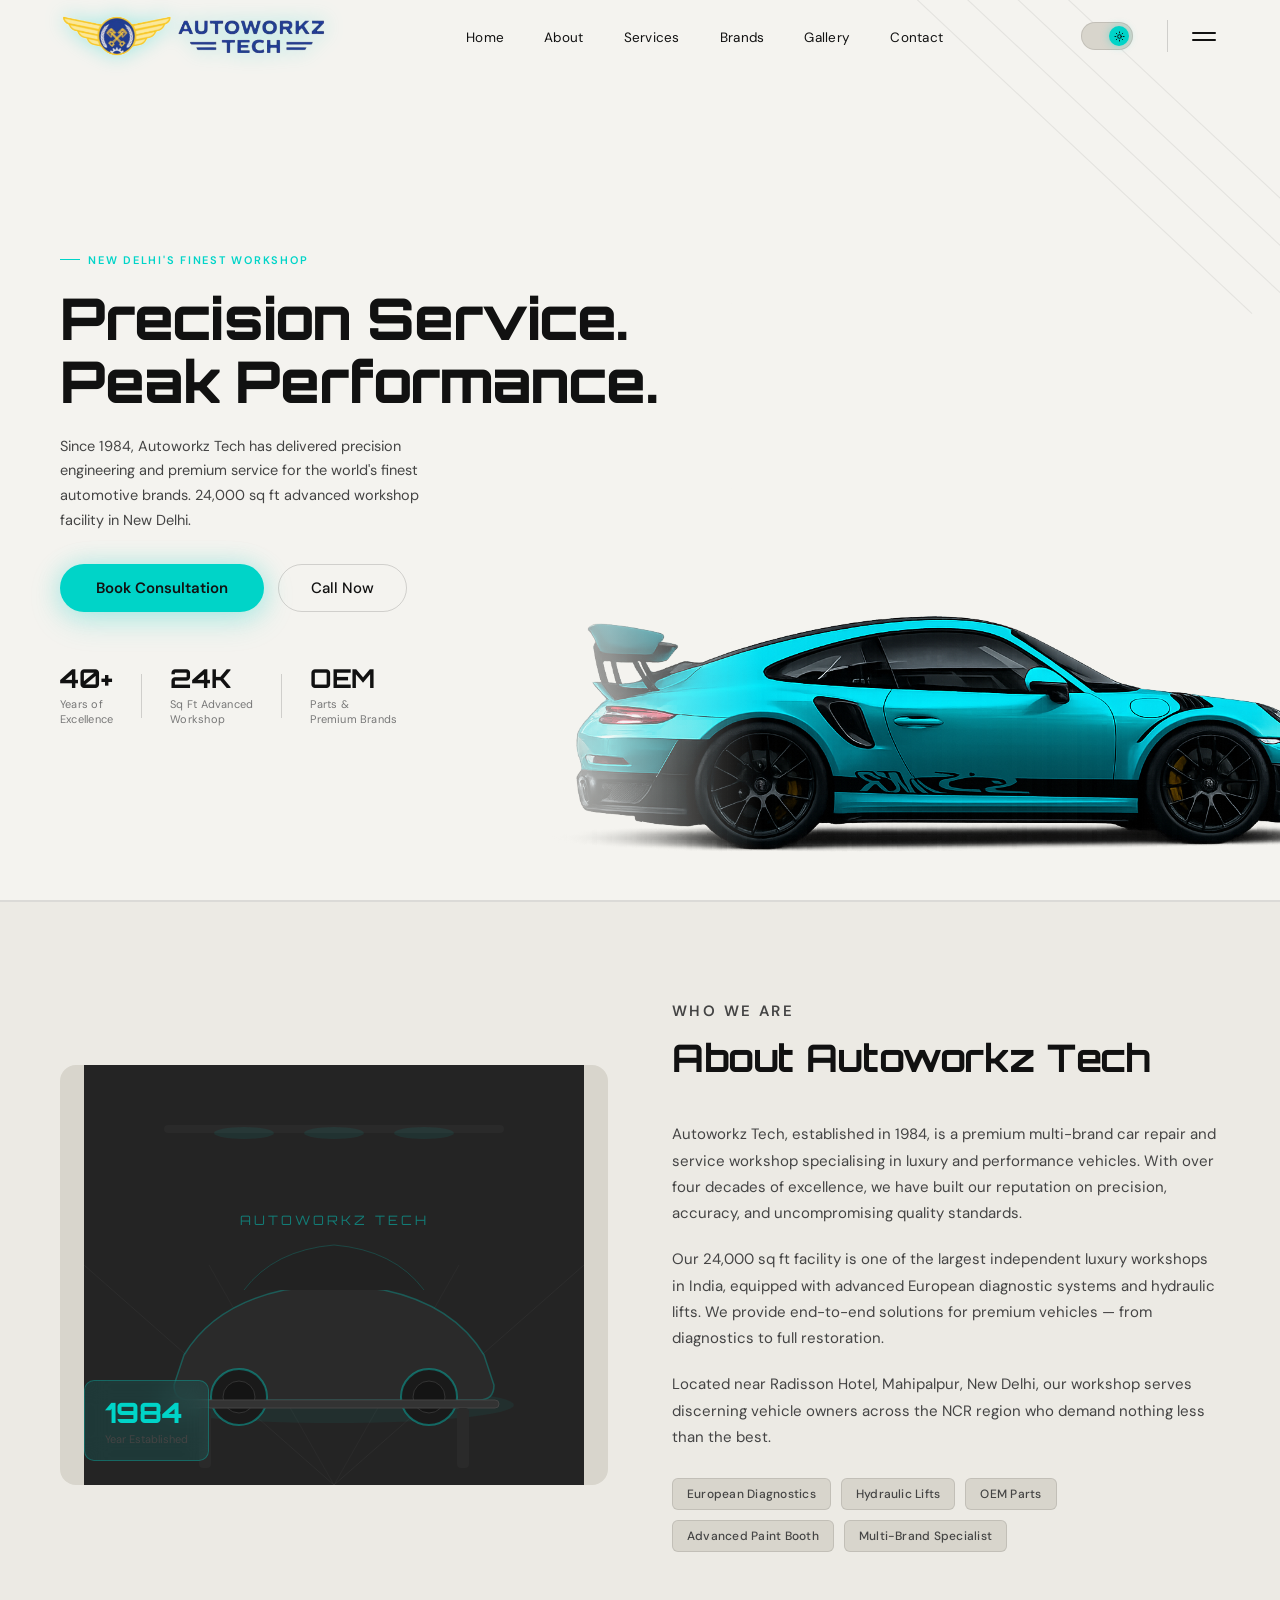
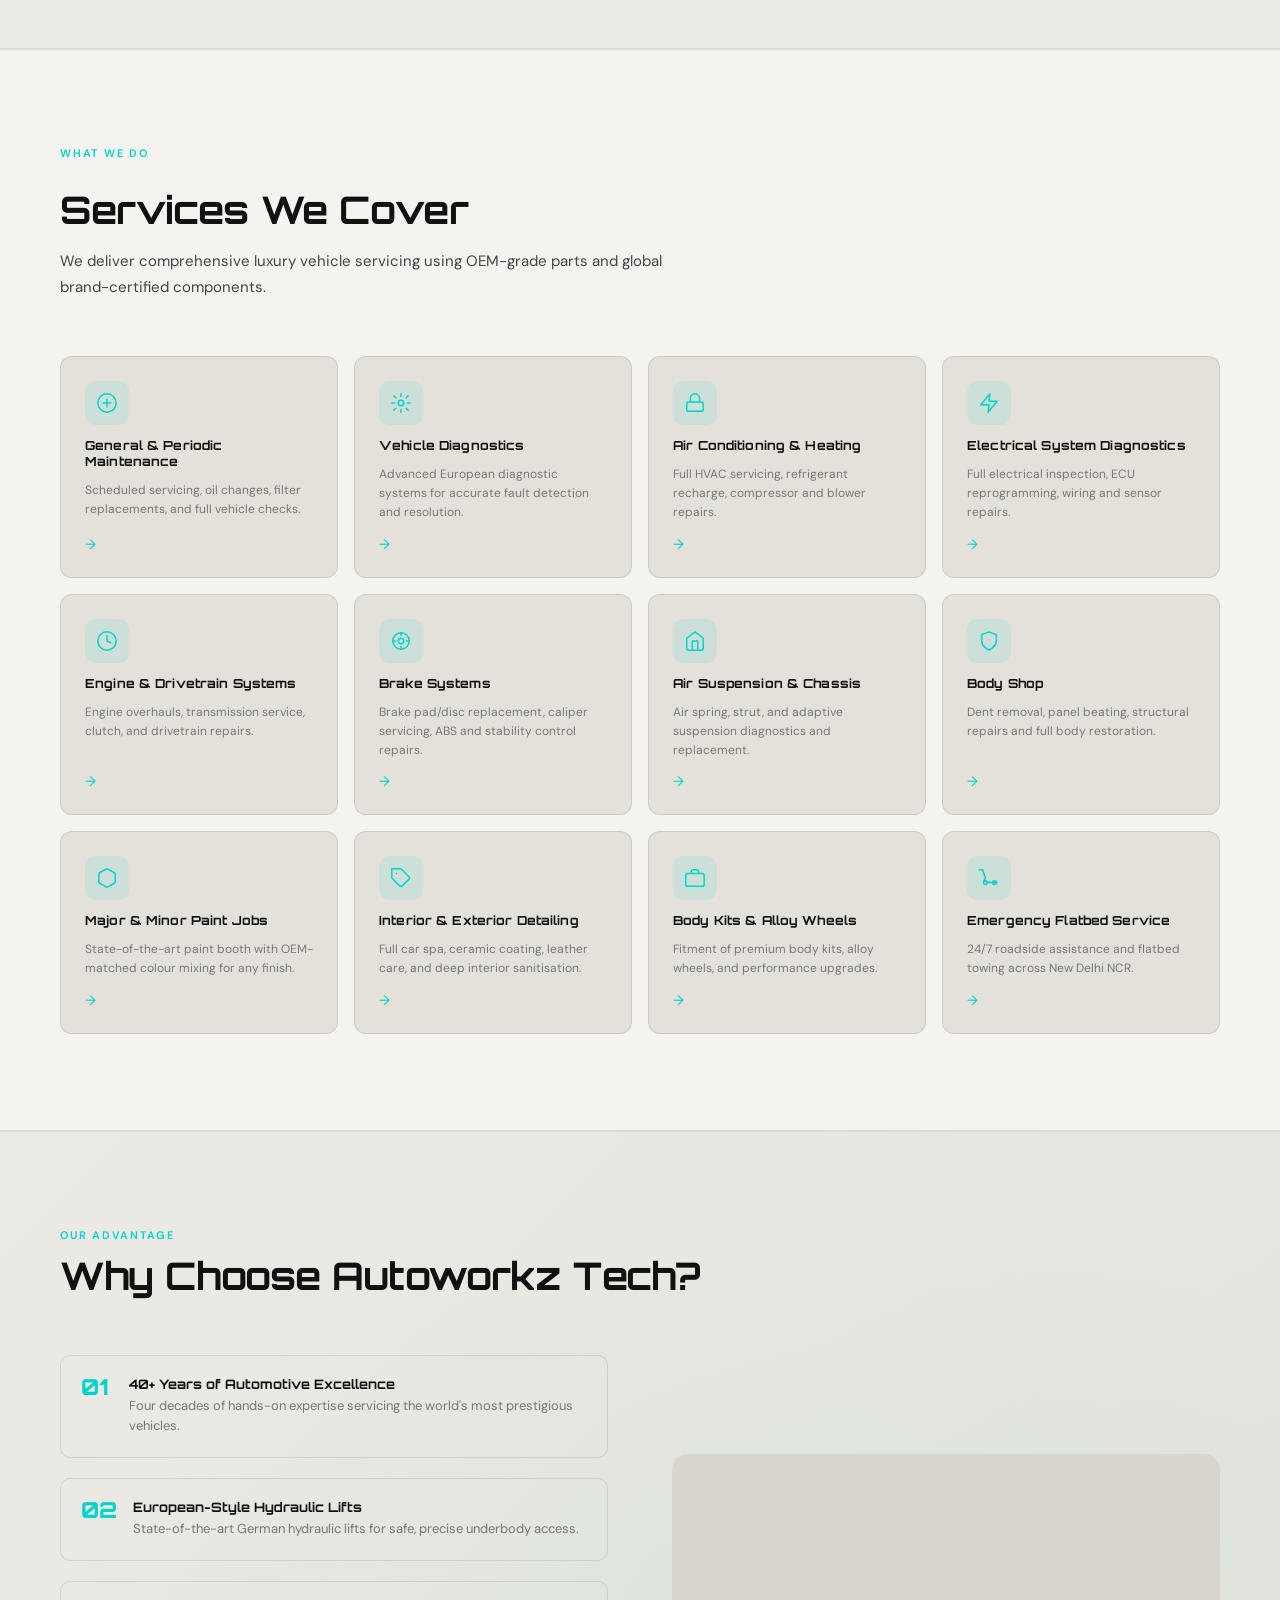
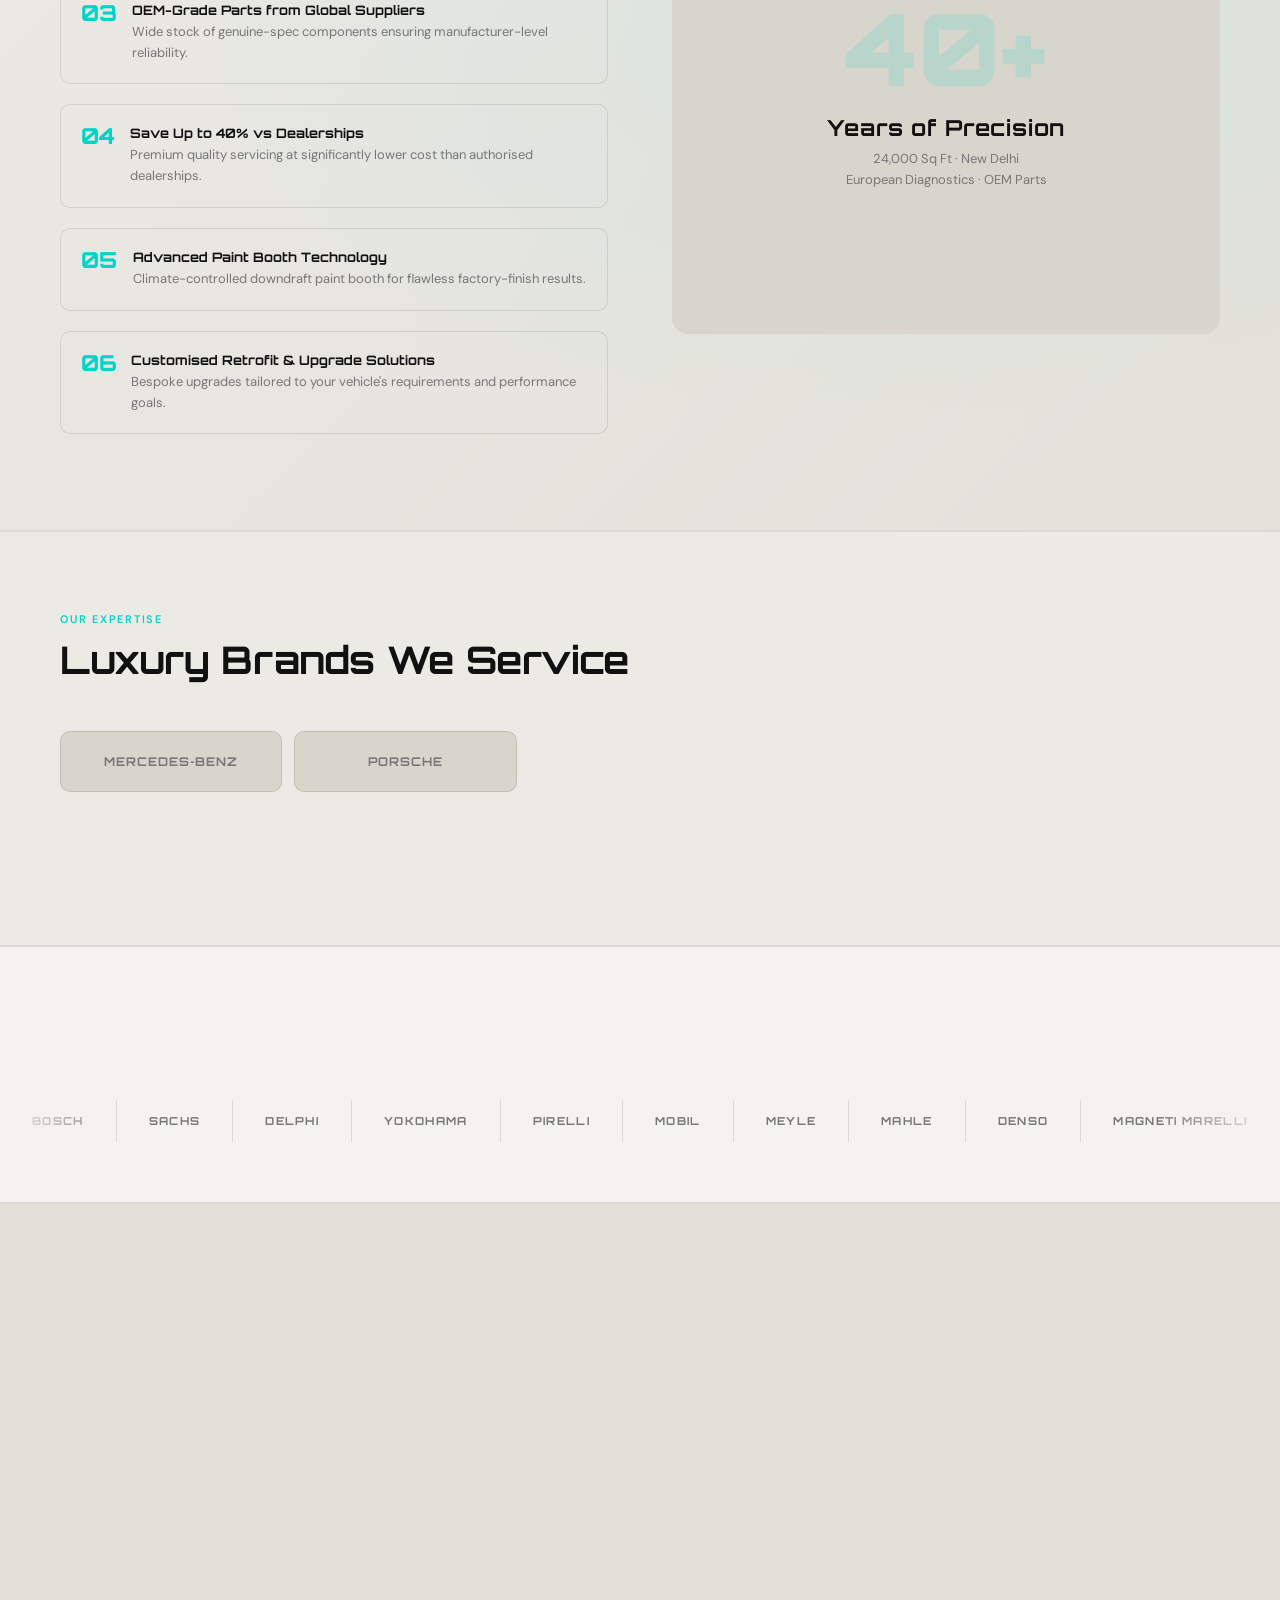
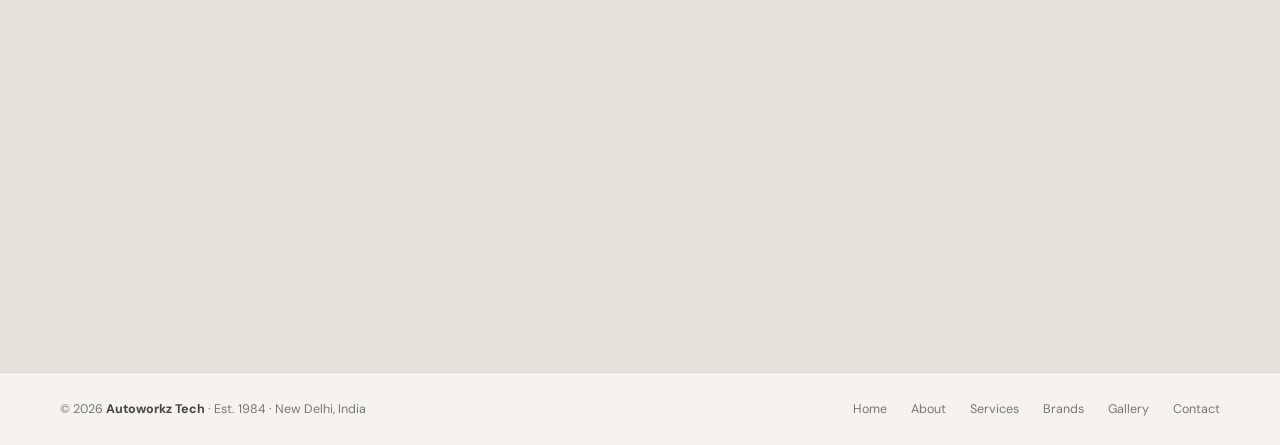
==== index.html @ c35561e0 "first commit" ====
﻿<!DOCTYPE html>
<html lang="en">

<head>
    <meta charset="UTF-8" />
    <meta name="viewport" content="width=device-width,initial-scale=1.0" />
    <title>Autoworkz Tech — Premium Luxury Car Service, New Delhi</title>
    <meta name="description"
        content="Autoworkz Tech — 40+ years of precision luxury car servicing in New Delhi. 24,000 sq ft workshop. Porsche, Mercedes, BMW, Bentley &amp; more." />
    <link rel="preconnect" href="https://fonts.googleapis.com" />
    <link rel="preconnect" href="https://fonts.gstatic.com" crossorigin />
    <link
        href="https://fonts.googleapis.com/css2?family=Orbitron:wght@400;600;700;800;900&family=DM+Sans:ital,wght@0,300;0,400;0,500;0,600;1,400&display=swap"
        rel="stylesheet" />
    <link rel="stylesheet" href="css/index.css" />
    <script>
        /* Prevent flash of wrong theme */
        (function () {
            var saved = localStorage.getItem('awt-theme');
            var sys = window.matchMedia('(prefers-color-scheme: dark)').matches ? 'dark' : 'light';
            document.documentElement.dataset.theme = saved || sys;
        })();
    </script>
</head>

<body>

    <!-- ══════════ NAVBAR ══════════ -->
    <nav class="navbar" id="navbar">
        <div class="container">
            <a href="#" class="logo">
                <img src="awt-h-logo.png" alt="Autoworkz Tech Logo"
                    style="height:44px;width:auto;display:block;filter:drop-shadow(0 0 10px rgba(0,212,200,.35));" />
            </a>
            <ul class="nav-links">
                <li><a href="#home">Home</a></li>
                <li><a href="#about">About</a></li>
                <li><a href="#services">Services</a></li>
                <li><a href="#brands">Brands</a></li>
                <li><a href="gallery.html">Gallery</a></li>
                <li><a href="#contact">Contact</a></li>
            </ul>
            <div class="nav-right">
                <button class="theme-toggle" id="themeToggle" aria-label="Toggle colour theme">
                    <span class="tt-track">
                        <span class="tt-thumb">
                            <svg class="tt-icon tt-sun" viewBox="0 0 24 24">
                                <circle cx="12" cy="12" r="4" />
                                <line x1="12" y1="2" x2="12" y2="4" />
                                <line x1="12" y1="20" x2="12" y2="22" />
                                <line x1="4.93" y1="4.93" x2="6.34" y2="6.34" />
                                <line x1="17.66" y1="17.66" x2="19.07" y2="19.07" />
                                <line x1="2" y1="12" x2="4" y2="12" />
                                <line x1="20" y1="12" x2="22" y2="12" />
                                <line x1="4.93" y1="19.07" x2="6.34" y2="17.66" />
                                <line x1="17.66" y1="6.34" x2="19.07" y2="4.93" />
                            </svg>
                            <svg class="tt-icon tt-moon" viewBox="0 0 24 24">
                                <path d="M21 12.79A9 9 0 1 1 11.21 3 7 7 0 0 0 21 12.79z" stroke-linejoin="round" />
                            </svg>
                        </span>
                    </span>
                </button>
                <div class="nav-div"></div>
                <button class="hamburger" id="hbg" aria-label="Menu"><span></span><span></span></button>
            </div>
        </div>
    </nav>

    <!-- ══════════ MOBILE NAV ══════════ -->
    <div class="nav-mobile" id="navMobile">
        <div class="nav-mobile-inner">
            <a href="#home" class="nav-m-link">Home</a>
            <a href="#about" class="nav-m-link">About</a>
            <a href="#services" class="nav-m-link">Services</a>
            <a href="#brands" class="nav-m-link">Brands</a>
            <a href="gallery.html" class="nav-m-link">Gallery</a>
            <a href="#contact" class="nav-m-link">Contact</a>
        </div>
    </div>

    <!-- ══════════ HERO ══════════ -->
    <section class="hero" id="home">
        <div class="hero-lines">
            <svg viewBox="0 0 800 600" preserveAspectRatio="xMaxYMin meet" fill="none">
                <line x1="500" y1="-20" x2="820" y2="280" stroke="rgba(255,255,255,0.11)" stroke-width="1" />
                <line x1="545" y1="-20" x2="865" y2="280" stroke="rgba(255,255,255,0.07)" stroke-width="1" />
                <line x1="590" y1="-20" x2="910" y2="280" stroke="rgba(255,255,255,0.05)" stroke-width="1" />
                <line x1="455" y1="-20" x2="775" y2="280" stroke="rgba(255,255,255,0.06)" stroke-width="1" />
            </svg>
        </div>
        <div class="hero-img-wrap" id="heroImg">
            <div class="hero-fade"></div>
            <img src="porsche-img.png" alt="Luxury performance vehicle at Autoworkz Tech workshop" />
        </div>
        <div class="hero-inner">
            <div class="hero-content">
                <p class="hero-eyebrow" id="hEye">New Delhi's Finest Workshop</p>
                <h1 class="hero-headline" id="hHead">Precision Service.<br />Peak Performance.</h1>
                <p class="hero-sub" id="hSub">Since 1984, Autoworkz Tech has delivered precision engineering and
                    premium
                    service for the world's finest automotive brands. 24,000 sq ft advanced workshop facility in New
                    Delhi.</p>
                <div class="hero-btns" id="hBtns">
                    <a href="#contact" class="btn-primary">Book Consultation</a>
                    <a href="tel:+919810040005" class="btn-ghost">Call Now</a>
                </div>
                <div class="hero-stats" id="hStats">
                    <div class="stat-item">
                        <div class="stat-num">40+</div>
                        <div class="stat-lbl">Years of<br />Excellence</div>
                    </div>
                    <div class="stat-div"></div>
                    <div class="stat-item">
                        <div class="stat-num">24K</div>
                        <div class="stat-lbl">Sq Ft Advanced<br />Workshop</div>
                    </div>
                    <div class="stat-div"></div>
                    <div class="stat-item">
                        <div class="stat-num">OEM</div>
                        <div class="stat-lbl">Parts &amp;<br />Premium Brands</div>
                    </div>
                </div>
            </div>
        </div>
    </section>

    <hr class="section-sep" />

    <!-- ══════════ ABOUT ══════════ -->
    <section class="about" id="about">
        <div class="container">
            <div class="about-grid">
                <div class="about-img-block reveal">
                    <!-- Workshop visual placeholder -->
                    <svg width="100%" height="100%" viewBox="0 0 500 420" fill="none"
                        style="position:absolute;inset:0;">
                        <rect width="500" height="420" fill="#242424" />
                        <!-- Floor lines perspective -->
                        <line x1="250" y1="420" x2="0" y2="200" stroke="rgba(255,255,255,0.04)" stroke-width="1" />
                        <line x1="250" y1="420" x2="500" y2="200" stroke="rgba(255,255,255,0.04)" stroke-width="1" />
                        <line x1="250" y1="420" x2="125" y2="200" stroke="rgba(255,255,255,0.03)" stroke-width="1" />
                        <line x1="250" y1="420" x2="375" y2="200" stroke="rgba(255,255,255,0.03)" stroke-width="1" />
                        <!-- Car silhouette -->
                        <ellipse cx="250" cy="340" rx="180" ry="18" fill="rgba(0,212,200,0.06)" />
                        <path
                            d="M100 290 Q130 240 200 225 Q250 218 300 225 Q370 240 400 290 L410 320 Q410 335 395 335 L105 335 Q90 335 90 320 Z"
                            fill="#2a2a2a" stroke="rgba(0,212,200,0.3)" stroke-width="1.5" />
                        <path d="M160 225 Q190 185 250 180 Q310 185 340 225" fill="#222" stroke="rgba(0,212,200,0.2)"
                            stroke-width="1" />
                        <!-- Wheel circles -->
                        <circle cx="155" cy="332" r="28" fill="#1a1a1a" stroke="rgba(0,212,200,0.4)" stroke-width="2" />
                        <circle cx="155" cy="332" r="16" fill="#141414" stroke="#333" stroke-width="1" />
                        <circle cx="345" cy="332" r="28" fill="#1a1a1a" stroke="rgba(0,212,200,0.4)" stroke-width="2" />
                        <circle cx="345" cy="332" r="16" fill="#141414" stroke="#333" stroke-width="1" />
                        <!-- Lift arms -->
                        <rect x="85" y="335" width="330" height="8" rx="4" fill="#333" stroke="#444" stroke-width="1" />
                        <rect x="115" y="343" width="12" height="60" rx="4" fill="#2a2a2a" />
                        <rect x="373" y="343" width="12" height="60" rx="4" fill="#2a2a2a" />
                        <!-- Workshop lights -->
                        <rect x="80" y="60" width="340" height="8" rx="4" fill="#2a2a2a" />
                        <ellipse cx="160" cy="68" rx="30" ry="6" fill="rgba(0,212,200,0.08)" />
                        <ellipse cx="250" cy="68" rx="30" ry="6" fill="rgba(0,212,200,0.08)" />
                        <ellipse cx="340" cy="68" rx="30" ry="6" fill="rgba(0,212,200,0.08)" />
                        <text x="250" y="160" text-anchor="middle" font-family="'Orbitron',sans-serif" font-size="13"
                            fill="rgba(0,212,200,0.5)" letter-spacing="3">AUTOWORKZ TECH</text>
                    </svg>
                    <div class="about-badge">
                        <div class="about-badge-num">1984</div>
                        <div class="about-badge-lbl">Year Established</div>
                    </div>
                </div>
                <div class="about-text reveal">
                    <div>
                        <p class="section-eyebrow">Who We Are</p>
                        <h2 class="section-title" style="margin-bottom:20px;">About Autoworkz Tech</h2>
                    </div>
                    <p>Autoworkz Tech, established in 1984, is a premium multi-brand car repair and service
                        workshop
                        specialising in luxury and performance vehicles. With over four decades of excellence,
                        we have
                        built our reputation on precision, accuracy, and uncompromising quality standards.</p>
                    <p>Our 24,000 sq ft facility is one of the largest independent luxury workshops in India,
                        equipped
                        with advanced European diagnostic systems and hydraulic lifts. We provide end-to-end
                        solutions
                        for premium vehicles — from diagnostics to full restoration.</p>
                    <p>Located near Radisson Hotel, Mahipalpur, New Delhi, our workshop serves discerning
                        vehicle owners
                        across the NCR region who demand nothing less than the best.</p>
                    <div class="about-pills">
                        <span class="pill">European Diagnostics</span>
                        <span class="pill">Hydraulic Lifts</span>
                        <span class="pill">OEM Parts</span>
                        <span class="pill">Advanced Paint Booth</span>
                        <span class="pill">Multi-Brand Specialist</span>
                    </div>
                </div>
            </div>
        </div>
    </section>

    <hr class="section-sep" />

    <!-- ══════════ SERVICES ══════════ -->
    <section class="services" id="services">
        <div class="container">
            <div class="services-intro reveal">
                <p class="section-eyebrow">What We Do</p>
                <h2 class="section-title">Services We Cover</h2>
                <p class="section-sub">We deliver comprehensive luxury vehicle servicing using OEM-grade parts
                    and
                    global brand-certified components.</p>
            </div>
            <div class="services-grid" id="svcGrid">

                <div class="svc-card">
                    <div class="svc-icon"><svg viewBox="0 0 24 24">
                            <path d="M12 2C6.48 2 2 6.48 2 12s4.48 10 10 10 10-4.48 10-10S17.52 2 12 2z" />
                            <path d="M8 12h8M12 8v8" />
                        </svg></div>
                    <div class="svc-title">General &amp; Periodic Maintenance</div>
                    <div class="svc-desc">Scheduled servicing, oil changes, filter replacements, and full
                        vehicle
                        checks.</div>
                    <div class="svc-arrow">→</div>
                </div>

                <div class="svc-card">
                    <div class="svc-icon"><svg viewBox="0 0 24 24">
                            <circle cx="12" cy="12" r="3" />
                            <path
                                d="M12 2v3M12 19v3M2 12h3M19 12h3M4.22 4.22l2.12 2.12M17.66 17.66l2.12 2.12M4.22 19.78l2.12-2.12M17.66 6.34l2.12-2.12" />
                        </svg></div>
                    <div class="svc-title">Vehicle Diagnostics</div>
                    <div class="svc-desc">Advanced European diagnostic systems for accurate fault detection and
                        resolution.</div>
                    <div class="svc-arrow">→</div>
                </div>

                <div class="svc-card">
                    <div class="svc-icon"><svg viewBox="0 0 24 24">
                            <rect x="3" y="11" width="18" height="10" rx="2" />
                            <path d="M7 11V7a5 5 0 0 1 10 0v4" />
                        </svg></div>
                    <div class="svc-title">Air Conditioning &amp; Heating</div>
                    <div class="svc-desc">Full HVAC servicing, refrigerant recharge, compressor and blower
                        repairs.
                    </div>
                    <div class="svc-arrow">→</div>
                </div>

                <div class="svc-card">
                    <div class="svc-icon"><svg viewBox="0 0 24 24">
                            <path d="M13 2L3 14h9l-1 8 10-12h-9z" />
                        </svg></div>
                    <div class="svc-title">Electrical System Diagnostics</div>
                    <div class="svc-desc">Full electrical inspection, ECU reprogramming, wiring and sensor
                        repairs.
                    </div>
                    <div class="svc-arrow">→</div>
                </div>

                <div class="svc-card">
                    <div class="svc-icon"><svg viewBox="0 0 24 24">
                            <path d="M12 2a10 10 0 1 0 0 20A10 10 0 0 0 12 2z" />
                            <path d="M12 6v6l4 2" />
                        </svg></div>
                    <div class="svc-title">Engine &amp; Drivetrain Systems</div>
                    <div class="svc-desc">Engine overhauls, transmission service, clutch, and drivetrain
                        repairs.</div>
                    <div class="svc-arrow">→</div>
                </div>

                <div class="svc-card">
                    <div class="svc-icon"><svg viewBox="0 0 24 24">
                            <circle cx="12" cy="12" r="9" />
                            <path d="M12 3v3M12 18v3M3 12h3M18 12h3" />
                            <circle cx="12" cy="12" r="3" />
                        </svg></div>
                    <div class="svc-title">Brake Systems</div>
                    <div class="svc-desc">Brake pad/disc replacement, caliper servicing, ABS and stability
                        control
                        repairs.</div>
                    <div class="svc-arrow">→</div>
                </div>

                <div class="svc-card">
                    <div class="svc-icon"><svg viewBox="0 0 24 24">
                            <path d="M3 9l9-7 9 7v11a2 2 0 0 1-2 2H5a2 2 0 0 1-2-2z" />
                            <polyline points="9,22 9,12 15,12 15,22" />
                        </svg></div>
                    <div class="svc-title">Air Suspension &amp; Chassis</div>
                    <div class="svc-desc">Air spring, strut, and adaptive suspension diagnostics and
                        replacement.</div>
                    <div class="svc-arrow">→</div>
                </div>

                <div class="svc-card">
                    <div class="svc-icon"><svg viewBox="0 0 24 24">
                            <path d="M12 22s8-4 8-10V5l-8-3-8 3v7c0 6 8 10 8 10z" />
                        </svg></div>
                    <div class="svc-title">Body Shop</div>
                    <div class="svc-desc">Dent removal, panel beating, structural repairs and full body
                        restoration.
                    </div>
                    <div class="svc-arrow">→</div>
                </div>

                <div class="svc-card">
                    <div class="svc-icon"><svg viewBox="0 0 24 24">
                            <path
                                d="M21 16V8a2 2 0 0 0-1-1.73l-7-4a2 2 0 0 0-2 0l-7 4A2 2 0 0 0 3 8v8a2 2 0 0 0 1 1.73l7 4a2 2 0 0 0 2 0l7-4A2 2 0 0 0 21 16z" />
                        </svg></div>
                    <div class="svc-title">Major &amp; Minor Paint Jobs</div>
                    <div class="svc-desc">State-of-the-art paint booth with OEM-matched colour mixing for any
                        finish.
                    </div>
                    <div class="svc-arrow">→</div>
                </div>

                <div class="svc-card">
                    <div class="svc-icon"><svg viewBox="0 0 24 24">
                            <path d="M20.59 13.41l-7.17 7.17a2 2 0 0 1-2.83 0L2 12V2h10l8.59 8.59a2 2 0 0 1 0 2.82z" />
                            <line x1="7" y1="7" x2="7.01" y2="7" />
                        </svg></div>
                    <div class="svc-title">Interior &amp; Exterior Detailing</div>
                    <div class="svc-desc">Full car spa, ceramic coating, leather care, and deep interior
                        sanitisation.
                    </div>
                    <div class="svc-arrow">→</div>
                </div>

                <div class="svc-card">
                    <div class="svc-icon"><svg viewBox="0 0 24 24">
                            <rect x="2" y="7" width="20" height="14" rx="2" />
                            <path d="M16 7V5a2 2 0 0 0-2-2h-4a2 2 0 0 0-2 2v2" />
                        </svg></div>
                    <div class="svc-title">Body Kits &amp; Alloy Wheels</div>
                    <div class="svc-desc">Fitment of premium body kits, alloy wheels, and performance upgrades.
                    </div>
                    <div class="svc-arrow">→</div>
                </div>

                <div class="svc-card">
                    <div class="svc-icon"><svg viewBox="0 0 24 24">
                            <path d="M1 3h4l3 9-1.5 2.5A11 11 0 0 0 12 17h9" />
                            <path d="M16 17a2 2 0 1 0 4 0 2 2 0 0 0-4 0M6 17a2 2 0 1 0 4 0 2 2 0 0 0-4 0" />
                        </svg></div>
                    <div class="svc-title">Emergency Flatbed Service</div>
                    <div class="svc-desc">24/7 roadside assistance and flatbed towing across New Delhi NCR.
                    </div>
                    <div class="svc-arrow">→</div>
                </div>

            </div>
        </div>
    </section>

    <hr class="section-sep" />

    <!-- ══════════ WHY US ══════════ -->
    <section class="why" id="why">
        <div class="why-bg"></div>
        <div class="container why-inner">
            <div class="reveal">
                <p class="section-eyebrow">Our Advantage</p>
                <h2 class="section-title">Why Choose Autoworkz Tech?</h2>
            </div>
            <div class="why-grid">
                <div class="why-list">
                    <div class="why-item reveal">
                        <div class="why-num">01</div>
                        <div class="why-item-text">
                            <h4>40+ Years of Automotive Excellence</h4>
                            <p>Four decades of hands-on expertise servicing the world's most prestigious
                                vehicles.</p>
                        </div>
                    </div>
                    <div class="why-item reveal">
                        <div class="why-num">02</div>
                        <div class="why-item-text">
                            <h4>European-Style Hydraulic Lifts</h4>
                            <p>State-of-the-art German hydraulic lifts for safe, precise underbody access.</p>
                        </div>
                    </div>
                    <div class="why-item reveal">
                        <div class="why-num">03</div>
                        <div class="why-item-text">
                            <h4>OEM-Grade Parts from Global Suppliers</h4>
                            <p>Wide stock of genuine-spec components ensuring manufacturer-level reliability.
                            </p>
                        </div>
                    </div>
                    <div class="why-item reveal">
                        <div class="why-num">04</div>
                        <div class="why-item-text">
                            <h4>Save Up to 40% vs Dealerships</h4>
                            <p>Premium quality servicing at significantly lower cost than authorised
                                dealerships.</p>
                        </div>
                    </div>
                    <div class="why-item reveal">
                        <div class="why-num">05</div>
                        <div class="why-item-text">
                            <h4>Advanced Paint Booth Technology</h4>
                            <p>Climate-controlled downdraft paint booth for flawless factory-finish results.</p>
                        </div>
                    </div>
                    <div class="why-item reveal">
                        <div class="why-num">06</div>
                        <div class="why-item-text">
                            <h4>Customised Retrofit &amp; Upgrade Solutions</h4>
                            <p>Bespoke upgrades tailored to your vehicle's requirements and performance goals.
                            </p>
                        </div>
                    </div>
                </div>
                <div class="why-visual reveal">
                    <div class="why-visual-inner">
                        <div class="big-num">40+</div>
                        <div class="big-lbl">Years of Precision</div>
                        <div class="big-sub">24,000 Sq Ft · New Delhi<br />European Diagnostics · OEM Parts
                        </div>
                    </div>
                </div>
            </div>
        </div>
    </section>

    <hr class="section-sep" />

    <!-- ══════════ BRANDS WE SERVICE ══════════ -->
    <section class="brands" id="brands">
        <div class="container">
            <div class="reveal" style="margin-bottom:0;">
                <p class="section-eyebrow">Our Expertise</p>
                <h2 class="section-title">Luxury Brands We Service</h2>
            </div>
            <div class="brands-grid">
                <div class="brand-tile reveal">Mercedes&#8209;Benz</div>
                <div class="brand-tile reveal">Porsche</div>
                <div class="brand-tile reveal">BMW</div>
                <div class="brand-tile reveal">Audi</div>
                <div class="brand-tile reveal">Jaguar</div>
                <div class="brand-tile reveal">Land Rover</div>
                <div class="brand-tile reveal">Range Rover</div>
                <div class="brand-tile reveal">Bentley</div>
                <div class="brand-tile reveal">Rolls&#8209;Royce</div>
                <div class="brand-tile reveal">Ferrari</div>
            </div>
        </div>
    </section>

    <hr class="section-sep" />

    <!-- ══════════ OEM PARTNERS ══════════ -->
    <section class="partners">
        <div class="partners-label reveal">
            <p class="section-eyebrow" style="text-align:center;">Trusted Suppliers</p>
            <h2 class="section-title" style="text-align:center;font-size:clamp(20px,2.5vw,30px);">OEM &amp;
                Partner
                Brands</h2>
        </div>
        <div class="partners-track-wrap">
            <div class="partners-track" id="pTrack">
                <!-- duplicated for seamless loop -->
                <div class="partner-chip">Bosch</div>
                <div class="partner-chip">Sachs</div>
                <div class="partner-chip">Delphi</div>
                <div class="partner-chip">Yokohama</div>
                <div class="partner-chip">Pirelli</div>
                <div class="partner-chip">Mobil</div>
                <div class="partner-chip">Meyle</div>
                <div class="partner-chip">Mahle</div>
                <div class="partner-chip">Denso</div>
                <div class="partner-chip">Magneti Marelli</div>
                <div class="partner-chip">Brembo</div>
                <div class="partner-chip">TRW</div>
                <div class="partner-chip">Liqui Moly</div>
                <div class="partner-chip">Wurth</div>
                <div class="partner-chip">Hengst</div>
                <div class="partner-chip">Snap-On</div>
                <div class="partner-chip">Bosch</div>
                <div class="partner-chip">Sachs</div>
                <div class="partner-chip">Delphi</div>
                <div class="partner-chip">Yokohama</div>
                <div class="partner-chip">Pirelli</div>
                <div class="partner-chip">Mobil</div>
                <div class="partner-chip">Meyle</div>
                <div class="partner-chip">Mahle</div>
                <div class="partner-chip">Denso</div>
                <div class="partner-chip">Magneti Marelli</div>
                <div class="partner-chip">Brembo</div>
                <div class="partner-chip">TRW</div>
                <div class="partner-chip">Liqui Moly</div>
                <div class="partner-chip">Wurth</div>
                <div class="partner-chip">Hengst</div>
                <div class="partner-chip">Snap-On</div>
            </div>
        </div>
    </section>

    <hr class="section-sep" />

    <!-- ══════════ CONTACT ══════════ -->
    <section class="contact" id="contact">
        <div class="container">
            <div class="reveal">
                <p class="section-eyebrow">Get In Touch</p>
                <h2 class="section-title">Book Your Service</h2>
            </div>
            <div class="contact-grid">
                <form class="contact-form reveal" onsubmit="handleForm(event)">
                    <div class="form-row">
                        <div class="form-field">
                            <label for="fc-name">Full Name</label>
                            <input type="text" id="fc-name" placeholder="Your name" required />
                        </div>
                        <div class="form-field">
                            <label for="fc-email">Email Address</label>
                            <input type="email" id="fc-email" placeholder="you@example.com" required />
                        </div>
                    </div>
                    <div class="form-field">
                        <label for="fc-phone">Phone Number</label>
                        <input type="tel" id="fc-phone" placeholder="+91 XXXXX XXXXX" />
                    </div>
                    <div class="form-field">
                        <label for="fc-vehicle">Vehicle (Make &amp; Model)</label>
                        <input type="text" id="fc-vehicle" placeholder="e.g. Porsche 911, Mercedes GLE" />
                    </div>
                    <div class="form-field">
                        <label for="fc-msg">Message / Service Required</label>
                        <textarea id="fc-msg" placeholder="Describe what you need..."></textarea>
                    </div>
                    <button type="submit" class="btn-primary" style="align-self:flex-start;">Send Enquiry
                        →</button>
                </form>
                <div class="contact-info reveal">
                    <div class="contact-info-block">
                        <h3>Autoworkz Tech</h3>
                        <div class="ci-tag">Premium Multi-Brand Workshop · Est. 1984</div>
                        <div class="ci-row">
                            <div class="ci-icon"><svg viewBox="0 0 24 24">
                                    <path d="M21 10c0 7-9 13-9 13S3 17 3 10a9 9 0 0 1 18 0z" />
                                    <circle cx="12" cy="10" r="3" />
                                </svg></div>
                            <div class="ci-detail"><strong>Address</strong>Plot No. 619, Block A, Rangpuri
                                (Mahipalpur),<br />Near Radisson Hotel, New Delhi – 110037, India</div>
                        </div>
                        <div class="ci-row">
                            <div class="ci-icon"><svg viewBox="0 0 24 24">
                                    <path
                                        d="M22 16.92v3a2 2 0 0 1-2.18 2 19.79 19.79 0 0 1-8.63-3.07A19.5 19.5 0 0 1 4.69 12 19.79 19.79 0 0 1 1.61 3.38 2 2 0 0 1 3.58 1h3a2 2 0 0 1 2 1.72c.127.96.361 1.903.7 2.81a2 2 0 0 1-.45 2.11L7.91 8.56a16 16 0 0 0 6 6l1.27-1.27a2 2 0 0 1 2.11-.45c.907.339 1.85.573 2.81.7A2 2 0 0 1 22 16.92z" />
                                </svg></div>
                            <div class="ci-detail"><strong>Phone</strong><a href="tel:+919810040005">+91 98100
                                    40005</a><br /><a href="tel:+919990040005">+91 99900 40005</a></div>
                        </div>
                        <div class="ci-row">
                            <div class="ci-icon"><svg viewBox="0 0 24 24">
                                    <path
                                        d="M4 4h16c1.1 0 2 .9 2 2v12c0 1.1-.9 2-2 2H4c-1.1 0-2-.9-2-2V6c0-1.1.9-2 2-2z" />
                                    <polyline points="22,6 12,13 2,6" />
                                </svg></div>
                            <div class="ci-detail"><strong>Email</strong><a
                                    href="mailto:service@autoworkztech.com">service@autoworkztech.com</a></div>
                        </div>
                        <div class="ci-row">
                            <div class="ci-icon"><svg viewBox="0 0 24 24">
                                    <rect x="2" y="3" width="20" height="14" rx="2" />
                                    <path d="M8 21h8M12 17v4" />
                                </svg></div>
                            <div class="ci-detail"><strong>Workshop</strong>24,000 Sq Ft · European
                                Diagnostics<br />Hydraulic Lifts · Advanced Paint Booth</div>
                        </div>
                    </div>
                </div>
            </div>
        </div>
    </section>

    <!-- ══════════ FOOTER ══════════ -->
    <footer class="footer">
        <div class="container">
            <div class="footer-left">© 2026 <strong>Autoworkz Tech</strong> · Est. 1984 · New Delhi, India</div>
            <div class="footer-right">
                <a href="#home">Home</a>
                <a href="#about">About</a>
                <a href="#services">Services</a>
                <a href="#brands">Brands</a>
                <a href="gallery.html">Gallery</a>
                <a href="#contact">Contact</a>
            </div>
        </div>
    </footer>
    <script src="js/index.js"></script>
</body>

</html>
---- css/index.css ----
﻿:root {
    --bg: #1a1a1a;
    --bg2: #202020;
    --bg3: #252525;
    --bg4: #2e2e2e;
    --txt: #fff;
    --txt2: #ccc;
    --muted: #888;
    --on-light: #111;
    --accent: #00d4c8;
    --accent-glow: rgba(0, 212, 200, .4);
    --accent-dark: #00a89e;
    --border: rgba(255, 255, 255, .1);
    --div: rgba(255, 255, 255, .18);
    --r-card: 12px;
    --r-btn: 50px;
    --shadow-accent: 0 0 24px rgba(0, 212, 200, .35);
    --fast: 150ms ease;
    --mid: 250ms ease;
    --max: 1280px;
}

/* ══ LIGHT MODE OVERRIDES ══ */
[data-theme="light"] {
    --bg: #f4f3ef;
    --bg2: #eceae4;
    --bg3: #e3e1da;
    --bg4: #d8d5cc;
    --txt: #111111;
    --txt2: #444444;
    --muted: #777777;
    --border: rgba(0, 0, 0, .10);
    --div: rgba(0, 0, 0, .15);
    --shadow-accent: 0 0 24px rgba(0, 212, 200, .20);
}

[data-theme="light"] .navbar.scrolled {
    background: rgba(244, 243, 239, .95);
}

[data-theme="light"] .section-sep {
    border-color: rgba(0, 0, 0, .10);
}

/* Hero */
[data-theme="light"] .hero {
    background: #f4f3ef;
}

[data-theme="light"] .hero-fade {
    background: linear-gradient(to right, #f4f3ef 0%, rgba(244, 243, 239, .60) 55%, transparent 100%);
}

[data-theme="light"] .hero-lines svg line {
    stroke: rgba(0, 0, 0, .07);
}

/* Why Us */
[data-theme="light"] .why-bg {
    background: linear-gradient(135deg, #eceae4 0%, #e3e1da 100%);
}

/* ══ THEME TOGGLE PILL ══ */
.theme-toggle {
    background: none;
    border: none;
    cursor: pointer;
    padding: 0;
    display: flex;
    align-items: center;
    margin-right: 14px;
    flex-shrink: 0;
}

.tt-track {
    width: 52px;
    height: 28px;
    background: var(--bg4);
    border-radius: 50px;
    border: 1px solid var(--border);
    position: relative;
    transition: background var(--mid), border-color var(--mid);
}

.tt-thumb {
    position: absolute;
    top: 3px;
    left: 3px;
    width: 20px;
    height: 20px;
    border-radius: 50%;
    background: var(--accent);
    box-shadow: 0 0 8px var(--accent-glow);
    transition: transform var(--mid);
    display: flex;
    align-items: center;
    justify-content: center;
}

[data-theme="light"] .tt-thumb {
    transform: translateX(24px);
}

.tt-icon {
    width: 11px;
    height: 11px;
    stroke: #0a0a0a;
    fill: none;
    stroke-width: 2;
    stroke-linecap: round;
    position: absolute;
    transition: opacity var(--mid);
}

.tt-sun {
    opacity: 0;
}

.tt-moon {
    opacity: 1;
}

[data-theme="light"] .tt-sun {
    opacity: 1;
}

[data-theme="light"] .tt-moon {
    opacity: 0;
}

*,
*::before,
*::after {
    box-sizing: border-box;
    margin: 0;
    padding: 0;
}

html {
    scroll-behavior: smooth;
}

body {
    font-family: 'DM Sans', sans-serif;
    background: var(--bg);
    color: var(--txt);
    overflow-x: hidden;
}

img {
    display: block;
    max-width: 100%;
}

a {
    text-decoration: none;
    color: inherit;
}

ul {
    list-style: none;
}

/* ── Container ── */
.container {
    max-width: var(--max);
    margin: 0 auto;
    padding: 0 60px;
}

/* ══════════════ NAVBAR ══════════════ */
.navbar {
    position: fixed;
    top: 0;
    left: 0;
    right: 0;
    z-index: 100;
    height: 72px;
    display: flex;
    align-items: center;
    transition: background var(--mid), backdrop-filter var(--mid);
}

.navbar.scrolled {
    background: rgba(26, 26, 26, .93);
    backdrop-filter: blur(16px);
    border-bottom: 1px solid var(--border);
}

.navbar .container {
    display: flex;
    align-items: center;
    width: 100%;
}

.logo {
    display: flex;
    align-items: center;
    gap: 10px;
    flex-shrink: 0;
}

.logo-icon {
    width: 40px;
    height: 40px;
}

.logo-icon svg {
    width: 100%;
    height: 100%;
    filter: drop-shadow(0 0 10px rgba(0, 212, 200, .55));
}

.logo-text {
    display: flex;
    flex-direction: column;
    line-height: 1;
}

.logo-name {
    font-family: 'Orbitron', sans-serif;
    font-size: 16px;
    font-weight: 800;
    letter-spacing: .06em;
    color: var(--txt);
}

.logo-tag {
    font-size: 9px;
    font-weight: 500;
    letter-spacing: .18em;
    text-transform: uppercase;
    color: var(--accent);
}

.nav-links {
    display: flex;
    align-items: center;
    gap: 40px;
    margin: 0 auto;
}

.nav-links a {
    font-size: 13.5px;
    letter-spacing: .02em;
    color: var(--txt);
    transition: color var(--fast);
    position: relative;
}

.nav-links a::after {
    content: '';
    position: absolute;
    bottom: -4px;
    left: 0;
    width: 0;
    height: 1px;
    background: var(--accent);
    transition: width var(--fast);
}

.nav-links a:hover {
    color: var(--accent);
}

.nav-links a:hover::after {
    width: 100%;
}

.nav-right {
    display: flex;
    align-items: center;
    gap: 20px;
    flex-shrink: 0;
}

.nav-div {
    width: 1px;
    height: 32px;
    background: var(--div);
}

.hamburger {
    display: flex;
    flex-direction: column;
    gap: 5px;
    cursor: pointer;
    padding: 4px;
    background: none;
    border: none;
}

.hamburger span {
    display: block;
    width: 24px;
    height: 2px;
    background: var(--txt);
    border-radius: 2px;
    transition: var(--fast);
}

.hamburger:hover span {
    background: var(--accent);
}

/* ══════════════ BUTTONS ══════════════ */
.btn-primary {
    display: inline-block;
    background: var(--accent);
    color: #111;
    font-size: 15px;
    font-weight: 600;
    padding: 14px 36px;
    border-radius: var(--r-btn);
    border: none;
    cursor: pointer;
    box-shadow: var(--shadow-accent), 0 8px 32px rgba(0, 212, 200, .22);
    transition: box-shadow var(--fast), background var(--fast), transform var(--fast);
}

.btn-primary:hover {
    background: #10ece0;
    box-shadow: 0 0 40px rgba(0, 212, 200, .6), 0 8px 40px rgba(0, 212, 200, .3);
    transform: translateY(-2px);
}

.btn-ghost {
    display: inline-block;
    background: transparent;
    color: var(--txt);
    font-size: 15px;
    font-weight: 500;
    padding: 13px 32px;
    border-radius: var(--r-btn);
    border: 1px solid var(--div);
    cursor: pointer;
    transition: border-color var(--fast), color var(--fast), transform var(--fast);
}

.btn-ghost:hover {
    border-color: var(--accent);
    color: var(--accent);
    transform: translateY(-2px);
}

/* ══════════════ HERO ══════════════ */
.hero {
    position: relative;
    min-height: 100vh;
    background: #1a1a1a;
    overflow: hidden;
}

.hero-lines {
    position: absolute;
    top: 0;
    right: 0;
    width: 70%;
    height: 100%;
    pointer-events: none;
    z-index: 1;
}

.hero-lines svg {
    width: 100%;
    height: 100%;
}

.hero-img-wrap {
    position: absolute;
    top: 0;
    right: -8%;
    bottom: 0;
    width: 75%;
    z-index: 2;
    pointer-events: none;
    opacity: 0;
    transform: translateX(80px);
}

.hero-img-wrap.visible {
    opacity: 1;
    transform: translateX(0);
    transition: opacity .8s ease .2s, transform .9s cubic-bezier(.23, 1, .32, 1) .2s;
}

.hero-img-wrap img {
    width: 100%;
    height: 100%;
    object-fit: contain;
    object-position: right bottom;
}

.hero-fade {
    position: absolute;
    top: 0;
    left: 0;
    width: 340px;
    height: 100%;
    background: linear-gradient(to right, #1a1a1a 0%, rgba(26, 26, 26, .55) 55%, transparent 100%);
    z-index: 3;
}

.hero-inner {
    display: flex;
    align-items: center;
    min-height: 100vh;
    padding: 72px 0 0 60px;
    max-width: var(--max);
    margin: 0 auto;
    position: relative;
    z-index: 5;
}

.hero-content {
    width: 68%;
    flex-shrink: 0;
}

.hero-eyebrow {
    display: inline-flex;
    align-items: center;
    gap: 8px;
    font-size: 11px;
    font-weight: 600;
    letter-spacing: .16em;
    text-transform: uppercase;
    color: var(--accent);
    margin-bottom: 20px;
    opacity: 0;
    transform: translateY(16px);
}

.hero-eyebrow.visible {
    opacity: 1;
    transform: translateY(0);
    transition: opacity .6s ease .05s, transform .6s ease .05s;
}

.hero-eyebrow::before {
    content: '';
    width: 20px;
    height: 1px;
    background: var(--accent);
}

.hero-headline {
    font-family: 'Orbitron', sans-serif;
    font-size: clamp(36px, 4.5vw, 60px);
    font-weight: 800;
    line-height: 1.1;
    letter-spacing: -.02em;
    color: var(--txt);
    margin-bottom: 20px;
    opacity: 0;
    transform: translateY(28px);
}

.hero-headline.visible {
    opacity: 1;
    transform: translateY(0);
    transition: opacity .7s ease .1s, transform .7s cubic-bezier(.23, 1, .32, 1) .1s;
}

.hero-sub {
    font-size: 14.5px;
    line-height: 1.7;
    color: var(--txt2);
    max-width: 400px;
    margin-bottom: 32px;
    opacity: 0;
    transform: translateY(18px);
}

.hero-sub.visible {
    opacity: 1;
    transform: translateY(0);
    transition: opacity .6s ease .2s, transform .6s ease .2s;
}

.hero-btns {
    display: flex;
    gap: 14px;
    flex-wrap: wrap;
    margin-bottom: 52px;
    opacity: 0;
    transform: translateY(18px);
}

.hero-btns.visible {
    opacity: 1;
    transform: translateY(0);
    transition: opacity .6s ease .3s, transform .6s ease .3s;
}

.hero-stats {
    display: flex;
    align-items: center;
    flex-wrap: wrap;
    gap: 0;
    opacity: 0;
    transform: translateY(18px);
}

.hero-stats.visible {
    opacity: 1;
    transform: translateY(0);
    transition: opacity .6s ease .4s, transform .6s ease .4s;
}

.stat-item {
    padding-right: 28px;
}

.stat-item:not(:first-child) {
    padding-left: 28px;
    padding-right: 28px;
}

.stat-item:last-child {
    padding-right: 0;
}

.stat-num {
    font-family: 'Orbitron', sans-serif;
    font-size: clamp(18px, 2.2vw, 26px);
    font-weight: 700;
    color: var(--txt);
    line-height: 1.1;
}

.stat-lbl {
    font-size: 11px;
    letter-spacing: .02em;
    color: var(--muted);
    margin-top: 4px;
    line-height: 1.4;
}

.stat-div {
    width: 1px;
    height: 44px;
    background: var(--div);
    flex-shrink: 0;
}

/* ══════════════ SECTION COMMONS ══════════════ */
.section-sep {
    border: none;
    border-top: 2px solid var(--div);
}

.section-eyebrow {
    font-size: 11px;
    font-weight: 600;
    letter-spacing: .16em;
    text-transform: uppercase;
    color: var(--accent);
    margin-bottom: 10px;
}

.section-title {
    font-family: 'Orbitron', sans-serif;
    font-size: clamp(24px, 3vw, 38px);
    font-weight: 700;
    letter-spacing: -.01em;
    color: var(--txt);
}

.section-sub {
    font-size: 15px;
    line-height: 1.7;
    color: var(--txt2);
    max-width: 640px;
}

/* ══════════════ ABOUT ══════════════ */
.about {
    background: var(--bg2);
    padding: 96px 0;
}

.about-grid {
    display: grid;
    grid-template-columns: 1fr 1fr;
    gap: 64px;
    align-items: center;
}

.about-img-block {
    position: relative;
    border-radius: 16px;
    overflow: hidden;
    min-height: 420px;
    background: var(--bg4);
    display: flex;
    align-items: center;
    justify-content: center;
}

.about-img-block img {
    width: 100%;
    height: 100%;
    object-fit: cover;
    border-radius: 16px;
}

.about-badge {
    position: absolute;
    bottom: 24px;
    left: 24px;
    background: rgba(0, 212, 200, .12);
    border: 1px solid rgba(0, 212, 200, .3);
    backdrop-filter: blur(12px);
    border-radius: 10px;
    padding: 14px 20px;
}

.about-badge-num {
    font-family: 'Orbitron', sans-serif;
    font-size: 28px;
    font-weight: 800;
    color: var(--accent);
}

.about-badge-lbl {
    font-size: 11px;
    color: var(--txt2);
    margin-top: 2px;
}

.about-text {
    display: flex;
    flex-direction: column;
    gap: 20px;
}

.about-text p {
    font-size: 15px;
    line-height: 1.75;
    color: var(--txt2);
}

.about-pills {
    display: flex;
    flex-wrap: wrap;
    gap: 10px;
    margin-top: 8px;
}

.pill {
    background: var(--bg4);
    border: 1px solid var(--border);
    border-radius: 6px;
    padding: 7px 14px;
    font-size: 12px;
    font-weight: 500;
    color: var(--txt2);
    letter-spacing: .02em;
}

/* ══════════════ SERVICES ══════════════ */
.services {
    background: var(--bg);
    padding: 96px 0;
}

.services-intro {
    display: flex;
    flex-direction: column;
    gap: 16px;
    margin-bottom: 56px;
}

.services-grid {
    display: grid;
    grid-template-columns: repeat(4, 1fr);
    gap: 16px;
}

.svc-card {
    background: var(--bg3);
    border: 1px solid var(--border);
    border-radius: var(--r-card);
    padding: 24px;
    display: flex;
    flex-direction: column;
    gap: 12px;
    cursor: pointer;
    transition: transform var(--mid), border-color var(--mid), box-shadow var(--mid);
    opacity: 0;
    transform: translateY(24px);
}

.svc-card.visible {
    opacity: 1;
    transform: translateY(0);
}

.svc-card:hover {
    transform: translateY(-6px);
    border-color: rgba(0, 212, 200, .35);
    box-shadow: 0 12px 40px rgba(0, 0, 0, .4);
}

.svc-icon {
    width: 44px;
    height: 44px;
    background: rgba(0, 212, 200, .1);
    border-radius: 10px;
    display: flex;
    align-items: center;
    justify-content: center;
    transition: background var(--fast);
}

.svc-card:hover .svc-icon {
    background: rgba(0, 212, 200, .2);
}

.svc-icon svg {
    width: 22px;
    height: 22px;
    stroke: var(--accent);
    fill: none;
    stroke-width: 1.6;
    stroke-linecap: round;
    stroke-linejoin: round;
}

.svc-title {
    font-family: 'Orbitron', sans-serif;
    font-size: 12.5px;
    font-weight: 700;
    letter-spacing: .01em;
    color: var(--txt);
}

.svc-desc {
    font-size: 12px;
    line-height: 1.6;
    color: var(--muted);
}

.svc-arrow {
    margin-top: auto;
    font-size: 14px;
    color: var(--accent);
    transition: transform var(--fast);
}

.svc-card:hover .svc-arrow {
    transform: translateX(5px);
}

/* ══════════════ WHY US ══════════════ */
.why {
    position: relative;
    padding: 96px 0;
    overflow: hidden;
}

.why-bg {
    position: absolute;
    inset: 0;
    background: linear-gradient(135deg, #181818 0%, #1e1e1e 100%);
    z-index: 0;
}

.why-bg::before {
    content: '';
    position: absolute;
    inset: 0;
    background: radial-gradient(ellipse at 70% 50%, rgba(0, 212, 200, .06) 0%, transparent 60%);
}

.why-inner {
    position: relative;
    z-index: 1;
}

.why-grid {
    display: grid;
    grid-template-columns: 1fr 1fr;
    gap: 64px;
    align-items: center;
    margin-top: 56px;
}

.why-list {
    display: flex;
    flex-direction: column;
    gap: 20px;
}

.why-item {
    display: flex;
    align-items: flex-start;
    gap: 16px;
    padding: 20px;
    background: rgba(255, 255, 255, .03);
    border: 1px solid var(--border);
    border-radius: 10px;
    transition: border-color var(--fast), background var(--fast);
}

.why-item:hover {
    border-color: rgba(0, 212, 200, .3);
    background: rgba(0, 212, 200, .04);
}

.why-num {
    font-family: 'Orbitron', sans-serif;
    font-size: 22px;
    font-weight: 800;
    color: var(--accent);
    min-width: 32px;
    line-height: 1;
}

.why-item-text h4 {
    font-family: 'Orbitron', sans-serif;
    font-size: 13px;
    font-weight: 700;
    color: var(--txt);
    margin-bottom: 4px;
}

.why-item-text p {
    font-size: 13px;
    line-height: 1.6;
    color: var(--muted);
}

.why-visual {
    border-radius: 16px;
    background: var(--bg4);
    min-height: 480px;
    display: flex;
    align-items: center;
    justify-content: center;
    position: relative;
    overflow: hidden;
}

.why-visual-inner {
    text-align: center;
    padding: 40px;
}

.why-visual .big-num {
    font-family: 'Orbitron', sans-serif;
    font-size: clamp(60px, 8vw, 100px);
    font-weight: 900;
    color: var(--accent);
    opacity: .15;
    line-height: 1;
}

.why-visual .big-lbl {
    font-family: 'Orbitron', sans-serif;
    font-size: clamp(14px, 2vw, 22px);
    font-weight: 700;
    color: var(--txt);
    margin-top: 16px;
    letter-spacing: .04em;
}

.why-visual .big-sub {
    font-size: 13px;
    color: var(--muted);
    margin-top: 8px;
    line-height: 1.6;
}

/* ══════════════ BRANDS ══════════════ */
.brands {
    background: var(--bg2);
    padding: 80px 0;
}

.brands-grid {
    display: grid;
    grid-template-columns: repeat(5, 1fr);
    gap: 12px;
    margin-top: 48px;
}

.brand-tile {
    background: var(--bg4);
    border: 1px solid var(--border);
    border-radius: 10px;
    padding: 22px 16px;
    text-align: center;
    font-family: 'Orbitron', sans-serif;
    font-size: 12px;
    font-weight: 700;
    letter-spacing: .08em;
    color: var(--muted);
    text-transform: uppercase;
    transition: border-color var(--mid), color var(--mid), background var(--mid);
}

.brand-tile:hover {
    border-color: rgba(0, 212, 200, .4);
    color: var(--txt);
    background: rgba(0, 212, 200, .05);
}

/* ══════════════ PARTNERS ══════════════ */
.partners {
    background: var(--bg);
    padding: 60px 0;
    overflow: hidden;
}

.partners-label {
    text-align: center;
    margin-bottom: 32px;
}

.partners-track-wrap {
    overflow: hidden;
    position: relative;
}

.partners-track-wrap::before,
.partners-track-wrap::after {
    content: '';
    position: absolute;
    top: 0;
    bottom: 0;
    width: 120px;
    z-index: 2;
}

.partners-track-wrap::before {
    left: 0;
    background: linear-gradient(to right, var(--bg), transparent);
}

.partners-track-wrap::after {
    right: 0;
    background: linear-gradient(to left, var(--bg), transparent);
}

.partners-track {
    display: flex;
    gap: 0;
    width: max-content;
    animation: scroll-brands 28s linear infinite;
}

@keyframes scroll-brands {
    from {
        transform: translateX(0);
    }

    to {
        transform: translateX(-50%);
    }
}

.partners-track:hover {
    animation-play-state: paused;
}

.partner-chip {
    display: flex;
    align-items: center;
    justify-content: center;
    padding: 14px 32px;
    border-right: 1px solid var(--border);
    white-space: nowrap;
    font-family: 'Orbitron', sans-serif;
    font-size: 11px;
    font-weight: 700;
    letter-spacing: .12em;
    color: var(--muted);
    text-transform: uppercase;
    transition: color var(--fast);
}

.partner-chip:hover {
    color: var(--accent);
}

/* ══════════════ CONTACT ══════════════ */
.contact {
    background: var(--bg3);
    padding: 96px 0;
}

.contact-grid {
    display: grid;
    grid-template-columns: 1.1fr 1fr;
    gap: 64px;
    align-items: start;
    margin-top: 56px;
}

.contact-form {
    display: flex;
    flex-direction: column;
    gap: 16px;
}

.form-row {
    display: grid;
    grid-template-columns: 1fr 1fr;
    gap: 16px;
}

.form-field {
    display: flex;
    flex-direction: column;
    gap: 6px;
}

.form-field label {
    font-size: 12px;
    font-weight: 500;
    letter-spacing: .04em;
    text-transform: uppercase;
    color: var(--muted);
}

.form-field input,
.form-field textarea {
    background: var(--bg4);
    border: 1px solid var(--border);
    border-radius: 8px;
    padding: 12px 16px;
    font-family: 'DM Sans', sans-serif;
    font-size: 14px;
    color: var(--txt);
    outline: none;
    transition: border-color var(--fast), box-shadow var(--fast);
}

.form-field input:focus,
.form-field textarea:focus {
    border-color: var(--accent);
    box-shadow: 0 0 0 3px rgba(0, 212, 200, .12);
}

.form-field textarea {
    resize: vertical;
    min-height: 120px;
}

.contact-info {
    display: flex;
    flex-direction: column;
    gap: 28px;
}

.contact-info-block h3 {
    font-family: 'Orbitron', sans-serif;
    font-size: 20px;
    font-weight: 700;
    color: var(--txt);
    margin-bottom: 6px;
}

.contact-info-block .ci-tag {
    font-size: 11px;
    letter-spacing: .12em;
    text-transform: uppercase;
    color: var(--accent);
    margin-bottom: 16px;
}

.ci-row {
    display: flex;
    align-items: flex-start;
    gap: 12px;
    padding: 14px 0;
    border-bottom: 1px solid var(--border);
}

.ci-row:last-child {
    border-bottom: none;
}

.ci-icon {
    width: 36px;
    height: 36px;
    background: rgba(0, 212, 200, .1);
    border-radius: 8px;
    display: flex;
    align-items: center;
    justify-content: center;
    flex-shrink: 0;
}

.ci-icon svg {
    width: 16px;
    height: 16px;
    stroke: var(--accent);
    fill: none;
    stroke-width: 1.8;
    stroke-linecap: round;
    stroke-linejoin: round;
}

.ci-detail {
    font-size: 13.5px;
    line-height: 1.6;
    color: var(--txt2);
}

.ci-detail strong {
    display: block;
    font-size: 11px;
    letter-spacing: .06em;
    text-transform: uppercase;
    color: var(--muted);
    margin-bottom: 2px;
}

.ci-detail a {
    color: var(--txt2);
    transition: color var(--fast);
}

.ci-detail a:hover {
    color: var(--accent);
}

/* ══════════════ FOOTER ══════════════ */
.footer {
    background: var(--bg);
    border-top: 1px solid var(--border);
    padding: 28px 0;
}

.footer .container {
    display: flex;
    align-items: center;
    justify-content: space-between;
    gap: 20px;
    flex-wrap: wrap;
}

.footer-left {
    font-size: 12.5px;
    color: var(--muted);
}

.footer-left strong {
    color: var(--txt2);
}

.footer-right {
    display: flex;
    gap: 24px;
}

.footer-right a {
    font-size: 12.5px;
    color: var(--muted);
    transition: color var(--fast);
}

.footer-right a:hover {
    color: var(--accent);
}

/* ══════════════ REVEAL ANIMATION ══════════════ */
.reveal {
    opacity: 0;
    transform: translateY(28px);
    transition: opacity .6s ease, transform .6s ease;
}

.reveal.visible {
    opacity: 1;
    transform: translateY(0);
}

/* ══════════════ RESPONSIVE ══════════════ */
@media(min-width:1400px) {
    .hero-inner {
        padding-left: 80px;
    }

    .hero-content {
        width: 62%;
    }
}

@media(max-width:1100px) {
    .container {
        padding: 0 36px;
    }

    .hero-inner {
        padding-left: 36px;
    }

    .hero-content {
        width: 72%;
    }

    .about-grid,
    .why-grid,
    .contact-grid {
        gap: 40px;
    }

    .services-grid {
        grid-template-columns: repeat(3, 1fr);
    }

    .brands-grid {
        grid-template-columns: repeat(4, 1fr);
    }
}

@media(max-width:960px) {
    .container {
        padding: 0 28px;
    }

    .about-grid,
    .why-grid {
        grid-template-columns: 1fr;
    }

    .about-img-block {
        min-height: 300px;
    }

    .why-visual {
        min-height: 280px;
    }

    .contact-grid {
        grid-template-columns: 1fr;
    }

    .services-grid {
        grid-template-columns: repeat(2, 1fr);
    }

    .brands-grid {
        grid-template-columns: repeat(3, 1fr);
    }

    .nav-links {
        gap: 24px;
    }

    .hero-content {
        width: 78%;
    }

    .hero-headline {
        font-size: clamp(30px, 5vw, 50px);
    }
}

@media(max-width:768px) {
    .container {
        padding: 0 20px;
    }

    .nav-links {
        display: none;
    }

    .nav-right {
        margin-left: auto;
    }

    .hero {
        min-height: auto;
        padding-bottom: 48px;
    }

    .hero-inner {
        flex-direction: column;
        align-items: flex-start;
        padding: 100px 20px 0;
        min-height: auto;
    }

    .hero-content {
        width: 100%;
    }

    .hero-img-wrap {
        position: relative;
        top: auto;
        right: auto;
        bottom: auto;
        width: 100%;
        height: 240px;
        margin-top: 28px;
        transform: none !important;
        opacity: 1 !important;
    }

    .hero-img-wrap img {
        object-position: center bottom;
    }

    .hero-fade,
    .hero-lines {
        display: none;
    }

    .hero-headline {
        font-size: clamp(28px, 8vw, 48px);
    }

    .hero-sub {
        max-width: 100%;
        font-size: 14px;
    }

    .hero-btns {
        gap: 10px;
    }

    .btn-primary,
    .btn-ghost {
        padding: 12px 24px;
        font-size: 14px;
    }

    .stat-item,
    .stat-item:not(:first-child) {
        padding: 0 16px;
    }

    .stat-item:first-child {
        padding-left: 0;
    }

    .stat-item:last-child {
        padding-right: 0;
    }

    .stat-num {
        font-size: 18px;
    }

    .about {
        padding: 64px 0;
    }

    .services {
        padding: 64px 0;
    }

    .services-grid {
        grid-template-columns: repeat(2, 1fr);
    }

    .why {
        padding: 64px 0;
    }

    .brands {
        padding: 56px 0;
    }

    .brands-grid {
        grid-template-columns: repeat(2, 1fr);
    }

    .contact {
        padding: 64px 0;
    }

    .form-row {
        grid-template-columns: 1fr;
    }

    .footer .container {
        flex-direction: column;
        text-align: center;
    }

    .footer-right {
        justify-content: center;
        flex-wrap: wrap;
        gap: 16px;
    }
}

@media(max-width:480px) {
    .container {
        padding: 0 16px;
    }

    .services-grid {
        grid-template-columns: 1fr 1fr;
        gap: 10px;
    }

    .svc-card {
        padding: 16px;
    }

    .brands-grid {
        grid-template-columns: repeat(2, 1fr);
    }

    .hero-stats {
        flex-wrap: wrap;
        gap: 16px;
    }

    .stat-div {
        display: none;
    }

    .stat-item,
    .stat-item:not(:first-child) {
        padding: 0;
    }
}

@media(max-width:360px) {
    .services-grid {
        grid-template-columns: 1fr;
    }

    .brands-grid {
        grid-template-columns: 1fr 1fr;
    }

    .hero-headline {
        font-size: 26px;
    }
}

/* ══════════════ MOBILE NAV PANEL ══════════════ */
.nav-mobile {
    display: none;
    position: fixed;
    top: 72px;
    left: 0;
    right: 0;
    background: var(--bg2);
    border-bottom: 1px solid var(--border);
    z-index: 99;
    overflow: hidden;
    max-height: 0;
    opacity: 0;
    transition: max-height 0.38s cubic-bezier(0.4, 0, 0.2, 1), opacity 0.25s ease;
    backdrop-filter: blur(20px);
    -webkit-backdrop-filter: blur(20px);
}

.nav-mobile.open {
    max-height: 520px;
    opacity: 1;
}

.nav-mobile-inner {
    padding: 20px 24px 32px;
    display: flex;
    flex-direction: column;
}

.nav-m-link {
    font-size: 20px;
    font-weight: 600;
    color: var(--txt);
    padding: 14px 0;
    border-bottom: 1px solid var(--border);
    transition: color var(--fast), padding-left 0.2s ease;
    display: block;
    letter-spacing: -0.01em;
}

.nav-m-link:last-child {
    border-bottom: none;
}

.nav-m-link:hover {
    color: var(--accent);
    padding-left: 10px;
}

.hamburger.open span:first-child {
    transform: rotate(45deg) translate(5px, 5px);
}

.hamburger.open span:last-child {
    transform: rotate(-45deg) translate(5px, -5px);
}

@media(max-width:768px) {
    .nav-mobile {
        display: block;
    }
}

[data-theme=light] .nav-mobile {
    background: rgba(244, 243, 239, 0.97);
}
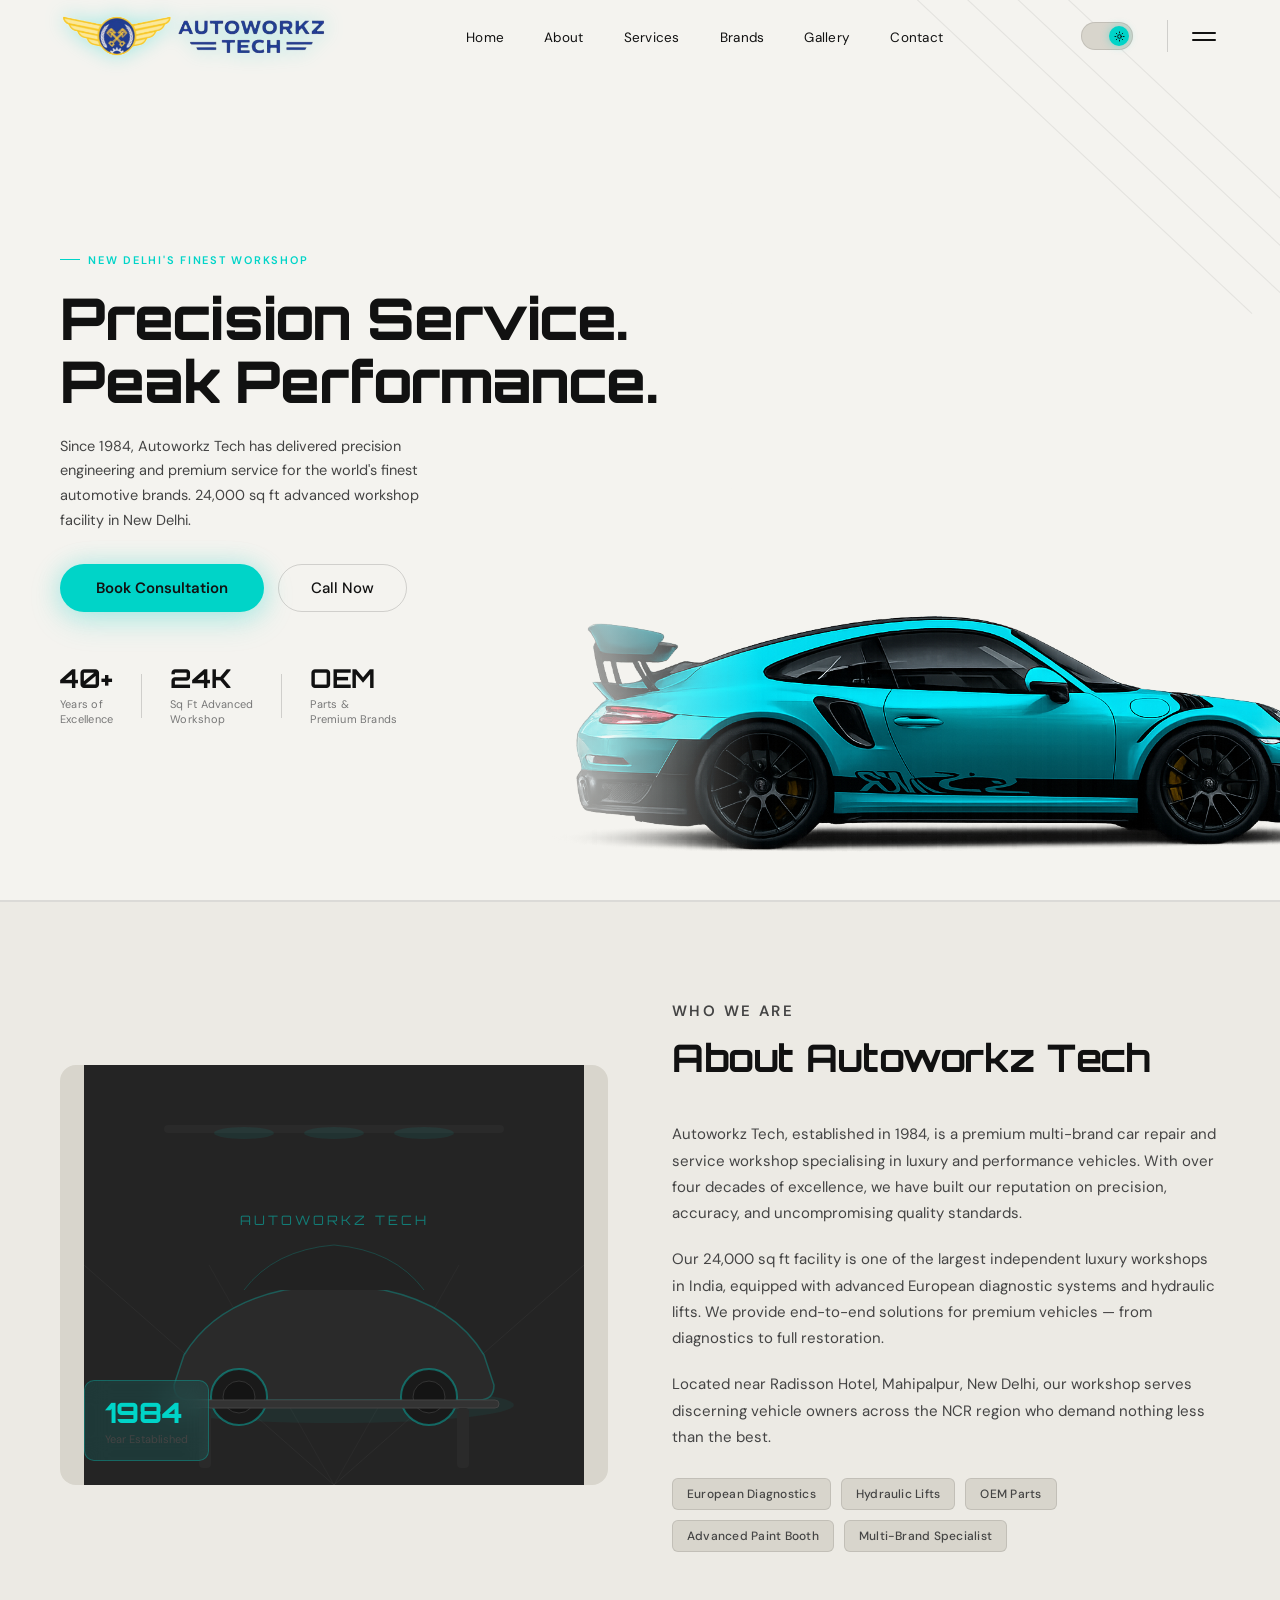
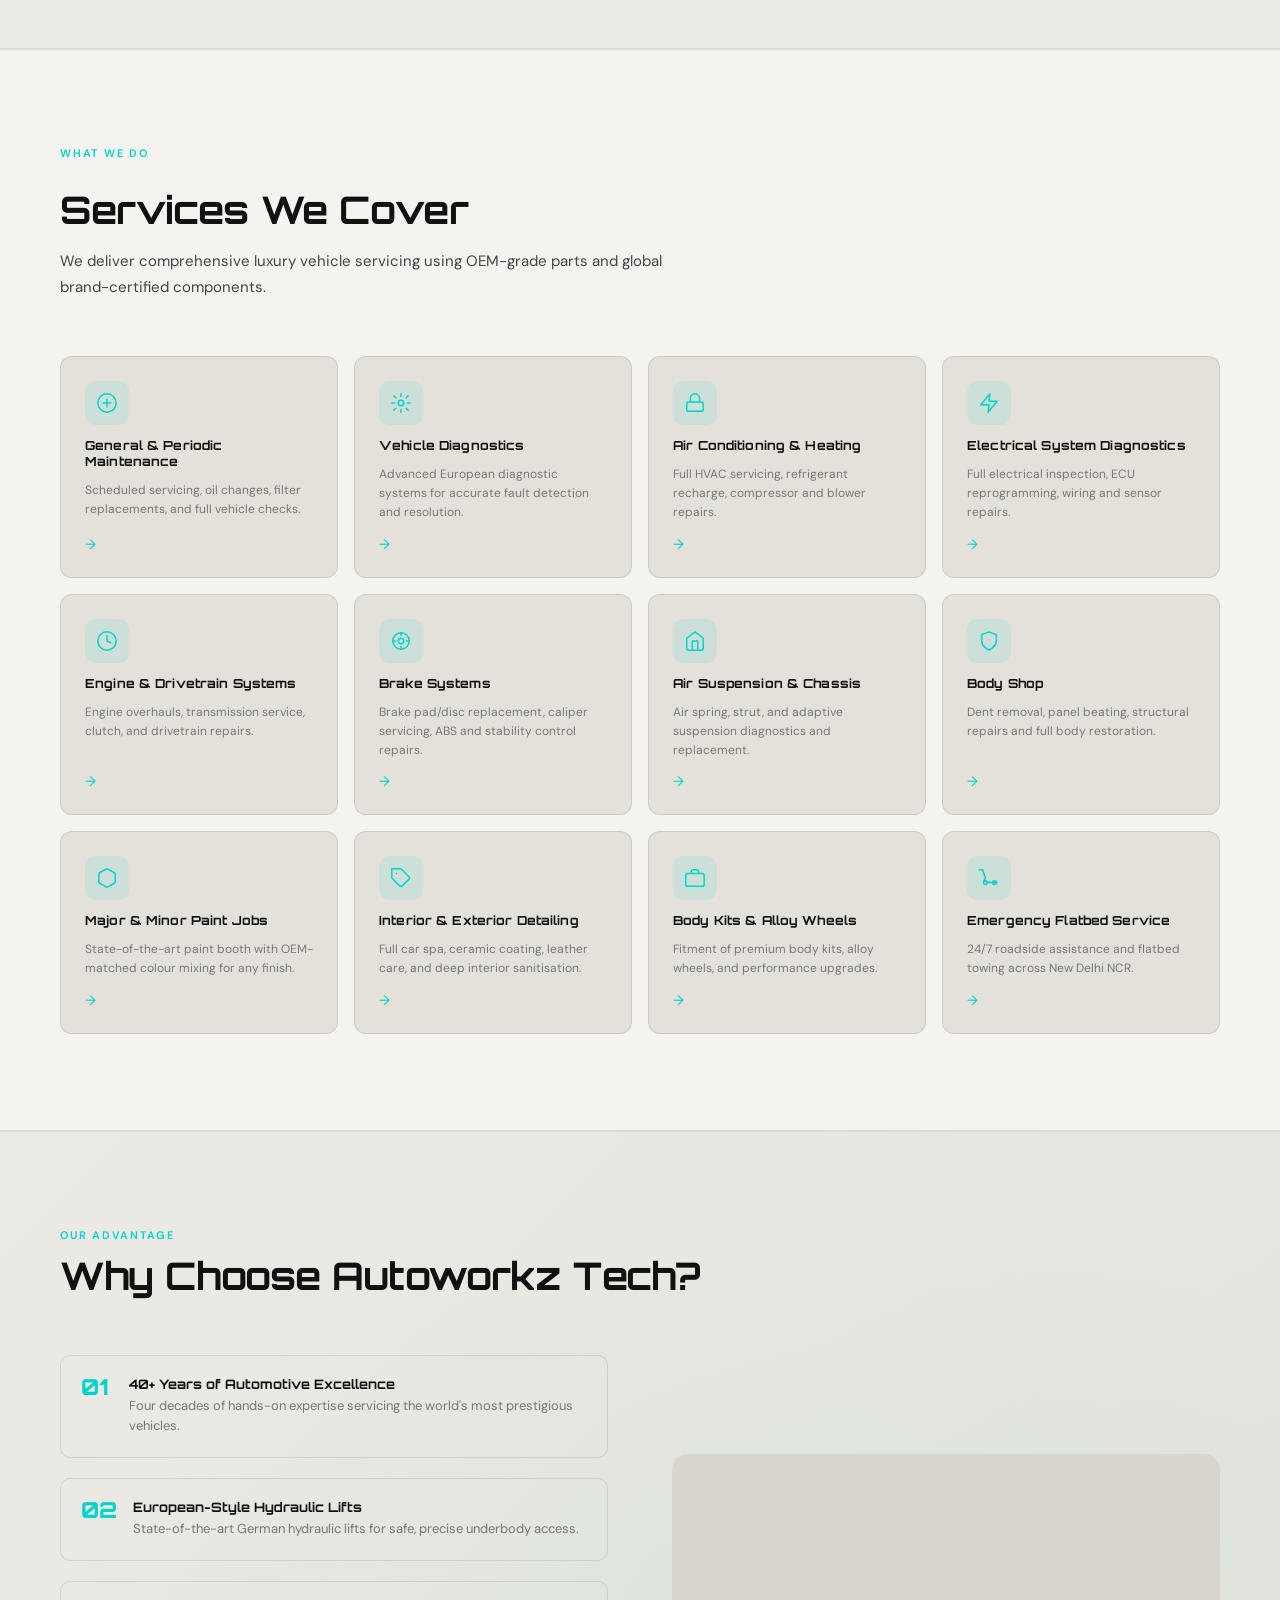
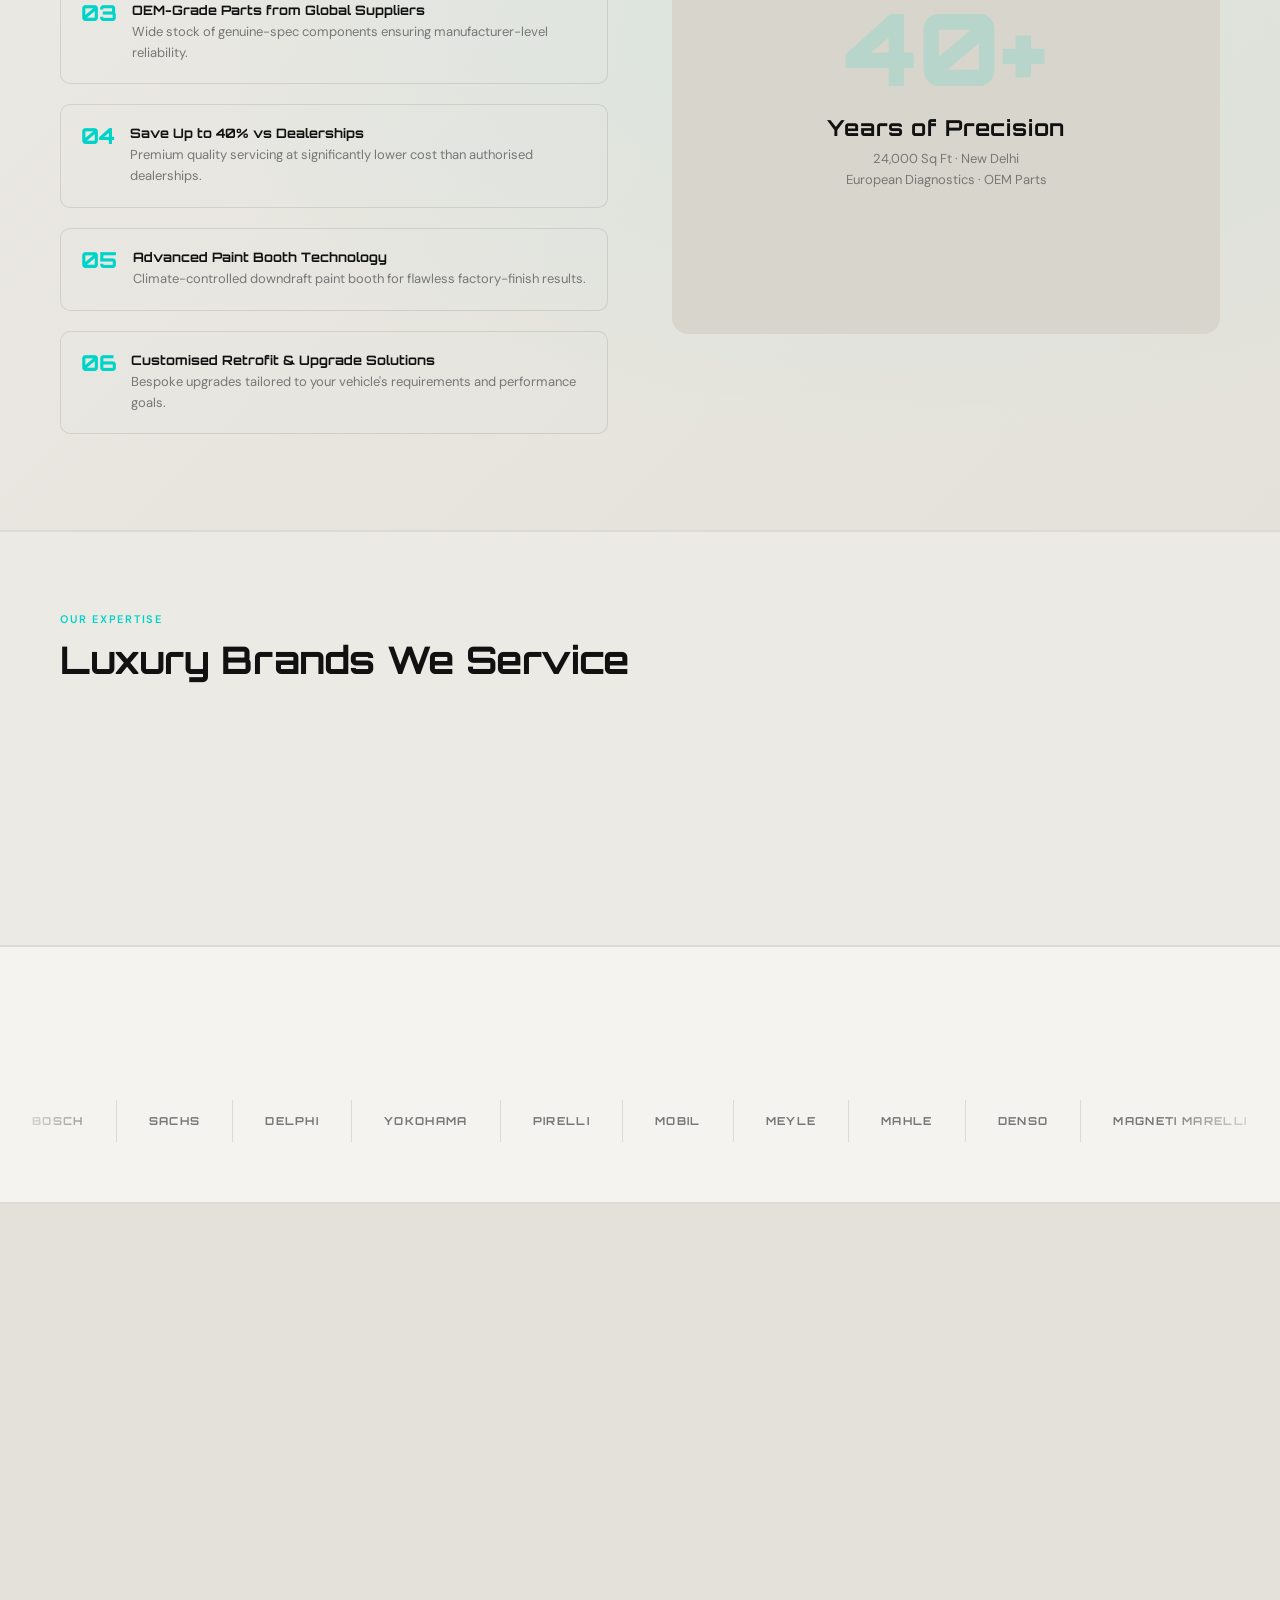
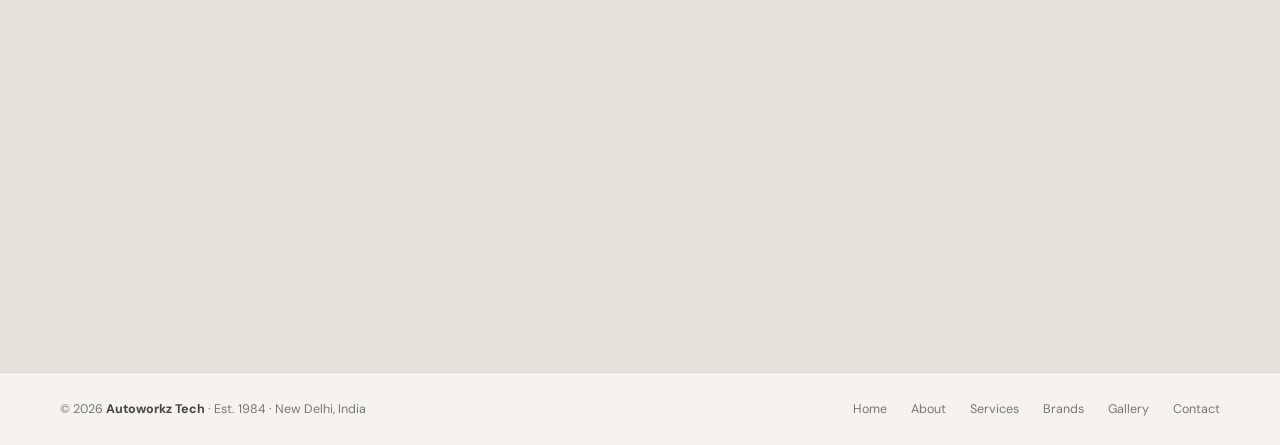
==== commit 4e0de4bf: "first commit" ====
--- a/index.html
+++ b/index.html
@@ -1,600 +1,600 @@
-﻿<!DOCTYPE html>
-<html lang="en">
-
-<head>
-    <meta charset="UTF-8" />
-    <meta name="viewport" content="width=device-width,initial-scale=1.0" />
-    <title>Autoworkz Tech — Premium Luxury Car Service, New Delhi</title>
-    <meta name="description"
-        content="Autoworkz Tech — 40+ years of precision luxury car servicing in New Delhi. 24,000 sq ft workshop. Porsche, Mercedes, BMW, Bentley &amp; more." />
-    <link rel="preconnect" href="https://fonts.googleapis.com" />
-    <link rel="preconnect" href="https://fonts.gstatic.com" crossorigin />
-    <link
-        href="https://fonts.googleapis.com/css2?family=Orbitron:wght@400;600;700;800;900&family=DM+Sans:ital,wght@0,300;0,400;0,500;0,600;1,400&display=swap"
-        rel="stylesheet" />
-    <link rel="stylesheet" href="css/index.css" />
-    <script>
-        /* Prevent flash of wrong theme */
-        (function () {
-            var saved = localStorage.getItem('awt-theme');
-            var sys = window.matchMedia('(prefers-color-scheme: dark)').matches ? 'dark' : 'light';
-            document.documentElement.dataset.theme = saved || sys;
-        })();
-    </script>
-</head>
-
-<body>
-
-    <!-- ══════════ NAVBAR ══════════ -->
-    <nav class="navbar" id="navbar">
-        <div class="container">
-            <a href="#" class="logo">
-                <img src="awt-h-logo.png" alt="Autoworkz Tech Logo"
-                    style="height:44px;width:auto;display:block;filter:drop-shadow(0 0 10px rgba(0,212,200,.35));" />
-            </a>
-            <ul class="nav-links">
-                <li><a href="#home">Home</a></li>
-                <li><a href="#about">About</a></li>
-                <li><a href="#services">Services</a></li>
-                <li><a href="#brands">Brands</a></li>
-                <li><a href="gallery.html">Gallery</a></li>
-                <li><a href="#contact">Contact</a></li>
-            </ul>
-            <div class="nav-right">
-                <button class="theme-toggle" id="themeToggle" aria-label="Toggle colour theme">
-                    <span class="tt-track">
-                        <span class="tt-thumb">
-                            <svg class="tt-icon tt-sun" viewBox="0 0 24 24">
-                                <circle cx="12" cy="12" r="4" />
-                                <line x1="12" y1="2" x2="12" y2="4" />
-                                <line x1="12" y1="20" x2="12" y2="22" />
-                                <line x1="4.93" y1="4.93" x2="6.34" y2="6.34" />
-                                <line x1="17.66" y1="17.66" x2="19.07" y2="19.07" />
-                                <line x1="2" y1="12" x2="4" y2="12" />
-                                <line x1="20" y1="12" x2="22" y2="12" />
-                                <line x1="4.93" y1="19.07" x2="6.34" y2="17.66" />
-                                <line x1="17.66" y1="6.34" x2="19.07" y2="4.93" />
-                            </svg>
-                            <svg class="tt-icon tt-moon" viewBox="0 0 24 24">
-                                <path d="M21 12.79A9 9 0 1 1 11.21 3 7 7 0 0 0 21 12.79z" stroke-linejoin="round" />
-                            </svg>
-                        </span>
-                    </span>
-                </button>
-                <div class="nav-div"></div>
-                <button class="hamburger" id="hbg" aria-label="Menu"><span></span><span></span></button>
-            </div>
-        </div>
-    </nav>
-
-    <!-- ══════════ MOBILE NAV ══════════ -->
-    <div class="nav-mobile" id="navMobile">
-        <div class="nav-mobile-inner">
-            <a href="#home" class="nav-m-link">Home</a>
-            <a href="#about" class="nav-m-link">About</a>
-            <a href="#services" class="nav-m-link">Services</a>
-            <a href="#brands" class="nav-m-link">Brands</a>
-            <a href="gallery.html" class="nav-m-link">Gallery</a>
-            <a href="#contact" class="nav-m-link">Contact</a>
-        </div>
-    </div>
-
-    <!-- ══════════ HERO ══════════ -->
-    <section class="hero" id="home">
-        <div class="hero-lines">
-            <svg viewBox="0 0 800 600" preserveAspectRatio="xMaxYMin meet" fill="none">
-                <line x1="500" y1="-20" x2="820" y2="280" stroke="rgba(255,255,255,0.11)" stroke-width="1" />
-                <line x1="545" y1="-20" x2="865" y2="280" stroke="rgba(255,255,255,0.07)" stroke-width="1" />
-                <line x1="590" y1="-20" x2="910" y2="280" stroke="rgba(255,255,255,0.05)" stroke-width="1" />
-                <line x1="455" y1="-20" x2="775" y2="280" stroke="rgba(255,255,255,0.06)" stroke-width="1" />
-            </svg>
-        </div>
-        <div class="hero-img-wrap" id="heroImg">
-            <div class="hero-fade"></div>
-            <img src="porsche-img.png" alt="Luxury performance vehicle at Autoworkz Tech workshop" />
-        </div>
-        <div class="hero-inner">
-            <div class="hero-content">
-                <p class="hero-eyebrow" id="hEye">New Delhi's Finest Workshop</p>
-                <h1 class="hero-headline" id="hHead">Precision Service.<br />Peak Performance.</h1>
-                <p class="hero-sub" id="hSub">Since 1984, Autoworkz Tech has delivered precision engineering and
-                    premium
-                    service for the world's finest automotive brands. 24,000 sq ft advanced workshop facility in New
-                    Delhi.</p>
-                <div class="hero-btns" id="hBtns">
-                    <a href="#contact" class="btn-primary">Book Consultation</a>
-                    <a href="tel:+919810040005" class="btn-ghost">Call Now</a>
-                </div>
-                <div class="hero-stats" id="hStats">
-                    <div class="stat-item">
-                        <div class="stat-num">40+</div>
-                        <div class="stat-lbl">Years of<br />Excellence</div>
-                    </div>
-                    <div class="stat-div"></div>
-                    <div class="stat-item">
-                        <div class="stat-num">24K</div>
-                        <div class="stat-lbl">Sq Ft Advanced<br />Workshop</div>
-                    </div>
-                    <div class="stat-div"></div>
-                    <div class="stat-item">
-                        <div class="stat-num">OEM</div>
-                        <div class="stat-lbl">Parts &amp;<br />Premium Brands</div>
-                    </div>
-                </div>
-            </div>
-        </div>
-    </section>
-
-    <hr class="section-sep" />
-
-    <!-- ══════════ ABOUT ══════════ -->
-    <section class="about" id="about">
-        <div class="container">
-            <div class="about-grid">
-                <div class="about-img-block reveal">
-                    <!-- Workshop visual placeholder -->
-                    <svg width="100%" height="100%" viewBox="0 0 500 420" fill="none"
-                        style="position:absolute;inset:0;">
-                        <rect width="500" height="420" fill="#242424" />
-                        <!-- Floor lines perspective -->
-                        <line x1="250" y1="420" x2="0" y2="200" stroke="rgba(255,255,255,0.04)" stroke-width="1" />
-                        <line x1="250" y1="420" x2="500" y2="200" stroke="rgba(255,255,255,0.04)" stroke-width="1" />
-                        <line x1="250" y1="420" x2="125" y2="200" stroke="rgba(255,255,255,0.03)" stroke-width="1" />
-                        <line x1="250" y1="420" x2="375" y2="200" stroke="rgba(255,255,255,0.03)" stroke-width="1" />
-                        <!-- Car silhouette -->
-                        <ellipse cx="250" cy="340" rx="180" ry="18" fill="rgba(0,212,200,0.06)" />
-                        <path
-                            d="M100 290 Q130 240 200 225 Q250 218 300 225 Q370 240 400 290 L410 320 Q410 335 395 335 L105 335 Q90 335 90 320 Z"
-                            fill="#2a2a2a" stroke="rgba(0,212,200,0.3)" stroke-width="1.5" />
-                        <path d="M160 225 Q190 185 250 180 Q310 185 340 225" fill="#222" stroke="rgba(0,212,200,0.2)"
-                            stroke-width="1" />
-                        <!-- Wheel circles -->
-                        <circle cx="155" cy="332" r="28" fill="#1a1a1a" stroke="rgba(0,212,200,0.4)" stroke-width="2" />
-                        <circle cx="155" cy="332" r="16" fill="#141414" stroke="#333" stroke-width="1" />
-                        <circle cx="345" cy="332" r="28" fill="#1a1a1a" stroke="rgba(0,212,200,0.4)" stroke-width="2" />
-                        <circle cx="345" cy="332" r="16" fill="#141414" stroke="#333" stroke-width="1" />
-                        <!-- Lift arms -->
-                        <rect x="85" y="335" width="330" height="8" rx="4" fill="#333" stroke="#444" stroke-width="1" />
-                        <rect x="115" y="343" width="12" height="60" rx="4" fill="#2a2a2a" />
-                        <rect x="373" y="343" width="12" height="60" rx="4" fill="#2a2a2a" />
-                        <!-- Workshop lights -->
-                        <rect x="80" y="60" width="340" height="8" rx="4" fill="#2a2a2a" />
-                        <ellipse cx="160" cy="68" rx="30" ry="6" fill="rgba(0,212,200,0.08)" />
-                        <ellipse cx="250" cy="68" rx="30" ry="6" fill="rgba(0,212,200,0.08)" />
-                        <ellipse cx="340" cy="68" rx="30" ry="6" fill="rgba(0,212,200,0.08)" />
-                        <text x="250" y="160" text-anchor="middle" font-family="'Orbitron',sans-serif" font-size="13"
-                            fill="rgba(0,212,200,0.5)" letter-spacing="3">AUTOWORKZ TECH</text>
-                    </svg>
-                    <div class="about-badge">
-                        <div class="about-badge-num">1984</div>
-                        <div class="about-badge-lbl">Year Established</div>
-                    </div>
-                </div>
-                <div class="about-text reveal">
-                    <div>
-                        <p class="section-eyebrow">Who We Are</p>
-                        <h2 class="section-title" style="margin-bottom:20px;">About Autoworkz Tech</h2>
-                    </div>
-                    <p>Autoworkz Tech, established in 1984, is a premium multi-brand car repair and service
-                        workshop
-                        specialising in luxury and performance vehicles. With over four decades of excellence,
-                        we have
-                        built our reputation on precision, accuracy, and uncompromising quality standards.</p>
-                    <p>Our 24,000 sq ft facility is one of the largest independent luxury workshops in India,
-                        equipped
-                        with advanced European diagnostic systems and hydraulic lifts. We provide end-to-end
-                        solutions
-                        for premium vehicles — from diagnostics to full restoration.</p>
-                    <p>Located near Radisson Hotel, Mahipalpur, New Delhi, our workshop serves discerning
-                        vehicle owners
-                        across the NCR region who demand nothing less than the best.</p>
-                    <div class="about-pills">
-                        <span class="pill">European Diagnostics</span>
-                        <span class="pill">Hydraulic Lifts</span>
-                        <span class="pill">OEM Parts</span>
-                        <span class="pill">Advanced Paint Booth</span>
-                        <span class="pill">Multi-Brand Specialist</span>
-                    </div>
-                </div>
-            </div>
-        </div>
-    </section>
-
-    <hr class="section-sep" />
-
-    <!-- ══════════ SERVICES ══════════ -->
-    <section class="services" id="services">
-        <div class="container">
-            <div class="services-intro reveal">
-                <p class="section-eyebrow">What We Do</p>
-                <h2 class="section-title">Services We Cover</h2>
-                <p class="section-sub">We deliver comprehensive luxury vehicle servicing using OEM-grade parts
-                    and
-                    global brand-certified components.</p>
-            </div>
-            <div class="services-grid" id="svcGrid">
-
-                <div class="svc-card">
-                    <div class="svc-icon"><svg viewBox="0 0 24 24">
-                            <path d="M12 2C6.48 2 2 6.48 2 12s4.48 10 10 10 10-4.48 10-10S17.52 2 12 2z" />
-                            <path d="M8 12h8M12 8v8" />
-                        </svg></div>
-                    <div class="svc-title">General &amp; Periodic Maintenance</div>
-                    <div class="svc-desc">Scheduled servicing, oil changes, filter replacements, and full
-                        vehicle
-                        checks.</div>
-                    <div class="svc-arrow">→</div>
-                </div>
-
-                <div class="svc-card">
-                    <div class="svc-icon"><svg viewBox="0 0 24 24">
-                            <circle cx="12" cy="12" r="3" />
-                            <path
-                                d="M12 2v3M12 19v3M2 12h3M19 12h3M4.22 4.22l2.12 2.12M17.66 17.66l2.12 2.12M4.22 19.78l2.12-2.12M17.66 6.34l2.12-2.12" />
-                        </svg></div>
-                    <div class="svc-title">Vehicle Diagnostics</div>
-                    <div class="svc-desc">Advanced European diagnostic systems for accurate fault detection and
-                        resolution.</div>
-                    <div class="svc-arrow">→</div>
-                </div>
-
-                <div class="svc-card">
-                    <div class="svc-icon"><svg viewBox="0 0 24 24">
-                            <rect x="3" y="11" width="18" height="10" rx="2" />
-                            <path d="M7 11V7a5 5 0 0 1 10 0v4" />
-                        </svg></div>
-                    <div class="svc-title">Air Conditioning &amp; Heating</div>
-                    <div class="svc-desc">Full HVAC servicing, refrigerant recharge, compressor and blower
-                        repairs.
-                    </div>
-                    <div class="svc-arrow">→</div>
-                </div>
-
-                <div class="svc-card">
-                    <div class="svc-icon"><svg viewBox="0 0 24 24">
-                            <path d="M13 2L3 14h9l-1 8 10-12h-9z" />
-                        </svg></div>
-                    <div class="svc-title">Electrical System Diagnostics</div>
-                    <div class="svc-desc">Full electrical inspection, ECU reprogramming, wiring and sensor
-                        repairs.
-                    </div>
-                    <div class="svc-arrow">→</div>
-                </div>
-
-                <div class="svc-card">
-                    <div class="svc-icon"><svg viewBox="0 0 24 24">
-                            <path d="M12 2a10 10 0 1 0 0 20A10 10 0 0 0 12 2z" />
-                            <path d="M12 6v6l4 2" />
-                        </svg></div>
-                    <div class="svc-title">Engine &amp; Drivetrain Systems</div>
-                    <div class="svc-desc">Engine overhauls, transmission service, clutch, and drivetrain
-                        repairs.</div>
-                    <div class="svc-arrow">→</div>
-                </div>
-
-                <div class="svc-card">
-                    <div class="svc-icon"><svg viewBox="0 0 24 24">
-                            <circle cx="12" cy="12" r="9" />
-                            <path d="M12 3v3M12 18v3M3 12h3M18 12h3" />
-                            <circle cx="12" cy="12" r="3" />
-                        </svg></div>
-                    <div class="svc-title">Brake Systems</div>
-                    <div class="svc-desc">Brake pad/disc replacement, caliper servicing, ABS and stability
-                        control
-                        repairs.</div>
-                    <div class="svc-arrow">→</div>
-                </div>
-
-                <div class="svc-card">
-                    <div class="svc-icon"><svg viewBox="0 0 24 24">
-                            <path d="M3 9l9-7 9 7v11a2 2 0 0 1-2 2H5a2 2 0 0 1-2-2z" />
-                            <polyline points="9,22 9,12 15,12 15,22" />
-                        </svg></div>
-                    <div class="svc-title">Air Suspension &amp; Chassis</div>
-                    <div class="svc-desc">Air spring, strut, and adaptive suspension diagnostics and
-                        replacement.</div>
-                    <div class="svc-arrow">→</div>
-                </div>
-
-                <div class="svc-card">
-                    <div class="svc-icon"><svg viewBox="0 0 24 24">
-                            <path d="M12 22s8-4 8-10V5l-8-3-8 3v7c0 6 8 10 8 10z" />
-                        </svg></div>
-                    <div class="svc-title">Body Shop</div>
-                    <div class="svc-desc">Dent removal, panel beating, structural repairs and full body
-                        restoration.
-                    </div>
-                    <div class="svc-arrow">→</div>
-                </div>
-
-                <div class="svc-card">
-                    <div class="svc-icon"><svg viewBox="0 0 24 24">
-                            <path
-                                d="M21 16V8a2 2 0 0 0-1-1.73l-7-4a2 2 0 0 0-2 0l-7 4A2 2 0 0 0 3 8v8a2 2 0 0 0 1 1.73l7 4a2 2 0 0 0 2 0l7-4A2 2 0 0 0 21 16z" />
-                        </svg></div>
-                    <div class="svc-title">Major &amp; Minor Paint Jobs</div>
-                    <div class="svc-desc">State-of-the-art paint booth with OEM-matched colour mixing for any
-                        finish.
-                    </div>
-                    <div class="svc-arrow">→</div>
-                </div>
-
-                <div class="svc-card">
-                    <div class="svc-icon"><svg viewBox="0 0 24 24">
-                            <path d="M20.59 13.41l-7.17 7.17a2 2 0 0 1-2.83 0L2 12V2h10l8.59 8.59a2 2 0 0 1 0 2.82z" />
-                            <line x1="7" y1="7" x2="7.01" y2="7" />
-                        </svg></div>
-                    <div class="svc-title">Interior &amp; Exterior Detailing</div>
-                    <div class="svc-desc">Full car spa, ceramic coating, leather care, and deep interior
-                        sanitisation.
-                    </div>
-                    <div class="svc-arrow">→</div>
-                </div>
-
-                <div class="svc-card">
-                    <div class="svc-icon"><svg viewBox="0 0 24 24">
-                            <rect x="2" y="7" width="20" height="14" rx="2" />
-                            <path d="M16 7V5a2 2 0 0 0-2-2h-4a2 2 0 0 0-2 2v2" />
-                        </svg></div>
-                    <div class="svc-title">Body Kits &amp; Alloy Wheels</div>
-                    <div class="svc-desc">Fitment of premium body kits, alloy wheels, and performance upgrades.
-                    </div>
-                    <div class="svc-arrow">→</div>
-                </div>
-
-                <div class="svc-card">
-                    <div class="svc-icon"><svg viewBox="0 0 24 24">
-                            <path d="M1 3h4l3 9-1.5 2.5A11 11 0 0 0 12 17h9" />
-                            <path d="M16 17a2 2 0 1 0 4 0 2 2 0 0 0-4 0M6 17a2 2 0 1 0 4 0 2 2 0 0 0-4 0" />
-                        </svg></div>
-                    <div class="svc-title">Emergency Flatbed Service</div>
-                    <div class="svc-desc">24/7 roadside assistance and flatbed towing across New Delhi NCR.
-                    </div>
-                    <div class="svc-arrow">→</div>
-                </div>
-
-            </div>
-        </div>
-    </section>
-
-    <hr class="section-sep" />
-
-    <!-- ══════════ WHY US ══════════ -->
-    <section class="why" id="why">
-        <div class="why-bg"></div>
-        <div class="container why-inner">
-            <div class="reveal">
-                <p class="section-eyebrow">Our Advantage</p>
-                <h2 class="section-title">Why Choose Autoworkz Tech?</h2>
-            </div>
-            <div class="why-grid">
-                <div class="why-list">
-                    <div class="why-item reveal">
-                        <div class="why-num">01</div>
-                        <div class="why-item-text">
-                            <h4>40+ Years of Automotive Excellence</h4>
-                            <p>Four decades of hands-on expertise servicing the world's most prestigious
-                                vehicles.</p>
-                        </div>
-                    </div>
-                    <div class="why-item reveal">
-                        <div class="why-num">02</div>
-                        <div class="why-item-text">
-                            <h4>European-Style Hydraulic Lifts</h4>
-                            <p>State-of-the-art German hydraulic lifts for safe, precise underbody access.</p>
-                        </div>
-                    </div>
-                    <div class="why-item reveal">
-                        <div class="why-num">03</div>
-                        <div class="why-item-text">
-                            <h4>OEM-Grade Parts from Global Suppliers</h4>
-                            <p>Wide stock of genuine-spec components ensuring manufacturer-level reliability.
-                            </p>
-                        </div>
-                    </div>
-                    <div class="why-item reveal">
-                        <div class="why-num">04</div>
-                        <div class="why-item-text">
-                            <h4>Save Up to 40% vs Dealerships</h4>
-                            <p>Premium quality servicing at significantly lower cost than authorised
-                                dealerships.</p>
-                        </div>
-                    </div>
-                    <div class="why-item reveal">
-                        <div class="why-num">05</div>
-                        <div class="why-item-text">
-                            <h4>Advanced Paint Booth Technology</h4>
-                            <p>Climate-controlled downdraft paint booth for flawless factory-finish results.</p>
-                        </div>
-                    </div>
-                    <div class="why-item reveal">
-                        <div class="why-num">06</div>
-                        <div class="why-item-text">
-                            <h4>Customised Retrofit &amp; Upgrade Solutions</h4>
-                            <p>Bespoke upgrades tailored to your vehicle's requirements and performance goals.
-                            </p>
-                        </div>
-                    </div>
-                </div>
-                <div class="why-visual reveal">
-                    <div class="why-visual-inner">
-                        <div class="big-num">40+</div>
-                        <div class="big-lbl">Years of Precision</div>
-                        <div class="big-sub">24,000 Sq Ft · New Delhi<br />European Diagnostics · OEM Parts
-                        </div>
-                    </div>
-                </div>
-            </div>
-        </div>
-    </section>
-
-    <hr class="section-sep" />
-
-    <!-- ══════════ BRANDS WE SERVICE ══════════ -->
-    <section class="brands" id="brands">
-        <div class="container">
-            <div class="reveal" style="margin-bottom:0;">
-                <p class="section-eyebrow">Our Expertise</p>
-                <h2 class="section-title">Luxury Brands We Service</h2>
-            </div>
-            <div class="brands-grid">
-                <div class="brand-tile reveal">Mercedes&#8209;Benz</div>
-                <div class="brand-tile reveal">Porsche</div>
-                <div class="brand-tile reveal">BMW</div>
-                <div class="brand-tile reveal">Audi</div>
-                <div class="brand-tile reveal">Jaguar</div>
-                <div class="brand-tile reveal">Land Rover</div>
-                <div class="brand-tile reveal">Range Rover</div>
-                <div class="brand-tile reveal">Bentley</div>
-                <div class="brand-tile reveal">Rolls&#8209;Royce</div>
-                <div class="brand-tile reveal">Ferrari</div>
-            </div>
-        </div>
-    </section>
-
-    <hr class="section-sep" />
-
-    <!-- ══════════ OEM PARTNERS ══════════ -->
-    <section class="partners">
-        <div class="partners-label reveal">
-            <p class="section-eyebrow" style="text-align:center;">Trusted Suppliers</p>
-            <h2 class="section-title" style="text-align:center;font-size:clamp(20px,2.5vw,30px);">OEM &amp;
-                Partner
-                Brands</h2>
-        </div>
-        <div class="partners-track-wrap">
-            <div class="partners-track" id="pTrack">
-                <!-- duplicated for seamless loop -->
-                <div class="partner-chip">Bosch</div>
-                <div class="partner-chip">Sachs</div>
-                <div class="partner-chip">Delphi</div>
-                <div class="partner-chip">Yokohama</div>
-                <div class="partner-chip">Pirelli</div>
-                <div class="partner-chip">Mobil</div>
-                <div class="partner-chip">Meyle</div>
-                <div class="partner-chip">Mahle</div>
-                <div class="partner-chip">Denso</div>
-                <div class="partner-chip">Magneti Marelli</div>
-                <div class="partner-chip">Brembo</div>
-                <div class="partner-chip">TRW</div>
-                <div class="partner-chip">Liqui Moly</div>
-                <div class="partner-chip">Wurth</div>
-                <div class="partner-chip">Hengst</div>
-                <div class="partner-chip">Snap-On</div>
-                <div class="partner-chip">Bosch</div>
-                <div class="partner-chip">Sachs</div>
-                <div class="partner-chip">Delphi</div>
-                <div class="partner-chip">Yokohama</div>
-                <div class="partner-chip">Pirelli</div>
-                <div class="partner-chip">Mobil</div>
-                <div class="partner-chip">Meyle</div>
-                <div class="partner-chip">Mahle</div>
-                <div class="partner-chip">Denso</div>
-                <div class="partner-chip">Magneti Marelli</div>
-                <div class="partner-chip">Brembo</div>
-                <div class="partner-chip">TRW</div>
-                <div class="partner-chip">Liqui Moly</div>
-                <div class="partner-chip">Wurth</div>
-                <div class="partner-chip">Hengst</div>
-                <div class="partner-chip">Snap-On</div>
-            </div>
-        </div>
-    </section>
-
-    <hr class="section-sep" />
-
-    <!-- ══════════ CONTACT ══════════ -->
-    <section class="contact" id="contact">
-        <div class="container">
-            <div class="reveal">
-                <p class="section-eyebrow">Get In Touch</p>
-                <h2 class="section-title">Book Your Service</h2>
-            </div>
-            <div class="contact-grid">
-                <form class="contact-form reveal" onsubmit="handleForm(event)">
-                    <div class="form-row">
-                        <div class="form-field">
-                            <label for="fc-name">Full Name</label>
-                            <input type="text" id="fc-name" placeholder="Your name" required />
-                        </div>
-                        <div class="form-field">
-                            <label for="fc-email">Email Address</label>
-                            <input type="email" id="fc-email" placeholder="you@example.com" required />
-                        </div>
-                    </div>
-                    <div class="form-field">
-                        <label for="fc-phone">Phone Number</label>
-                        <input type="tel" id="fc-phone" placeholder="+91 XXXXX XXXXX" />
-                    </div>
-                    <div class="form-field">
-                        <label for="fc-vehicle">Vehicle (Make &amp; Model)</label>
-                        <input type="text" id="fc-vehicle" placeholder="e.g. Porsche 911, Mercedes GLE" />
-                    </div>
-                    <div class="form-field">
-                        <label for="fc-msg">Message / Service Required</label>
-                        <textarea id="fc-msg" placeholder="Describe what you need..."></textarea>
-                    </div>
-                    <button type="submit" class="btn-primary" style="align-self:flex-start;">Send Enquiry
-                        →</button>
-                </form>
-                <div class="contact-info reveal">
-                    <div class="contact-info-block">
-                        <h3>Autoworkz Tech</h3>
-                        <div class="ci-tag">Premium Multi-Brand Workshop · Est. 1984</div>
-                        <div class="ci-row">
-                            <div class="ci-icon"><svg viewBox="0 0 24 24">
-                                    <path d="M21 10c0 7-9 13-9 13S3 17 3 10a9 9 0 0 1 18 0z" />
-                                    <circle cx="12" cy="10" r="3" />
-                                </svg></div>
-                            <div class="ci-detail"><strong>Address</strong>Plot No. 619, Block A, Rangpuri
-                                (Mahipalpur),<br />Near Radisson Hotel, New Delhi – 110037, India</div>
-                        </div>
-                        <div class="ci-row">
-                            <div class="ci-icon"><svg viewBox="0 0 24 24">
-                                    <path
-                                        d="M22 16.92v3a2 2 0 0 1-2.18 2 19.79 19.79 0 0 1-8.63-3.07A19.5 19.5 0 0 1 4.69 12 19.79 19.79 0 0 1 1.61 3.38 2 2 0 0 1 3.58 1h3a2 2 0 0 1 2 1.72c.127.96.361 1.903.7 2.81a2 2 0 0 1-.45 2.11L7.91 8.56a16 16 0 0 0 6 6l1.27-1.27a2 2 0 0 1 2.11-.45c.907.339 1.85.573 2.81.7A2 2 0 0 1 22 16.92z" />
-                                </svg></div>
-                            <div class="ci-detail"><strong>Phone</strong><a href="tel:+919810040005">+91 98100
-                                    40005</a><br /><a href="tel:+919990040005">+91 99900 40005</a></div>
-                        </div>
-                        <div class="ci-row">
-                            <div class="ci-icon"><svg viewBox="0 0 24 24">
-                                    <path
-                                        d="M4 4h16c1.1 0 2 .9 2 2v12c0 1.1-.9 2-2 2H4c-1.1 0-2-.9-2-2V6c0-1.1.9-2 2-2z" />
-                                    <polyline points="22,6 12,13 2,6" />
-                                </svg></div>
-                            <div class="ci-detail"><strong>Email</strong><a
-                                    href="mailto:service@autoworkztech.com">service@autoworkztech.com</a></div>
-                        </div>
-                        <div class="ci-row">
-                            <div class="ci-icon"><svg viewBox="0 0 24 24">
-                                    <rect x="2" y="3" width="20" height="14" rx="2" />
-                                    <path d="M8 21h8M12 17v4" />
-                                </svg></div>
-                            <div class="ci-detail"><strong>Workshop</strong>24,000 Sq Ft · European
-                                Diagnostics<br />Hydraulic Lifts · Advanced Paint Booth</div>
-                        </div>
-                    </div>
-                </div>
-            </div>
-        </div>
-    </section>
-
-    <!-- ══════════ FOOTER ══════════ -->
-    <footer class="footer">
-        <div class="container">
-            <div class="footer-left">© 2026 <strong>Autoworkz Tech</strong> · Est. 1984 · New Delhi, India</div>
-            <div class="footer-right">
-                <a href="#home">Home</a>
-                <a href="#about">About</a>
-                <a href="#services">Services</a>
-                <a href="#brands">Brands</a>
-                <a href="gallery.html">Gallery</a>
-                <a href="#contact">Contact</a>
-            </div>
-        </div>
-    </footer>
-    <script src="js/index.js"></script>
-</body>
-
+﻿<!DOCTYPE html>
+<html lang="en">
+
+<head>
+    <meta charset="UTF-8" />
+    <meta name="viewport" content="width=device-width,initial-scale=1.0" />
+    <title>Autoworkz Tech — Premium Luxury Car Service, New Delhi</title>
+    <meta name="description"
+        content="Autoworkz Tech — 40+ years of precision luxury car servicing in New Delhi. 24,000 sq ft workshop. Porsche, Mercedes, BMW, Bentley &amp; more." />
+    <link rel="preconnect" href="https://fonts.googleapis.com" />
+    <link rel="preconnect" href="https://fonts.gstatic.com" crossorigin />
+    <link
+        href="https://fonts.googleapis.com/css2?family=Orbitron:wght@400;600;700;800;900&family=DM+Sans:ital,wght@0,300;0,400;0,500;0,600;1,400&display=swap"
+        rel="stylesheet" />
+    <link rel="stylesheet" href="css/index.css" />
+    <script>
+        /* Prevent flash of wrong theme */
+        (function () {
+            var saved = localStorage.getItem('awt-theme');
+            var sys = window.matchMedia('(prefers-color-scheme: dark)').matches ? 'dark' : 'light';
+            document.documentElement.dataset.theme = saved || sys;
+        })();
+    </script>
+</head>
+
+<body>
+
+    <!-- ══════════ NAVBAR ══════════ -->
+    <nav class="navbar" id="navbar">
+        <div class="container">
+            <a href="#" class="logo">
+                <img src="awt-h-logo.png" alt="Autoworkz Tech Logo"
+                    style="height:44px;width:auto;display:block;filter:drop-shadow(0 0 10px rgba(0,212,200,.35));" />
+            </a>
+            <ul class="nav-links">
+                <li><a href="#home">Home</a></li>
+                <li><a href="#about">About</a></li>
+                <li><a href="#services">Services</a></li>
+                <li><a href="#brands">Brands</a></li>
+                <li><a href="gallery.html">Gallery</a></li>
+                <li><a href="#contact">Contact</a></li>
+            </ul>
+            <div class="nav-right">
+                <button class="theme-toggle" id="themeToggle" aria-label="Toggle colour theme">
+                    <span class="tt-track">
+                        <span class="tt-thumb">
+                            <svg class="tt-icon tt-sun" viewBox="0 0 24 24">
+                                <circle cx="12" cy="12" r="4" />
+                                <line x1="12" y1="2" x2="12" y2="4" />
+                                <line x1="12" y1="20" x2="12" y2="22" />
+                                <line x1="4.93" y1="4.93" x2="6.34" y2="6.34" />
+                                <line x1="17.66" y1="17.66" x2="19.07" y2="19.07" />
+                                <line x1="2" y1="12" x2="4" y2="12" />
+                                <line x1="20" y1="12" x2="22" y2="12" />
+                                <line x1="4.93" y1="19.07" x2="6.34" y2="17.66" />
+                                <line x1="17.66" y1="6.34" x2="19.07" y2="4.93" />
+                            </svg>
+                            <svg class="tt-icon tt-moon" viewBox="0 0 24 24">
+                                <path d="M21 12.79A9 9 0 1 1 11.21 3 7 7 0 0 0 21 12.79z" stroke-linejoin="round" />
+                            </svg>
+                        </span>
+                    </span>
+                </button>
+                <div class="nav-div"></div>
+                <button class="hamburger" id="hbg" aria-label="Menu"><span></span><span></span></button>
+            </div>
+        </div>
+    </nav>
+
+    <!-- ══════════ MOBILE NAV ══════════ -->
+    <div class="nav-mobile" id="navMobile">
+        <div class="nav-mobile-inner">
+            <a href="#home" class="nav-m-link">Home</a>
+            <a href="#about" class="nav-m-link">About</a>
+            <a href="#services" class="nav-m-link">Services</a>
+            <a href="#brands" class="nav-m-link">Brands</a>
+            <a href="gallery.html" class="nav-m-link">Gallery</a>
+            <a href="#contact" class="nav-m-link">Contact</a>
+        </div>
+    </div>
+
+    <!-- ══════════ HERO ══════════ -->
+    <section class="hero" id="home">
+        <div class="hero-lines">
+            <svg viewBox="0 0 800 600" preserveAspectRatio="xMaxYMin meet" fill="none">
+                <line x1="500" y1="-20" x2="820" y2="280" stroke="rgba(255,255,255,0.11)" stroke-width="1" />
+                <line x1="545" y1="-20" x2="865" y2="280" stroke="rgba(255,255,255,0.07)" stroke-width="1" />
+                <line x1="590" y1="-20" x2="910" y2="280" stroke="rgba(255,255,255,0.05)" stroke-width="1" />
+                <line x1="455" y1="-20" x2="775" y2="280" stroke="rgba(255,255,255,0.06)" stroke-width="1" />
+            </svg>
+        </div>
+        <div class="hero-img-wrap" id="heroImg">
+            <div class="hero-fade"></div>
+            <img src="porsche-img.png" alt="Luxury performance vehicle at Autoworkz Tech workshop" />
+        </div>
+        <div class="hero-inner">
+            <div class="hero-content">
+                <p class="hero-eyebrow" id="hEye">New Delhi's Finest Workshop</p>
+                <h1 class="hero-headline" id="hHead">Precision Service.<br />Peak Performance.</h1>
+                <p class="hero-sub" id="hSub">Since 1984, Autoworkz Tech has delivered precision engineering and
+                    premium
+                    service for the world's finest automotive brands. 24,000 sq ft advanced workshop facility in New
+                    Delhi.</p>
+                <div class="hero-btns" id="hBtns">
+                    <a href="#contact" class="btn-primary">Book Consultation</a>
+                    <a href="tel:+919810040005" class="btn-ghost">Call Now</a>
+                </div>
+                <div class="hero-stats" id="hStats">
+                    <div class="stat-item">
+                        <div class="stat-num">40+</div>
+                        <div class="stat-lbl">Years of<br />Excellence</div>
+                    </div>
+                    <div class="stat-div"></div>
+                    <div class="stat-item">
+                        <div class="stat-num">24K</div>
+                        <div class="stat-lbl">Sq Ft Advanced<br />Workshop</div>
+                    </div>
+                    <div class="stat-div"></div>
+                    <div class="stat-item">
+                        <div class="stat-num">OEM</div>
+                        <div class="stat-lbl">Parts &amp;<br />Premium Brands</div>
+                    </div>
+                </div>
+            </div>
+        </div>
+    </section>
+
+    <hr class="section-sep" />
+
+    <!-- ══════════ ABOUT ══════════ -->
+    <section class="about" id="about">
+        <div class="container">
+            <div class="about-grid">
+                <div class="about-img-block reveal">
+                    <!-- Workshop visual placeholder -->
+                    <svg width="100%" height="100%" viewBox="0 0 500 420" fill="none"
+                        style="position:absolute;inset:0;">
+                        <rect width="500" height="420" fill="#242424" />
+                        <!-- Floor lines perspective -->
+                        <line x1="250" y1="420" x2="0" y2="200" stroke="rgba(255,255,255,0.04)" stroke-width="1" />
+                        <line x1="250" y1="420" x2="500" y2="200" stroke="rgba(255,255,255,0.04)" stroke-width="1" />
+                        <line x1="250" y1="420" x2="125" y2="200" stroke="rgba(255,255,255,0.03)" stroke-width="1" />
+                        <line x1="250" y1="420" x2="375" y2="200" stroke="rgba(255,255,255,0.03)" stroke-width="1" />
+                        <!-- Car silhouette -->
+                        <ellipse cx="250" cy="340" rx="180" ry="18" fill="rgba(0,212,200,0.06)" />
+                        <path
+                            d="M100 290 Q130 240 200 225 Q250 218 300 225 Q370 240 400 290 L410 320 Q410 335 395 335 L105 335 Q90 335 90 320 Z"
+                            fill="#2a2a2a" stroke="rgba(0,212,200,0.3)" stroke-width="1.5" />
+                        <path d="M160 225 Q190 185 250 180 Q310 185 340 225" fill="#222" stroke="rgba(0,212,200,0.2)"
+                            stroke-width="1" />
+                        <!-- Wheel circles -->
+                        <circle cx="155" cy="332" r="28" fill="#1a1a1a" stroke="rgba(0,212,200,0.4)" stroke-width="2" />
+                        <circle cx="155" cy="332" r="16" fill="#141414" stroke="#333" stroke-width="1" />
+                        <circle cx="345" cy="332" r="28" fill="#1a1a1a" stroke="rgba(0,212,200,0.4)" stroke-width="2" />
+                        <circle cx="345" cy="332" r="16" fill="#141414" stroke="#333" stroke-width="1" />
+                        <!-- Lift arms -->
+                        <rect x="85" y="335" width="330" height="8" rx="4" fill="#333" stroke="#444" stroke-width="1" />
+                        <rect x="115" y="343" width="12" height="60" rx="4" fill="#2a2a2a" />
+                        <rect x="373" y="343" width="12" height="60" rx="4" fill="#2a2a2a" />
+                        <!-- Workshop lights -->
+                        <rect x="80" y="60" width="340" height="8" rx="4" fill="#2a2a2a" />
+                        <ellipse cx="160" cy="68" rx="30" ry="6" fill="rgba(0,212,200,0.08)" />
+                        <ellipse cx="250" cy="68" rx="30" ry="6" fill="rgba(0,212,200,0.08)" />
+                        <ellipse cx="340" cy="68" rx="30" ry="6" fill="rgba(0,212,200,0.08)" />
+                        <text x="250" y="160" text-anchor="middle" font-family="'Orbitron',sans-serif" font-size="13"
+                            fill="rgba(0,212,200,0.5)" letter-spacing="3">AUTOWORKZ TECH</text>
+                    </svg>
+                    <div class="about-badge">
+                        <div class="about-badge-num">1984</div>
+                        <div class="about-badge-lbl">Year Established</div>
+                    </div>
+                </div>
+                <div class="about-text reveal">
+                    <div>
+                        <p class="section-eyebrow">Who We Are</p>
+                        <h2 class="section-title" style="margin-bottom:20px;">About Autoworkz Tech</h2>
+                    </div>
+                    <p>Autoworkz Tech, established in 1984, is a premium multi-brand car repair and service
+                        workshop
+                        specialising in luxury and performance vehicles. With over four decades of excellence,
+                        we have
+                        built our reputation on precision, accuracy, and uncompromising quality standards.</p>
+                    <p>Our 24,000 sq ft facility is one of the largest independent luxury workshops in India,
+                        equipped
+                        with advanced European diagnostic systems and hydraulic lifts. We provide end-to-end
+                        solutions
+                        for premium vehicles — from diagnostics to full restoration.</p>
+                    <p>Located near Radisson Hotel, Mahipalpur, New Delhi, our workshop serves discerning
+                        vehicle owners
+                        across the NCR region who demand nothing less than the best.</p>
+                    <div class="about-pills">
+                        <span class="pill">European Diagnostics</span>
+                        <span class="pill">Hydraulic Lifts</span>
+                        <span class="pill">OEM Parts</span>
+                        <span class="pill">Advanced Paint Booth</span>
+                        <span class="pill">Multi-Brand Specialist</span>
+                    </div>
+                </div>
+            </div>
+        </div>
+    </section>
+
+    <hr class="section-sep" />
+
+    <!-- ══════════ SERVICES ══════════ -->
+    <section class="services" id="services">
+        <div class="container">
+            <div class="services-intro reveal">
+                <p class="section-eyebrow">What We Do</p>
+                <h2 class="section-title">Services We Cover</h2>
+                <p class="section-sub">We deliver comprehensive luxury vehicle servicing using OEM-grade parts
+                    and
+                    global brand-certified components.</p>
+            </div>
+            <div class="services-grid" id="svcGrid">
+
+                <div class="svc-card">
+                    <div class="svc-icon"><svg viewBox="0 0 24 24">
+                            <path d="M12 2C6.48 2 2 6.48 2 12s4.48 10 10 10 10-4.48 10-10S17.52 2 12 2z" />
+                            <path d="M8 12h8M12 8v8" />
+                        </svg></div>
+                    <div class="svc-title">General &amp; Periodic Maintenance</div>
+                    <div class="svc-desc">Scheduled servicing, oil changes, filter replacements, and full
+                        vehicle
+                        checks.</div>
+                    <div class="svc-arrow">→</div>
+                </div>
+
+                <div class="svc-card">
+                    <div class="svc-icon"><svg viewBox="0 0 24 24">
+                            <circle cx="12" cy="12" r="3" />
+                            <path
+                                d="M12 2v3M12 19v3M2 12h3M19 12h3M4.22 4.22l2.12 2.12M17.66 17.66l2.12 2.12M4.22 19.78l2.12-2.12M17.66 6.34l2.12-2.12" />
+                        </svg></div>
+                    <div class="svc-title">Vehicle Diagnostics</div>
+                    <div class="svc-desc">Advanced European diagnostic systems for accurate fault detection and
+                        resolution.</div>
+                    <div class="svc-arrow">→</div>
+                </div>
+
+                <div class="svc-card">
+                    <div class="svc-icon"><svg viewBox="0 0 24 24">
+                            <rect x="3" y="11" width="18" height="10" rx="2" />
+                            <path d="M7 11V7a5 5 0 0 1 10 0v4" />
+                        </svg></div>
+                    <div class="svc-title">Air Conditioning &amp; Heating</div>
+                    <div class="svc-desc">Full HVAC servicing, refrigerant recharge, compressor and blower
+                        repairs.
+                    </div>
+                    <div class="svc-arrow">→</div>
+                </div>
+
+                <div class="svc-card">
+                    <div class="svc-icon"><svg viewBox="0 0 24 24">
+                            <path d="M13 2L3 14h9l-1 8 10-12h-9z" />
+                        </svg></div>
+                    <div class="svc-title">Electrical System Diagnostics</div>
+                    <div class="svc-desc">Full electrical inspection, ECU reprogramming, wiring and sensor
+                        repairs.
+                    </div>
+                    <div class="svc-arrow">→</div>
+                </div>
+
+                <div class="svc-card">
+                    <div class="svc-icon"><svg viewBox="0 0 24 24">
+                            <path d="M12 2a10 10 0 1 0 0 20A10 10 0 0 0 12 2z" />
+                            <path d="M12 6v6l4 2" />
+                        </svg></div>
+                    <div class="svc-title">Engine &amp; Drivetrain Systems</div>
+                    <div class="svc-desc">Engine overhauls, transmission service, clutch, and drivetrain
+                        repairs.</div>
+                    <div class="svc-arrow">→</div>
+                </div>
+
+                <div class="svc-card">
+                    <div class="svc-icon"><svg viewBox="0 0 24 24">
+                            <circle cx="12" cy="12" r="9" />
+                            <path d="M12 3v3M12 18v3M3 12h3M18 12h3" />
+                            <circle cx="12" cy="12" r="3" />
+                        </svg></div>
+                    <div class="svc-title">Brake Systems</div>
+                    <div class="svc-desc">Brake pad/disc replacement, caliper servicing, ABS and stability
+                        control
+                        repairs.</div>
+                    <div class="svc-arrow">→</div>
+                </div>
+
+                <div class="svc-card">
+                    <div class="svc-icon"><svg viewBox="0 0 24 24">
+                            <path d="M3 9l9-7 9 7v11a2 2 0 0 1-2 2H5a2 2 0 0 1-2-2z" />
+                            <polyline points="9,22 9,12 15,12 15,22" />
+                        </svg></div>
+                    <div class="svc-title">Air Suspension &amp; Chassis</div>
+                    <div class="svc-desc">Air spring, strut, and adaptive suspension diagnostics and
+                        replacement.</div>
+                    <div class="svc-arrow">→</div>
+                </div>
+
+                <div class="svc-card">
+                    <div class="svc-icon"><svg viewBox="0 0 24 24">
+                            <path d="M12 22s8-4 8-10V5l-8-3-8 3v7c0 6 8 10 8 10z" />
+                        </svg></div>
+                    <div class="svc-title">Body Shop</div>
+                    <div class="svc-desc">Dent removal, panel beating, structural repairs and full body
+                        restoration.
+                    </div>
+                    <div class="svc-arrow">→</div>
+                </div>
+
+                <div class="svc-card">
+                    <div class="svc-icon"><svg viewBox="0 0 24 24">
+                            <path
+                                d="M21 16V8a2 2 0 0 0-1-1.73l-7-4a2 2 0 0 0-2 0l-7 4A2 2 0 0 0 3 8v8a2 2 0 0 0 1 1.73l7 4a2 2 0 0 0 2 0l7-4A2 2 0 0 0 21 16z" />
+                        </svg></div>
+                    <div class="svc-title">Major &amp; Minor Paint Jobs</div>
+                    <div class="svc-desc">State-of-the-art paint booth with OEM-matched colour mixing for any
+                        finish.
+                    </div>
+                    <div class="svc-arrow">→</div>
+                </div>
+
+                <div class="svc-card">
+                    <div class="svc-icon"><svg viewBox="0 0 24 24">
+                            <path d="M20.59 13.41l-7.17 7.17a2 2 0 0 1-2.83 0L2 12V2h10l8.59 8.59a2 2 0 0 1 0 2.82z" />
+                            <line x1="7" y1="7" x2="7.01" y2="7" />
+                        </svg></div>
+                    <div class="svc-title">Interior &amp; Exterior Detailing</div>
+                    <div class="svc-desc">Full car spa, ceramic coating, leather care, and deep interior
+                        sanitisation.
+                    </div>
+                    <div class="svc-arrow">→</div>
+                </div>
+
+                <div class="svc-card">
+                    <div class="svc-icon"><svg viewBox="0 0 24 24">
+                            <rect x="2" y="7" width="20" height="14" rx="2" />
+                            <path d="M16 7V5a2 2 0 0 0-2-2h-4a2 2 0 0 0-2 2v2" />
+                        </svg></div>
+                    <div class="svc-title">Body Kits &amp; Alloy Wheels</div>
+                    <div class="svc-desc">Fitment of premium body kits, alloy wheels, and performance upgrades.
+                    </div>
+                    <div class="svc-arrow">→</div>
+                </div>
+
+                <div class="svc-card">
+                    <div class="svc-icon"><svg viewBox="0 0 24 24">
+                            <path d="M1 3h4l3 9-1.5 2.5A11 11 0 0 0 12 17h9" />
+                            <path d="M16 17a2 2 0 1 0 4 0 2 2 0 0 0-4 0M6 17a2 2 0 1 0 4 0 2 2 0 0 0-4 0" />
+                        </svg></div>
+                    <div class="svc-title">Emergency Flatbed Service</div>
+                    <div class="svc-desc">24/7 roadside assistance and flatbed towing across New Delhi NCR.
+                    </div>
+                    <div class="svc-arrow">→</div>
+                </div>
+
+            </div>
+        </div>
+    </section>
+
+    <hr class="section-sep" />
+
+    <!-- ══════════ WHY US ══════════ -->
+    <section class="why" id="why">
+        <div class="why-bg"></div>
+        <div class="container why-inner">
+            <div class="reveal">
+                <p class="section-eyebrow">Our Advantage</p>
+                <h2 class="section-title">Why Choose Autoworkz Tech?</h2>
+            </div>
+            <div class="why-grid">
+                <div class="why-list">
+                    <div class="why-item reveal">
+                        <div class="why-num">01</div>
+                        <div class="why-item-text">
+                            <h4>40+ Years of Automotive Excellence</h4>
+                            <p>Four decades of hands-on expertise servicing the world's most prestigious
+                                vehicles.</p>
+                        </div>
+                    </div>
+                    <div class="why-item reveal">
+                        <div class="why-num">02</div>
+                        <div class="why-item-text">
+                            <h4>European-Style Hydraulic Lifts</h4>
+                            <p>State-of-the-art German hydraulic lifts for safe, precise underbody access.</p>
+                        </div>
+                    </div>
+                    <div class="why-item reveal">
+                        <div class="why-num">03</div>
+                        <div class="why-item-text">
+                            <h4>OEM-Grade Parts from Global Suppliers</h4>
+                            <p>Wide stock of genuine-spec components ensuring manufacturer-level reliability.
+                            </p>
+                        </div>
+                    </div>
+                    <div class="why-item reveal">
+                        <div class="why-num">04</div>
+                        <div class="why-item-text">
+                            <h4>Save Up to 40% vs Dealerships</h4>
+                            <p>Premium quality servicing at significantly lower cost than authorised
+                                dealerships.</p>
+                        </div>
+                    </div>
+                    <div class="why-item reveal">
+                        <div class="why-num">05</div>
+                        <div class="why-item-text">
+                            <h4>Advanced Paint Booth Technology</h4>
+                            <p>Climate-controlled downdraft paint booth for flawless factory-finish results.</p>
+                        </div>
+                    </div>
+                    <div class="why-item reveal">
+                        <div class="why-num">06</div>
+                        <div class="why-item-text">
+                            <h4>Customised Retrofit &amp; Upgrade Solutions</h4>
+                            <p>Bespoke upgrades tailored to your vehicle's requirements and performance goals.
+                            </p>
+                        </div>
+                    </div>
+                </div>
+                <div class="why-visual reveal">
+                    <div class="why-visual-inner">
+                        <div class="big-num">40+</div>
+                        <div class="big-lbl">Years of Precision</div>
+                        <div class="big-sub">24,000 Sq Ft · New Delhi<br />European Diagnostics · OEM Parts
+                        </div>
+                    </div>
+                </div>
+            </div>
+        </div>
+    </section>
+
+    <hr class="section-sep" />
+
+    <!-- ══════════ BRANDS WE SERVICE ══════════ -->
+    <section class="brands" id="brands">
+        <div class="container">
+            <div class="reveal" style="margin-bottom:0;">
+                <p class="section-eyebrow">Our Expertise</p>
+                <h2 class="section-title">Luxury Brands We Service</h2>
+            </div>
+            <div class="brands-grid">
+                <div class="brand-tile reveal">Mercedes&#8209;Benz</div>
+                <div class="brand-tile reveal">Porsche</div>
+                <div class="brand-tile reveal">BMW</div>
+                <div class="brand-tile reveal">Audi</div>
+                <div class="brand-tile reveal">Jaguar</div>
+                <div class="brand-tile reveal">Land Rover</div>
+                <div class="brand-tile reveal">Range Rover</div>
+                <div class="brand-tile reveal">Bentley</div>
+                <div class="brand-tile reveal">Rolls&#8209;Royce</div>
+                <div class="brand-tile reveal">Ferrari</div>
+            </div>
+        </div>
+    </section>
+
+    <hr class="section-sep" />
+
+    <!-- ══════════ OEM PARTNERS ══════════ -->
+    <section class="partners">
+        <div class="partners-label reveal">
+            <p class="section-eyebrow" style="text-align:center;">Trusted Suppliers</p>
+            <h2 class="section-title" style="text-align:center;font-size:clamp(20px,2.5vw,30px);">OEM &amp;
+                Partner
+                Brands</h2>
+        </div>
+        <div class="partners-track-wrap">
+            <div class="partners-track" id="pTrack">
+                <!-- duplicated for seamless loop -->
+                <div class="partner-chip">Bosch</div>
+                <div class="partner-chip">Sachs</div>
+                <div class="partner-chip">Delphi</div>
+                <div class="partner-chip">Yokohama</div>
+                <div class="partner-chip">Pirelli</div>
+                <div class="partner-chip">Mobil</div>
+                <div class="partner-chip">Meyle</div>
+                <div class="partner-chip">Mahle</div>
+                <div class="partner-chip">Denso</div>
+                <div class="partner-chip">Magneti Marelli</div>
+                <div class="partner-chip">Brembo</div>
+                <div class="partner-chip">TRW</div>
+                <div class="partner-chip">Liqui Moly</div>
+                <div class="partner-chip">Wurth</div>
+                <div class="partner-chip">Hengst</div>
+                <div class="partner-chip">Snap-On</div>
+                <div class="partner-chip">Bosch</div>
+                <div class="partner-chip">Sachs</div>
+                <div class="partner-chip">Delphi</div>
+                <div class="partner-chip">Yokohama</div>
+                <div class="partner-chip">Pirelli</div>
+                <div class="partner-chip">Mobil</div>
+                <div class="partner-chip">Meyle</div>
+                <div class="partner-chip">Mahle</div>
+                <div class="partner-chip">Denso</div>
+                <div class="partner-chip">Magneti Marelli</div>
+                <div class="partner-chip">Brembo</div>
+                <div class="partner-chip">TRW</div>
+                <div class="partner-chip">Liqui Moly</div>
+                <div class="partner-chip">Wurth</div>
+                <div class="partner-chip">Hengst</div>
+                <div class="partner-chip">Snap-On</div>
+            </div>
+        </div>
+    </section>
+
+    <hr class="section-sep" />
+
+    <!-- ══════════ CONTACT ══════════ -->
+    <section class="contact" id="contact">
+        <div class="container">
+            <div class="reveal">
+                <p class="section-eyebrow">Get In Touch</p>
+                <h2 class="section-title">Book Your Service</h2>
+            </div>
+            <div class="contact-grid">
+                <form class="contact-form reveal" onsubmit="handleForm(event)">
+                    <div class="form-row">
+                        <div class="form-field">
+                            <label for="fc-name">Full Name</label>
+                            <input type="text" id="fc-name" placeholder="Your name" required />
+                        </div>
+                        <div class="form-field">
+                            <label for="fc-email">Email Address</label>
+                            <input type="email" id="fc-email" placeholder="you@example.com" required />
+                        </div>
+                    </div>
+                    <div class="form-field">
+                        <label for="fc-phone">Phone Number</label>
+                        <input type="tel" id="fc-phone" placeholder="+91 XXXXX XXXXX" />
+                    </div>
+                    <div class="form-field">
+                        <label for="fc-vehicle">Vehicle (Make &amp; Model)</label>
+                        <input type="text" id="fc-vehicle" placeholder="e.g. Porsche 911, Mercedes GLE" />
+                    </div>
+                    <div class="form-field">
+                        <label for="fc-msg">Message / Service Required</label>
+                        <textarea id="fc-msg" placeholder="Describe what you need..."></textarea>
+                    </div>
+                    <button type="submit" class="btn-primary" style="align-self:flex-start;">Send Enquiry
+                        →</button>
+                </form>
+                <div class="contact-info reveal">
+                    <div class="contact-info-block">
+                        <h3>Autoworkz Tech</h3>
+                        <div class="ci-tag">Premium Multi-Brand Workshop · Est. 1984</div>
+                        <div class="ci-row">
+                            <div class="ci-icon"><svg viewBox="0 0 24 24">
+                                    <path d="M21 10c0 7-9 13-9 13S3 17 3 10a9 9 0 0 1 18 0z" />
+                                    <circle cx="12" cy="10" r="3" />
+                                </svg></div>
+                            <div class="ci-detail"><strong>Address</strong>Plot No. 619, Block A, Rangpuri
+                                (Mahipalpur),<br />Near Radisson Hotel, New Delhi – 110037, India</div>
+                        </div>
+                        <div class="ci-row">
+                            <div class="ci-icon"><svg viewBox="0 0 24 24">
+                                    <path
+                                        d="M22 16.92v3a2 2 0 0 1-2.18 2 19.79 19.79 0 0 1-8.63-3.07A19.5 19.5 0 0 1 4.69 12 19.79 19.79 0 0 1 1.61 3.38 2 2 0 0 1 3.58 1h3a2 2 0 0 1 2 1.72c.127.96.361 1.903.7 2.81a2 2 0 0 1-.45 2.11L7.91 8.56a16 16 0 0 0 6 6l1.27-1.27a2 2 0 0 1 2.11-.45c.907.339 1.85.573 2.81.7A2 2 0 0 1 22 16.92z" />
+                                </svg></div>
+                            <div class="ci-detail"><strong>Phone</strong><a href="tel:+919810040005">+91 98100
+                                    40005</a><br /><a href="tel:+919990040005">+91 99900 40005</a></div>
+                        </div>
+                        <div class="ci-row">
+                            <div class="ci-icon"><svg viewBox="0 0 24 24">
+                                    <path
+                                        d="M4 4h16c1.1 0 2 .9 2 2v12c0 1.1-.9 2-2 2H4c-1.1 0-2-.9-2-2V6c0-1.1.9-2 2-2z" />
+                                    <polyline points="22,6 12,13 2,6" />
+                                </svg></div>
+                            <div class="ci-detail"><strong>Email</strong><a
+                                    href="mailto:service@autoworkztech.com">service@autoworkztech.com</a></div>
+                        </div>
+                        <div class="ci-row">
+                            <div class="ci-icon"><svg viewBox="0 0 24 24">
+                                    <rect x="2" y="3" width="20" height="14" rx="2" />
+                                    <path d="M8 21h8M12 17v4" />
+                                </svg></div>
+                            <div class="ci-detail"><strong>Workshop</strong>24,000 Sq Ft · European
+                                Diagnostics<br />Hydraulic Lifts · Advanced Paint Booth</div>
+                        </div>
+                    </div>
+                </div>
+            </div>
+        </div>
+    </section>
+
+    <!-- ══════════ FOOTER ══════════ -->
+    <footer class="footer">
+        <div class="container">
+            <div class="footer-left">© 2026 <strong>Autoworkz Tech</strong> · Est. 1984 · New Delhi, India</div>
+            <div class="footer-right">
+                <a href="#home">Home</a>
+                <a href="#about">About</a>
+                <a href="#services">Services</a>
+                <a href="#brands">Brands</a>
+                <a href="gallery.html">Gallery</a>
+                <a href="#contact">Contact</a>
+            </div>
+        </div>
+    </footer>
+    <script src="js/index.js"></script>
+</body>
+
 </html>
--- a/css/index.css
+++ b/css/index.css
@@ -1,1506 +1,1506 @@
-﻿:root {
-    --bg: #1a1a1a;
-    --bg2: #202020;
-    --bg3: #252525;
-    --bg4: #2e2e2e;
-    --txt: #fff;
-    --txt2: #ccc;
-    --muted: #888;
-    --on-light: #111;
-    --accent: #00d4c8;
-    --accent-glow: rgba(0, 212, 200, .4);
-    --accent-dark: #00a89e;
-    --border: rgba(255, 255, 255, .1);
-    --div: rgba(255, 255, 255, .18);
-    --r-card: 12px;
-    --r-btn: 50px;
-    --shadow-accent: 0 0 24px rgba(0, 212, 200, .35);
-    --fast: 150ms ease;
-    --mid: 250ms ease;
-    --max: 1280px;
-}
-
-/* ══ LIGHT MODE OVERRIDES ══ */
-[data-theme="light"] {
-    --bg: #f4f3ef;
-    --bg2: #eceae4;
-    --bg3: #e3e1da;
-    --bg4: #d8d5cc;
-    --txt: #111111;
-    --txt2: #444444;
-    --muted: #777777;
-    --border: rgba(0, 0, 0, .10);
-    --div: rgba(0, 0, 0, .15);
-    --shadow-accent: 0 0 24px rgba(0, 212, 200, .20);
-}
-
-[data-theme="light"] .navbar.scrolled {
-    background: rgba(244, 243, 239, .95);
-}
-
-[data-theme="light"] .section-sep {
-    border-color: rgba(0, 0, 0, .10);
-}
-
-/* Hero */
-[data-theme="light"] .hero {
-    background: #f4f3ef;
-}
-
-[data-theme="light"] .hero-fade {
-    background: linear-gradient(to right, #f4f3ef 0%, rgba(244, 243, 239, .60) 55%, transparent 100%);
-}
-
-[data-theme="light"] .hero-lines svg line {
-    stroke: rgba(0, 0, 0, .07);
-}
-
-/* Why Us */
-[data-theme="light"] .why-bg {
-    background: linear-gradient(135deg, #eceae4 0%, #e3e1da 100%);
-}
-
-/* ══ THEME TOGGLE PILL ══ */
-.theme-toggle {
-    background: none;
-    border: none;
-    cursor: pointer;
-    padding: 0;
-    display: flex;
-    align-items: center;
-    margin-right: 14px;
-    flex-shrink: 0;
-}
-
-.tt-track {
-    width: 52px;
-    height: 28px;
-    background: var(--bg4);
-    border-radius: 50px;
-    border: 1px solid var(--border);
-    position: relative;
-    transition: background var(--mid), border-color var(--mid);
-}
-
-.tt-thumb {
-    position: absolute;
-    top: 3px;
-    left: 3px;
-    width: 20px;
-    height: 20px;
-    border-radius: 50%;
-    background: var(--accent);
-    box-shadow: 0 0 8px var(--accent-glow);
-    transition: transform var(--mid);
-    display: flex;
-    align-items: center;
-    justify-content: center;
-}
-
-[data-theme="light"] .tt-thumb {
-    transform: translateX(24px);
-}
-
-.tt-icon {
-    width: 11px;
-    height: 11px;
-    stroke: #0a0a0a;
-    fill: none;
-    stroke-width: 2;
-    stroke-linecap: round;
-    position: absolute;
-    transition: opacity var(--mid);
-}
-
-.tt-sun {
-    opacity: 0;
-}
-
-.tt-moon {
-    opacity: 1;
-}
-
-[data-theme="light"] .tt-sun {
-    opacity: 1;
-}
-
-[data-theme="light"] .tt-moon {
-    opacity: 0;
-}
-
-*,
-*::before,
-*::after {
-    box-sizing: border-box;
-    margin: 0;
-    padding: 0;
-}
-
-html {
-    scroll-behavior: smooth;
-}
-
-body {
-    font-family: 'DM Sans', sans-serif;
-    background: var(--bg);
-    color: var(--txt);
-    overflow-x: hidden;
-}
-
-img {
-    display: block;
-    max-width: 100%;
-}
-
-a {
-    text-decoration: none;
-    color: inherit;
-}
-
-ul {
-    list-style: none;
-}
-
-/* ── Container ── */
-.container {
-    max-width: var(--max);
-    margin: 0 auto;
-    padding: 0 60px;
-}
-
-/* ══════════════ NAVBAR ══════════════ */
-.navbar {
-    position: fixed;
-    top: 0;
-    left: 0;
-    right: 0;
-    z-index: 100;
-    height: 72px;
-    display: flex;
-    align-items: center;
-    transition: background var(--mid), backdrop-filter var(--mid);
-}
-
-.navbar.scrolled {
-    background: rgba(26, 26, 26, .93);
-    backdrop-filter: blur(16px);
-    border-bottom: 1px solid var(--border);
-}
-
-.navbar .container {
-    display: flex;
-    align-items: center;
-    width: 100%;
-}
-
-.logo {
-    display: flex;
-    align-items: center;
-    gap: 10px;
-    flex-shrink: 0;
-}
-
-.logo-icon {
-    width: 40px;
-    height: 40px;
-}
-
-.logo-icon svg {
-    width: 100%;
-    height: 100%;
-    filter: drop-shadow(0 0 10px rgba(0, 212, 200, .55));
-}
-
-.logo-text {
-    display: flex;
-    flex-direction: column;
-    line-height: 1;
-}
-
-.logo-name {
-    font-family: 'Orbitron', sans-serif;
-    font-size: 16px;
-    font-weight: 800;
-    letter-spacing: .06em;
-    color: var(--txt);
-}
-
-.logo-tag {
-    font-size: 9px;
-    font-weight: 500;
-    letter-spacing: .18em;
-    text-transform: uppercase;
-    color: var(--accent);
-}
-
-.nav-links {
-    display: flex;
-    align-items: center;
-    gap: 40px;
-    margin: 0 auto;
-}
-
-.nav-links a {
-    font-size: 13.5px;
-    letter-spacing: .02em;
-    color: var(--txt);
-    transition: color var(--fast);
-    position: relative;
-}
-
-.nav-links a::after {
-    content: '';
-    position: absolute;
-    bottom: -4px;
-    left: 0;
-    width: 0;
-    height: 1px;
-    background: var(--accent);
-    transition: width var(--fast);
-}
-
-.nav-links a:hover {
-    color: var(--accent);
-}
-
-.nav-links a:hover::after {
-    width: 100%;
-}
-
-.nav-right {
-    display: flex;
-    align-items: center;
-    gap: 20px;
-    flex-shrink: 0;
-}
-
-.nav-div {
-    width: 1px;
-    height: 32px;
-    background: var(--div);
-}
-
-.hamburger {
-    display: flex;
-    flex-direction: column;
-    gap: 5px;
-    cursor: pointer;
-    padding: 4px;
-    background: none;
-    border: none;
-}
-
-.hamburger span {
-    display: block;
-    width: 24px;
-    height: 2px;
-    background: var(--txt);
-    border-radius: 2px;
-    transition: var(--fast);
-}
-
-.hamburger:hover span {
-    background: var(--accent);
-}
-
-/* ══════════════ BUTTONS ══════════════ */
-.btn-primary {
-    display: inline-block;
-    background: var(--accent);
-    color: #111;
-    font-size: 15px;
-    font-weight: 600;
-    padding: 14px 36px;
-    border-radius: var(--r-btn);
-    border: none;
-    cursor: pointer;
-    box-shadow: var(--shadow-accent), 0 8px 32px rgba(0, 212, 200, .22);
-    transition: box-shadow var(--fast), background var(--fast), transform var(--fast);
-}
-
-.btn-primary:hover {
-    background: #10ece0;
-    box-shadow: 0 0 40px rgba(0, 212, 200, .6), 0 8px 40px rgba(0, 212, 200, .3);
-    transform: translateY(-2px);
-}
-
-.btn-ghost {
-    display: inline-block;
-    background: transparent;
-    color: var(--txt);
-    font-size: 15px;
-    font-weight: 500;
-    padding: 13px 32px;
-    border-radius: var(--r-btn);
-    border: 1px solid var(--div);
-    cursor: pointer;
-    transition: border-color var(--fast), color var(--fast), transform var(--fast);
-}
-
-.btn-ghost:hover {
-    border-color: var(--accent);
-    color: var(--accent);
-    transform: translateY(-2px);
-}
-
-/* ══════════════ HERO ══════════════ */
-.hero {
-    position: relative;
-    min-height: 100vh;
-    background: #1a1a1a;
-    overflow: hidden;
-}
-
-.hero-lines {
-    position: absolute;
-    top: 0;
-    right: 0;
-    width: 70%;
-    height: 100%;
-    pointer-events: none;
-    z-index: 1;
-}
-
-.hero-lines svg {
-    width: 100%;
-    height: 100%;
-}
-
-.hero-img-wrap {
-    position: absolute;
-    top: 0;
-    right: -8%;
-    bottom: 0;
-    width: 75%;
-    z-index: 2;
-    pointer-events: none;
-    opacity: 0;
-    transform: translateX(80px);
-}
-
-.hero-img-wrap.visible {
-    opacity: 1;
-    transform: translateX(0);
-    transition: opacity .8s ease .2s, transform .9s cubic-bezier(.23, 1, .32, 1) .2s;
-}
-
-.hero-img-wrap img {
-    width: 100%;
-    height: 100%;
-    object-fit: contain;
-    object-position: right bottom;
-}
-
-.hero-fade {
-    position: absolute;
-    top: 0;
-    left: 0;
-    width: 340px;
-    height: 100%;
-    background: linear-gradient(to right, #1a1a1a 0%, rgba(26, 26, 26, .55) 55%, transparent 100%);
-    z-index: 3;
-}
-
-.hero-inner {
-    display: flex;
-    align-items: center;
-    min-height: 100vh;
-    padding: 72px 0 0 60px;
-    max-width: var(--max);
-    margin: 0 auto;
-    position: relative;
-    z-index: 5;
-}
-
-.hero-content {
-    width: 68%;
-    flex-shrink: 0;
-}
-
-.hero-eyebrow {
-    display: inline-flex;
-    align-items: center;
-    gap: 8px;
-    font-size: 11px;
-    font-weight: 600;
-    letter-spacing: .16em;
-    text-transform: uppercase;
-    color: var(--accent);
-    margin-bottom: 20px;
-    opacity: 0;
-    transform: translateY(16px);
-}
-
-.hero-eyebrow.visible {
-    opacity: 1;
-    transform: translateY(0);
-    transition: opacity .6s ease .05s, transform .6s ease .05s;
-}
-
-.hero-eyebrow::before {
-    content: '';
-    width: 20px;
-    height: 1px;
-    background: var(--accent);
-}
-
-.hero-headline {
-    font-family: 'Orbitron', sans-serif;
-    font-size: clamp(36px, 4.5vw, 60px);
-    font-weight: 800;
-    line-height: 1.1;
-    letter-spacing: -.02em;
-    color: var(--txt);
-    margin-bottom: 20px;
-    opacity: 0;
-    transform: translateY(28px);
-}
-
-.hero-headline.visible {
-    opacity: 1;
-    transform: translateY(0);
-    transition: opacity .7s ease .1s, transform .7s cubic-bezier(.23, 1, .32, 1) .1s;
-}
-
-.hero-sub {
-    font-size: 14.5px;
-    line-height: 1.7;
-    color: var(--txt2);
-    max-width: 400px;
-    margin-bottom: 32px;
-    opacity: 0;
-    transform: translateY(18px);
-}
-
-.hero-sub.visible {
-    opacity: 1;
-    transform: translateY(0);
-    transition: opacity .6s ease .2s, transform .6s ease .2s;
-}
-
-.hero-btns {
-    display: flex;
-    gap: 14px;
-    flex-wrap: wrap;
-    margin-bottom: 52px;
-    opacity: 0;
-    transform: translateY(18px);
-}
-
-.hero-btns.visible {
-    opacity: 1;
-    transform: translateY(0);
-    transition: opacity .6s ease .3s, transform .6s ease .3s;
-}
-
-.hero-stats {
-    display: flex;
-    align-items: center;
-    flex-wrap: wrap;
-    gap: 0;
-    opacity: 0;
-    transform: translateY(18px);
-}
-
-.hero-stats.visible {
-    opacity: 1;
-    transform: translateY(0);
-    transition: opacity .6s ease .4s, transform .6s ease .4s;
-}
-
-.stat-item {
-    padding-right: 28px;
-}
-
-.stat-item:not(:first-child) {
-    padding-left: 28px;
-    padding-right: 28px;
-}
-
-.stat-item:last-child {
-    padding-right: 0;
-}
-
-.stat-num {
-    font-family: 'Orbitron', sans-serif;
-    font-size: clamp(18px, 2.2vw, 26px);
-    font-weight: 700;
-    color: var(--txt);
-    line-height: 1.1;
-}
-
-.stat-lbl {
-    font-size: 11px;
-    letter-spacing: .02em;
-    color: var(--muted);
-    margin-top: 4px;
-    line-height: 1.4;
-}
-
-.stat-div {
-    width: 1px;
-    height: 44px;
-    background: var(--div);
-    flex-shrink: 0;
-}
-
-/* ══════════════ SECTION COMMONS ══════════════ */
-.section-sep {
-    border: none;
-    border-top: 2px solid var(--div);
-}
-
-.section-eyebrow {
-    font-size: 11px;
-    font-weight: 600;
-    letter-spacing: .16em;
-    text-transform: uppercase;
-    color: var(--accent);
-    margin-bottom: 10px;
-}
-
-.section-title {
-    font-family: 'Orbitron', sans-serif;
-    font-size: clamp(24px, 3vw, 38px);
-    font-weight: 700;
-    letter-spacing: -.01em;
-    color: var(--txt);
-}
-
-.section-sub {
-    font-size: 15px;
-    line-height: 1.7;
-    color: var(--txt2);
-    max-width: 640px;
-}
-
-/* ══════════════ ABOUT ══════════════ */
-.about {
-    background: var(--bg2);
-    padding: 96px 0;
-}
-
-.about-grid {
-    display: grid;
-    grid-template-columns: 1fr 1fr;
-    gap: 64px;
-    align-items: center;
-}
-
-.about-img-block {
-    position: relative;
-    border-radius: 16px;
-    overflow: hidden;
-    min-height: 420px;
-    background: var(--bg4);
-    display: flex;
-    align-items: center;
-    justify-content: center;
-}
-
-.about-img-block img {
-    width: 100%;
-    height: 100%;
-    object-fit: cover;
-    border-radius: 16px;
-}
-
-.about-badge {
-    position: absolute;
-    bottom: 24px;
-    left: 24px;
-    background: rgba(0, 212, 200, .12);
-    border: 1px solid rgba(0, 212, 200, .3);
-    backdrop-filter: blur(12px);
-    border-radius: 10px;
-    padding: 14px 20px;
-}
-
-.about-badge-num {
-    font-family: 'Orbitron', sans-serif;
-    font-size: 28px;
-    font-weight: 800;
-    color: var(--accent);
-}
-
-.about-badge-lbl {
-    font-size: 11px;
-    color: var(--txt2);
-    margin-top: 2px;
-}
-
-.about-text {
-    display: flex;
-    flex-direction: column;
-    gap: 20px;
-}
-
-.about-text p {
-    font-size: 15px;
-    line-height: 1.75;
-    color: var(--txt2);
-}
-
-.about-pills {
-    display: flex;
-    flex-wrap: wrap;
-    gap: 10px;
-    margin-top: 8px;
-}
-
-.pill {
-    background: var(--bg4);
-    border: 1px solid var(--border);
-    border-radius: 6px;
-    padding: 7px 14px;
-    font-size: 12px;
-    font-weight: 500;
-    color: var(--txt2);
-    letter-spacing: .02em;
-}
-
-/* ══════════════ SERVICES ══════════════ */
-.services {
-    background: var(--bg);
-    padding: 96px 0;
-}
-
-.services-intro {
-    display: flex;
-    flex-direction: column;
-    gap: 16px;
-    margin-bottom: 56px;
-}
-
-.services-grid {
-    display: grid;
-    grid-template-columns: repeat(4, 1fr);
-    gap: 16px;
-}
-
-.svc-card {
-    background: var(--bg3);
-    border: 1px solid var(--border);
-    border-radius: var(--r-card);
-    padding: 24px;
-    display: flex;
-    flex-direction: column;
-    gap: 12px;
-    cursor: pointer;
-    transition: transform var(--mid), border-color var(--mid), box-shadow var(--mid);
-    opacity: 0;
-    transform: translateY(24px);
-}
-
-.svc-card.visible {
-    opacity: 1;
-    transform: translateY(0);
-}
-
-.svc-card:hover {
-    transform: translateY(-6px);
-    border-color: rgba(0, 212, 200, .35);
-    box-shadow: 0 12px 40px rgba(0, 0, 0, .4);
-}
-
-.svc-icon {
-    width: 44px;
-    height: 44px;
-    background: rgba(0, 212, 200, .1);
-    border-radius: 10px;
-    display: flex;
-    align-items: center;
-    justify-content: center;
-    transition: background var(--fast);
-}
-
-.svc-card:hover .svc-icon {
-    background: rgba(0, 212, 200, .2);
-}
-
-.svc-icon svg {
-    width: 22px;
-    height: 22px;
-    stroke: var(--accent);
-    fill: none;
-    stroke-width: 1.6;
-    stroke-linecap: round;
-    stroke-linejoin: round;
-}
-
-.svc-title {
-    font-family: 'Orbitron', sans-serif;
-    font-size: 12.5px;
-    font-weight: 700;
-    letter-spacing: .01em;
-    color: var(--txt);
-}
-
-.svc-desc {
-    font-size: 12px;
-    line-height: 1.6;
-    color: var(--muted);
-}
-
-.svc-arrow {
-    margin-top: auto;
-    font-size: 14px;
-    color: var(--accent);
-    transition: transform var(--fast);
-}
-
-.svc-card:hover .svc-arrow {
-    transform: translateX(5px);
-}
-
-/* ══════════════ WHY US ══════════════ */
-.why {
-    position: relative;
-    padding: 96px 0;
-    overflow: hidden;
-}
-
-.why-bg {
-    position: absolute;
-    inset: 0;
-    background: linear-gradient(135deg, #181818 0%, #1e1e1e 100%);
-    z-index: 0;
-}
-
-.why-bg::before {
-    content: '';
-    position: absolute;
-    inset: 0;
-    background: radial-gradient(ellipse at 70% 50%, rgba(0, 212, 200, .06) 0%, transparent 60%);
-}
-
-.why-inner {
-    position: relative;
-    z-index: 1;
-}
-
-.why-grid {
-    display: grid;
-    grid-template-columns: 1fr 1fr;
-    gap: 64px;
-    align-items: center;
-    margin-top: 56px;
-}
-
-.why-list {
-    display: flex;
-    flex-direction: column;
-    gap: 20px;
-}
-
-.why-item {
-    display: flex;
-    align-items: flex-start;
-    gap: 16px;
-    padding: 20px;
-    background: rgba(255, 255, 255, .03);
-    border: 1px solid var(--border);
-    border-radius: 10px;
-    transition: border-color var(--fast), background var(--fast);
-}
-
-.why-item:hover {
-    border-color: rgba(0, 212, 200, .3);
-    background: rgba(0, 212, 200, .04);
-}
-
-.why-num {
-    font-family: 'Orbitron', sans-serif;
-    font-size: 22px;
-    font-weight: 800;
-    color: var(--accent);
-    min-width: 32px;
-    line-height: 1;
-}
-
-.why-item-text h4 {
-    font-family: 'Orbitron', sans-serif;
-    font-size: 13px;
-    font-weight: 700;
-    color: var(--txt);
-    margin-bottom: 4px;
-}
-
-.why-item-text p {
-    font-size: 13px;
-    line-height: 1.6;
-    color: var(--muted);
-}
-
-.why-visual {
-    border-radius: 16px;
-    background: var(--bg4);
-    min-height: 480px;
-    display: flex;
-    align-items: center;
-    justify-content: center;
-    position: relative;
-    overflow: hidden;
-}
-
-.why-visual-inner {
-    text-align: center;
-    padding: 40px;
-}
-
-.why-visual .big-num {
-    font-family: 'Orbitron', sans-serif;
-    font-size: clamp(60px, 8vw, 100px);
-    font-weight: 900;
-    color: var(--accent);
-    opacity: .15;
-    line-height: 1;
-}
-
-.why-visual .big-lbl {
-    font-family: 'Orbitron', sans-serif;
-    font-size: clamp(14px, 2vw, 22px);
-    font-weight: 700;
-    color: var(--txt);
-    margin-top: 16px;
-    letter-spacing: .04em;
-}
-
-.why-visual .big-sub {
-    font-size: 13px;
-    color: var(--muted);
-    margin-top: 8px;
-    line-height: 1.6;
-}
-
-/* ══════════════ BRANDS ══════════════ */
-.brands {
-    background: var(--bg2);
-    padding: 80px 0;
-}
-
-.brands-grid {
-    display: grid;
-    grid-template-columns: repeat(5, 1fr);
-    gap: 12px;
-    margin-top: 48px;
-}
-
-.brand-tile {
-    background: var(--bg4);
-    border: 1px solid var(--border);
-    border-radius: 10px;
-    padding: 22px 16px;
-    text-align: center;
-    font-family: 'Orbitron', sans-serif;
-    font-size: 12px;
-    font-weight: 700;
-    letter-spacing: .08em;
-    color: var(--muted);
-    text-transform: uppercase;
-    transition: border-color var(--mid), color var(--mid), background var(--mid);
-}
-
-.brand-tile:hover {
-    border-color: rgba(0, 212, 200, .4);
-    color: var(--txt);
-    background: rgba(0, 212, 200, .05);
-}
-
-/* ══════════════ PARTNERS ══════════════ */
-.partners {
-    background: var(--bg);
-    padding: 60px 0;
-    overflow: hidden;
-}
-
-.partners-label {
-    text-align: center;
-    margin-bottom: 32px;
-}
-
-.partners-track-wrap {
-    overflow: hidden;
-    position: relative;
-}
-
-.partners-track-wrap::before,
-.partners-track-wrap::after {
-    content: '';
-    position: absolute;
-    top: 0;
-    bottom: 0;
-    width: 120px;
-    z-index: 2;
-}
-
-.partners-track-wrap::before {
-    left: 0;
-    background: linear-gradient(to right, var(--bg), transparent);
-}
-
-.partners-track-wrap::after {
-    right: 0;
-    background: linear-gradient(to left, var(--bg), transparent);
-}
-
-.partners-track {
-    display: flex;
-    gap: 0;
-    width: max-content;
-    animation: scroll-brands 28s linear infinite;
-}
-
-@keyframes scroll-brands {
-    from {
-        transform: translateX(0);
-    }
-
-    to {
-        transform: translateX(-50%);
-    }
-}
-
-.partners-track:hover {
-    animation-play-state: paused;
-}
-
-.partner-chip {
-    display: flex;
-    align-items: center;
-    justify-content: center;
-    padding: 14px 32px;
-    border-right: 1px solid var(--border);
-    white-space: nowrap;
-    font-family: 'Orbitron', sans-serif;
-    font-size: 11px;
-    font-weight: 700;
-    letter-spacing: .12em;
-    color: var(--muted);
-    text-transform: uppercase;
-    transition: color var(--fast);
-}
-
-.partner-chip:hover {
-    color: var(--accent);
-}
-
-/* ══════════════ CONTACT ══════════════ */
-.contact {
-    background: var(--bg3);
-    padding: 96px 0;
-}
-
-.contact-grid {
-    display: grid;
-    grid-template-columns: 1.1fr 1fr;
-    gap: 64px;
-    align-items: start;
-    margin-top: 56px;
-}
-
-.contact-form {
-    display: flex;
-    flex-direction: column;
-    gap: 16px;
-}
-
-.form-row {
-    display: grid;
-    grid-template-columns: 1fr 1fr;
-    gap: 16px;
-}
-
-.form-field {
-    display: flex;
-    flex-direction: column;
-    gap: 6px;
-}
-
-.form-field label {
-    font-size: 12px;
-    font-weight: 500;
-    letter-spacing: .04em;
-    text-transform: uppercase;
-    color: var(--muted);
-}
-
-.form-field input,
-.form-field textarea {
-    background: var(--bg4);
-    border: 1px solid var(--border);
-    border-radius: 8px;
-    padding: 12px 16px;
-    font-family: 'DM Sans', sans-serif;
-    font-size: 14px;
-    color: var(--txt);
-    outline: none;
-    transition: border-color var(--fast), box-shadow var(--fast);
-}
-
-.form-field input:focus,
-.form-field textarea:focus {
-    border-color: var(--accent);
-    box-shadow: 0 0 0 3px rgba(0, 212, 200, .12);
-}
-
-.form-field textarea {
-    resize: vertical;
-    min-height: 120px;
-}
-
-.contact-info {
-    display: flex;
-    flex-direction: column;
-    gap: 28px;
-}
-
-.contact-info-block h3 {
-    font-family: 'Orbitron', sans-serif;
-    font-size: 20px;
-    font-weight: 700;
-    color: var(--txt);
-    margin-bottom: 6px;
-}
-
-.contact-info-block .ci-tag {
-    font-size: 11px;
-    letter-spacing: .12em;
-    text-transform: uppercase;
-    color: var(--accent);
-    margin-bottom: 16px;
-}
-
-.ci-row {
-    display: flex;
-    align-items: flex-start;
-    gap: 12px;
-    padding: 14px 0;
-    border-bottom: 1px solid var(--border);
-}
-
-.ci-row:last-child {
-    border-bottom: none;
-}
-
-.ci-icon {
-    width: 36px;
-    height: 36px;
-    background: rgba(0, 212, 200, .1);
-    border-radius: 8px;
-    display: flex;
-    align-items: center;
-    justify-content: center;
-    flex-shrink: 0;
-}
-
-.ci-icon svg {
-    width: 16px;
-    height: 16px;
-    stroke: var(--accent);
-    fill: none;
-    stroke-width: 1.8;
-    stroke-linecap: round;
-    stroke-linejoin: round;
-}
-
-.ci-detail {
-    font-size: 13.5px;
-    line-height: 1.6;
-    color: var(--txt2);
-}
-
-.ci-detail strong {
-    display: block;
-    font-size: 11px;
-    letter-spacing: .06em;
-    text-transform: uppercase;
-    color: var(--muted);
-    margin-bottom: 2px;
-}
-
-.ci-detail a {
-    color: var(--txt2);
-    transition: color var(--fast);
-}
-
-.ci-detail a:hover {
-    color: var(--accent);
-}
-
-/* ══════════════ FOOTER ══════════════ */
-.footer {
-    background: var(--bg);
-    border-top: 1px solid var(--border);
-    padding: 28px 0;
-}
-
-.footer .container {
-    display: flex;
-    align-items: center;
-    justify-content: space-between;
-    gap: 20px;
-    flex-wrap: wrap;
-}
-
-.footer-left {
-    font-size: 12.5px;
-    color: var(--muted);
-}
-
-.footer-left strong {
-    color: var(--txt2);
-}
-
-.footer-right {
-    display: flex;
-    gap: 24px;
-}
-
-.footer-right a {
-    font-size: 12.5px;
-    color: var(--muted);
-    transition: color var(--fast);
-}
-
-.footer-right a:hover {
-    color: var(--accent);
-}
-
-/* ══════════════ REVEAL ANIMATION ══════════════ */
-.reveal {
-    opacity: 0;
-    transform: translateY(28px);
-    transition: opacity .6s ease, transform .6s ease;
-}
-
-.reveal.visible {
-    opacity: 1;
-    transform: translateY(0);
-}
-
-/* ══════════════ RESPONSIVE ══════════════ */
-@media(min-width:1400px) {
-    .hero-inner {
-        padding-left: 80px;
-    }
-
-    .hero-content {
-        width: 62%;
-    }
-}
-
-@media(max-width:1100px) {
-    .container {
-        padding: 0 36px;
-    }
-
-    .hero-inner {
-        padding-left: 36px;
-    }
-
-    .hero-content {
-        width: 72%;
-    }
-
-    .about-grid,
-    .why-grid,
-    .contact-grid {
-        gap: 40px;
-    }
-
-    .services-grid {
-        grid-template-columns: repeat(3, 1fr);
-    }
-
-    .brands-grid {
-        grid-template-columns: repeat(4, 1fr);
-    }
-}
-
-@media(max-width:960px) {
-    .container {
-        padding: 0 28px;
-    }
-
-    .about-grid,
-    .why-grid {
-        grid-template-columns: 1fr;
-    }
-
-    .about-img-block {
-        min-height: 300px;
-    }
-
-    .why-visual {
-        min-height: 280px;
-    }
-
-    .contact-grid {
-        grid-template-columns: 1fr;
-    }
-
-    .services-grid {
-        grid-template-columns: repeat(2, 1fr);
-    }
-
-    .brands-grid {
-        grid-template-columns: repeat(3, 1fr);
-    }
-
-    .nav-links {
-        gap: 24px;
-    }
-
-    .hero-content {
-        width: 78%;
-    }
-
-    .hero-headline {
-        font-size: clamp(30px, 5vw, 50px);
-    }
-}
-
-@media(max-width:768px) {
-    .container {
-        padding: 0 20px;
-    }
-
-    .nav-links {
-        display: none;
-    }
-
-    .nav-right {
-        margin-left: auto;
-    }
-
-    .hero {
-        min-height: auto;
-        padding-bottom: 48px;
-    }
-
-    .hero-inner {
-        flex-direction: column;
-        align-items: flex-start;
-        padding: 100px 20px 0;
-        min-height: auto;
-    }
-
-    .hero-content {
-        width: 100%;
-    }
-
-    .hero-img-wrap {
-        position: relative;
-        top: auto;
-        right: auto;
-        bottom: auto;
-        width: 100%;
-        height: 240px;
-        margin-top: 28px;
-        transform: none !important;
-        opacity: 1 !important;
-    }
-
-    .hero-img-wrap img {
-        object-position: center bottom;
-    }
-
-    .hero-fade,
-    .hero-lines {
-        display: none;
-    }
-
-    .hero-headline {
-        font-size: clamp(28px, 8vw, 48px);
-    }
-
-    .hero-sub {
-        max-width: 100%;
-        font-size: 14px;
-    }
-
-    .hero-btns {
-        gap: 10px;
-    }
-
-    .btn-primary,
-    .btn-ghost {
-        padding: 12px 24px;
-        font-size: 14px;
-    }
-
-    .stat-item,
-    .stat-item:not(:first-child) {
-        padding: 0 16px;
-    }
-
-    .stat-item:first-child {
-        padding-left: 0;
-    }
-
-    .stat-item:last-child {
-        padding-right: 0;
-    }
-
-    .stat-num {
-        font-size: 18px;
-    }
-
-    .about {
-        padding: 64px 0;
-    }
-
-    .services {
-        padding: 64px 0;
-    }
-
-    .services-grid {
-        grid-template-columns: repeat(2, 1fr);
-    }
-
-    .why {
-        padding: 64px 0;
-    }
-
-    .brands {
-        padding: 56px 0;
-    }
-
-    .brands-grid {
-        grid-template-columns: repeat(2, 1fr);
-    }
-
-    .contact {
-        padding: 64px 0;
-    }
-
-    .form-row {
-        grid-template-columns: 1fr;
-    }
-
-    .footer .container {
-        flex-direction: column;
-        text-align: center;
-    }
-
-    .footer-right {
-        justify-content: center;
-        flex-wrap: wrap;
-        gap: 16px;
-    }
-}
-
-@media(max-width:480px) {
-    .container {
-        padding: 0 16px;
-    }
-
-    .services-grid {
-        grid-template-columns: 1fr 1fr;
-        gap: 10px;
-    }
-
-    .svc-card {
-        padding: 16px;
-    }
-
-    .brands-grid {
-        grid-template-columns: repeat(2, 1fr);
-    }
-
-    .hero-stats {
-        flex-wrap: wrap;
-        gap: 16px;
-    }
-
-    .stat-div {
-        display: none;
-    }
-
-    .stat-item,
-    .stat-item:not(:first-child) {
-        padding: 0;
-    }
-}
-
-@media(max-width:360px) {
-    .services-grid {
-        grid-template-columns: 1fr;
-    }
-
-    .brands-grid {
-        grid-template-columns: 1fr 1fr;
-    }
-
-    .hero-headline {
-        font-size: 26px;
-    }
-}
-
-/* ══════════════ MOBILE NAV PANEL ══════════════ */
-.nav-mobile {
-    display: none;
-    position: fixed;
-    top: 72px;
-    left: 0;
-    right: 0;
-    background: var(--bg2);
-    border-bottom: 1px solid var(--border);
-    z-index: 99;
-    overflow: hidden;
-    max-height: 0;
-    opacity: 0;
-    transition: max-height 0.38s cubic-bezier(0.4, 0, 0.2, 1), opacity 0.25s ease;
-    backdrop-filter: blur(20px);
-    -webkit-backdrop-filter: blur(20px);
-}
-
-.nav-mobile.open {
-    max-height: 520px;
-    opacity: 1;
-}
-
-.nav-mobile-inner {
-    padding: 20px 24px 32px;
-    display: flex;
-    flex-direction: column;
-}
-
-.nav-m-link {
-    font-size: 20px;
-    font-weight: 600;
-    color: var(--txt);
-    padding: 14px 0;
-    border-bottom: 1px solid var(--border);
-    transition: color var(--fast), padding-left 0.2s ease;
-    display: block;
-    letter-spacing: -0.01em;
-}
-
-.nav-m-link:last-child {
-    border-bottom: none;
-}
-
-.nav-m-link:hover {
-    color: var(--accent);
-    padding-left: 10px;
-}
-
-.hamburger.open span:first-child {
-    transform: rotate(45deg) translate(5px, 5px);
-}
-
-.hamburger.open span:last-child {
-    transform: rotate(-45deg) translate(5px, -5px);
-}
-
-@media(max-width:768px) {
-    .nav-mobile {
-        display: block;
-    }
-}
-
-[data-theme=light] .nav-mobile {
-    background: rgba(244, 243, 239, 0.97);
+﻿:root {
+    --bg: #1a1a1a;
+    --bg2: #202020;
+    --bg3: #252525;
+    --bg4: #2e2e2e;
+    --txt: #fff;
+    --txt2: #ccc;
+    --muted: #888;
+    --on-light: #111;
+    --accent: #00d4c8;
+    --accent-glow: rgba(0, 212, 200, .4);
+    --accent-dark: #00a89e;
+    --border: rgba(255, 255, 255, .1);
+    --div: rgba(255, 255, 255, .18);
+    --r-card: 12px;
+    --r-btn: 50px;
+    --shadow-accent: 0 0 24px rgba(0, 212, 200, .35);
+    --fast: 150ms ease;
+    --mid: 250ms ease;
+    --max: 1280px;
+}
+
+/* ══ LIGHT MODE OVERRIDES ══ */
+[data-theme="light"] {
+    --bg: #f4f3ef;
+    --bg2: #eceae4;
+    --bg3: #e3e1da;
+    --bg4: #d8d5cc;
+    --txt: #111111;
+    --txt2: #444444;
+    --muted: #777777;
+    --border: rgba(0, 0, 0, .10);
+    --div: rgba(0, 0, 0, .15);
+    --shadow-accent: 0 0 24px rgba(0, 212, 200, .20);
+}
+
+[data-theme="light"] .navbar.scrolled {
+    background: rgba(244, 243, 239, .95);
+}
+
+[data-theme="light"] .section-sep {
+    border-color: rgba(0, 0, 0, .10);
+}
+
+/* Hero */
+[data-theme="light"] .hero {
+    background: #f4f3ef;
+}
+
+[data-theme="light"] .hero-fade {
+    background: linear-gradient(to right, #f4f3ef 0%, rgba(244, 243, 239, .60) 55%, transparent 100%);
+}
+
+[data-theme="light"] .hero-lines svg line {
+    stroke: rgba(0, 0, 0, .07);
+}
+
+/* Why Us */
+[data-theme="light"] .why-bg {
+    background: linear-gradient(135deg, #eceae4 0%, #e3e1da 100%);
+}
+
+/* ══ THEME TOGGLE PILL ══ */
+.theme-toggle {
+    background: none;
+    border: none;
+    cursor: pointer;
+    padding: 0;
+    display: flex;
+    align-items: center;
+    margin-right: 14px;
+    flex-shrink: 0;
+}
+
+.tt-track {
+    width: 52px;
+    height: 28px;
+    background: var(--bg4);
+    border-radius: 50px;
+    border: 1px solid var(--border);
+    position: relative;
+    transition: background var(--mid), border-color var(--mid);
+}
+
+.tt-thumb {
+    position: absolute;
+    top: 3px;
+    left: 3px;
+    width: 20px;
+    height: 20px;
+    border-radius: 50%;
+    background: var(--accent);
+    box-shadow: 0 0 8px var(--accent-glow);
+    transition: transform var(--mid);
+    display: flex;
+    align-items: center;
+    justify-content: center;
+}
+
+[data-theme="light"] .tt-thumb {
+    transform: translateX(24px);
+}
+
+.tt-icon {
+    width: 11px;
+    height: 11px;
+    stroke: #0a0a0a;
+    fill: none;
+    stroke-width: 2;
+    stroke-linecap: round;
+    position: absolute;
+    transition: opacity var(--mid);
+}
+
+.tt-sun {
+    opacity: 0;
+}
+
+.tt-moon {
+    opacity: 1;
+}
+
+[data-theme="light"] .tt-sun {
+    opacity: 1;
+}
+
+[data-theme="light"] .tt-moon {
+    opacity: 0;
+}
+
+*,
+*::before,
+*::after {
+    box-sizing: border-box;
+    margin: 0;
+    padding: 0;
+}
+
+html {
+    scroll-behavior: smooth;
+}
+
+body {
+    font-family: 'DM Sans', sans-serif;
+    background: var(--bg);
+    color: var(--txt);
+    overflow-x: hidden;
+}
+
+img {
+    display: block;
+    max-width: 100%;
+}
+
+a {
+    text-decoration: none;
+    color: inherit;
+}
+
+ul {
+    list-style: none;
+}
+
+/* ── Container ── */
+.container {
+    max-width: var(--max);
+    margin: 0 auto;
+    padding: 0 60px;
+}
+
+/* ══════════════ NAVBAR ══════════════ */
+.navbar {
+    position: fixed;
+    top: 0;
+    left: 0;
+    right: 0;
+    z-index: 100;
+    height: 72px;
+    display: flex;
+    align-items: center;
+    transition: background var(--mid), backdrop-filter var(--mid);
+}
+
+.navbar.scrolled {
+    background: rgba(26, 26, 26, .93);
+    backdrop-filter: blur(16px);
+    border-bottom: 1px solid var(--border);
+}
+
+.navbar .container {
+    display: flex;
+    align-items: center;
+    width: 100%;
+}
+
+.logo {
+    display: flex;
+    align-items: center;
+    gap: 10px;
+    flex-shrink: 0;
+}
+
+.logo-icon {
+    width: 40px;
+    height: 40px;
+}
+
+.logo-icon svg {
+    width: 100%;
+    height: 100%;
+    filter: drop-shadow(0 0 10px rgba(0, 212, 200, .55));
+}
+
+.logo-text {
+    display: flex;
+    flex-direction: column;
+    line-height: 1;
+}
+
+.logo-name {
+    font-family: 'Orbitron', sans-serif;
+    font-size: 16px;
+    font-weight: 800;
+    letter-spacing: .06em;
+    color: var(--txt);
+}
+
+.logo-tag {
+    font-size: 9px;
+    font-weight: 500;
+    letter-spacing: .18em;
+    text-transform: uppercase;
+    color: var(--accent);
+}
+
+.nav-links {
+    display: flex;
+    align-items: center;
+    gap: 40px;
+    margin: 0 auto;
+}
+
+.nav-links a {
+    font-size: 13.5px;
+    letter-spacing: .02em;
+    color: var(--txt);
+    transition: color var(--fast);
+    position: relative;
+}
+
+.nav-links a::after {
+    content: '';
+    position: absolute;
+    bottom: -4px;
+    left: 0;
+    width: 0;
+    height: 1px;
+    background: var(--accent);
+    transition: width var(--fast);
+}
+
+.nav-links a:hover {
+    color: var(--accent);
+}
+
+.nav-links a:hover::after {
+    width: 100%;
+}
+
+.nav-right {
+    display: flex;
+    align-items: center;
+    gap: 20px;
+    flex-shrink: 0;
+}
+
+.nav-div {
+    width: 1px;
+    height: 32px;
+    background: var(--div);
+}
+
+.hamburger {
+    display: flex;
+    flex-direction: column;
+    gap: 5px;
+    cursor: pointer;
+    padding: 4px;
+    background: none;
+    border: none;
+}
+
+.hamburger span {
+    display: block;
+    width: 24px;
+    height: 2px;
+    background: var(--txt);
+    border-radius: 2px;
+    transition: var(--fast);
+}
+
+.hamburger:hover span {
+    background: var(--accent);
+}
+
+/* ══════════════ BUTTONS ══════════════ */
+.btn-primary {
+    display: inline-block;
+    background: var(--accent);
+    color: #111;
+    font-size: 15px;
+    font-weight: 600;
+    padding: 14px 36px;
+    border-radius: var(--r-btn);
+    border: none;
+    cursor: pointer;
+    box-shadow: var(--shadow-accent), 0 8px 32px rgba(0, 212, 200, .22);
+    transition: box-shadow var(--fast), background var(--fast), transform var(--fast);
+}
+
+.btn-primary:hover {
+    background: #10ece0;
+    box-shadow: 0 0 40px rgba(0, 212, 200, .6), 0 8px 40px rgba(0, 212, 200, .3);
+    transform: translateY(-2px);
+}
+
+.btn-ghost {
+    display: inline-block;
+    background: transparent;
+    color: var(--txt);
+    font-size: 15px;
+    font-weight: 500;
+    padding: 13px 32px;
+    border-radius: var(--r-btn);
+    border: 1px solid var(--div);
+    cursor: pointer;
+    transition: border-color var(--fast), color var(--fast), transform var(--fast);
+}
+
+.btn-ghost:hover {
+    border-color: var(--accent);
+    color: var(--accent);
+    transform: translateY(-2px);
+}
+
+/* ══════════════ HERO ══════════════ */
+.hero {
+    position: relative;
+    min-height: 100vh;
+    background: #1a1a1a;
+    overflow: hidden;
+}
+
+.hero-lines {
+    position: absolute;
+    top: 0;
+    right: 0;
+    width: 70%;
+    height: 100%;
+    pointer-events: none;
+    z-index: 1;
+}
+
+.hero-lines svg {
+    width: 100%;
+    height: 100%;
+}
+
+.hero-img-wrap {
+    position: absolute;
+    top: 0;
+    right: -8%;
+    bottom: 0;
+    width: 75%;
+    z-index: 2;
+    pointer-events: none;
+    opacity: 0;
+    transform: translateX(80px);
+}
+
+.hero-img-wrap.visible {
+    opacity: 1;
+    transform: translateX(0);
+    transition: opacity .8s ease .2s, transform .9s cubic-bezier(.23, 1, .32, 1) .2s;
+}
+
+.hero-img-wrap img {
+    width: 100%;
+    height: 100%;
+    object-fit: contain;
+    object-position: right bottom;
+}
+
+.hero-fade {
+    position: absolute;
+    top: 0;
+    left: 0;
+    width: 340px;
+    height: 100%;
+    background: linear-gradient(to right, #1a1a1a 0%, rgba(26, 26, 26, .55) 55%, transparent 100%);
+    z-index: 3;
+}
+
+.hero-inner {
+    display: flex;
+    align-items: center;
+    min-height: 100vh;
+    padding: 72px 0 0 60px;
+    max-width: var(--max);
+    margin: 0 auto;
+    position: relative;
+    z-index: 5;
+}
+
+.hero-content {
+    width: 68%;
+    flex-shrink: 0;
+}
+
+.hero-eyebrow {
+    display: inline-flex;
+    align-items: center;
+    gap: 8px;
+    font-size: 11px;
+    font-weight: 600;
+    letter-spacing: .16em;
+    text-transform: uppercase;
+    color: var(--accent);
+    margin-bottom: 20px;
+    opacity: 0;
+    transform: translateY(16px);
+}
+
+.hero-eyebrow.visible {
+    opacity: 1;
+    transform: translateY(0);
+    transition: opacity .6s ease .05s, transform .6s ease .05s;
+}
+
+.hero-eyebrow::before {
+    content: '';
+    width: 20px;
+    height: 1px;
+    background: var(--accent);
+}
+
+.hero-headline {
+    font-family: 'Orbitron', sans-serif;
+    font-size: clamp(36px, 4.5vw, 60px);
+    font-weight: 800;
+    line-height: 1.1;
+    letter-spacing: -.02em;
+    color: var(--txt);
+    margin-bottom: 20px;
+    opacity: 0;
+    transform: translateY(28px);
+}
+
+.hero-headline.visible {
+    opacity: 1;
+    transform: translateY(0);
+    transition: opacity .7s ease .1s, transform .7s cubic-bezier(.23, 1, .32, 1) .1s;
+}
+
+.hero-sub {
+    font-size: 14.5px;
+    line-height: 1.7;
+    color: var(--txt2);
+    max-width: 400px;
+    margin-bottom: 32px;
+    opacity: 0;
+    transform: translateY(18px);
+}
+
+.hero-sub.visible {
+    opacity: 1;
+    transform: translateY(0);
+    transition: opacity .6s ease .2s, transform .6s ease .2s;
+}
+
+.hero-btns {
+    display: flex;
+    gap: 14px;
+    flex-wrap: wrap;
+    margin-bottom: 52px;
+    opacity: 0;
+    transform: translateY(18px);
+}
+
+.hero-btns.visible {
+    opacity: 1;
+    transform: translateY(0);
+    transition: opacity .6s ease .3s, transform .6s ease .3s;
+}
+
+.hero-stats {
+    display: flex;
+    align-items: center;
+    flex-wrap: wrap;
+    gap: 0;
+    opacity: 0;
+    transform: translateY(18px);
+}
+
+.hero-stats.visible {
+    opacity: 1;
+    transform: translateY(0);
+    transition: opacity .6s ease .4s, transform .6s ease .4s;
+}
+
+.stat-item {
+    padding-right: 28px;
+}
+
+.stat-item:not(:first-child) {
+    padding-left: 28px;
+    padding-right: 28px;
+}
+
+.stat-item:last-child {
+    padding-right: 0;
+}
+
+.stat-num {
+    font-family: 'Orbitron', sans-serif;
+    font-size: clamp(18px, 2.2vw, 26px);
+    font-weight: 700;
+    color: var(--txt);
+    line-height: 1.1;
+}
+
+.stat-lbl {
+    font-size: 11px;
+    letter-spacing: .02em;
+    color: var(--muted);
+    margin-top: 4px;
+    line-height: 1.4;
+}
+
+.stat-div {
+    width: 1px;
+    height: 44px;
+    background: var(--div);
+    flex-shrink: 0;
+}
+
+/* ══════════════ SECTION COMMONS ══════════════ */
+.section-sep {
+    border: none;
+    border-top: 2px solid var(--div);
+}
+
+.section-eyebrow {
+    font-size: 11px;
+    font-weight: 600;
+    letter-spacing: .16em;
+    text-transform: uppercase;
+    color: var(--accent);
+    margin-bottom: 10px;
+}
+
+.section-title {
+    font-family: 'Orbitron', sans-serif;
+    font-size: clamp(24px, 3vw, 38px);
+    font-weight: 700;
+    letter-spacing: -.01em;
+    color: var(--txt);
+}
+
+.section-sub {
+    font-size: 15px;
+    line-height: 1.7;
+    color: var(--txt2);
+    max-width: 640px;
+}
+
+/* ══════════════ ABOUT ══════════════ */
+.about {
+    background: var(--bg2);
+    padding: 96px 0;
+}
+
+.about-grid {
+    display: grid;
+    grid-template-columns: 1fr 1fr;
+    gap: 64px;
+    align-items: center;
+}
+
+.about-img-block {
+    position: relative;
+    border-radius: 16px;
+    overflow: hidden;
+    min-height: 420px;
+    background: var(--bg4);
+    display: flex;
+    align-items: center;
+    justify-content: center;
+}
+
+.about-img-block img {
+    width: 100%;
+    height: 100%;
+    object-fit: cover;
+    border-radius: 16px;
+}
+
+.about-badge {
+    position: absolute;
+    bottom: 24px;
+    left: 24px;
+    background: rgba(0, 212, 200, .12);
+    border: 1px solid rgba(0, 212, 200, .3);
+    backdrop-filter: blur(12px);
+    border-radius: 10px;
+    padding: 14px 20px;
+}
+
+.about-badge-num {
+    font-family: 'Orbitron', sans-serif;
+    font-size: 28px;
+    font-weight: 800;
+    color: var(--accent);
+}
+
+.about-badge-lbl {
+    font-size: 11px;
+    color: var(--txt2);
+    margin-top: 2px;
+}
+
+.about-text {
+    display: flex;
+    flex-direction: column;
+    gap: 20px;
+}
+
+.about-text p {
+    font-size: 15px;
+    line-height: 1.75;
+    color: var(--txt2);
+}
+
+.about-pills {
+    display: flex;
+    flex-wrap: wrap;
+    gap: 10px;
+    margin-top: 8px;
+}
+
+.pill {
+    background: var(--bg4);
+    border: 1px solid var(--border);
+    border-radius: 6px;
+    padding: 7px 14px;
+    font-size: 12px;
+    font-weight: 500;
+    color: var(--txt2);
+    letter-spacing: .02em;
+}
+
+/* ══════════════ SERVICES ══════════════ */
+.services {
+    background: var(--bg);
+    padding: 96px 0;
+}
+
+.services-intro {
+    display: flex;
+    flex-direction: column;
+    gap: 16px;
+    margin-bottom: 56px;
+}
+
+.services-grid {
+    display: grid;
+    grid-template-columns: repeat(4, 1fr);
+    gap: 16px;
+}
+
+.svc-card {
+    background: var(--bg3);
+    border: 1px solid var(--border);
+    border-radius: var(--r-card);
+    padding: 24px;
+    display: flex;
+    flex-direction: column;
+    gap: 12px;
+    cursor: pointer;
+    transition: transform var(--mid), border-color var(--mid), box-shadow var(--mid);
+    opacity: 0;
+    transform: translateY(24px);
+}
+
+.svc-card.visible {
+    opacity: 1;
+    transform: translateY(0);
+}
+
+.svc-card:hover {
+    transform: translateY(-6px);
+    border-color: rgba(0, 212, 200, .35);
+    box-shadow: 0 12px 40px rgba(0, 0, 0, .4);
+}
+
+.svc-icon {
+    width: 44px;
+    height: 44px;
+    background: rgba(0, 212, 200, .1);
+    border-radius: 10px;
+    display: flex;
+    align-items: center;
+    justify-content: center;
+    transition: background var(--fast);
+}
+
+.svc-card:hover .svc-icon {
+    background: rgba(0, 212, 200, .2);
+}
+
+.svc-icon svg {
+    width: 22px;
+    height: 22px;
+    stroke: var(--accent);
+    fill: none;
+    stroke-width: 1.6;
+    stroke-linecap: round;
+    stroke-linejoin: round;
+}
+
+.svc-title {
+    font-family: 'Orbitron', sans-serif;
+    font-size: 12.5px;
+    font-weight: 700;
+    letter-spacing: .01em;
+    color: var(--txt);
+}
+
+.svc-desc {
+    font-size: 12px;
+    line-height: 1.6;
+    color: var(--muted);
+}
+
+.svc-arrow {
+    margin-top: auto;
+    font-size: 14px;
+    color: var(--accent);
+    transition: transform var(--fast);
+}
+
+.svc-card:hover .svc-arrow {
+    transform: translateX(5px);
+}
+
+/* ══════════════ WHY US ══════════════ */
+.why {
+    position: relative;
+    padding: 96px 0;
+    overflow: hidden;
+}
+
+.why-bg {
+    position: absolute;
+    inset: 0;
+    background: linear-gradient(135deg, #181818 0%, #1e1e1e 100%);
+    z-index: 0;
+}
+
+.why-bg::before {
+    content: '';
+    position: absolute;
+    inset: 0;
+    background: radial-gradient(ellipse at 70% 50%, rgba(0, 212, 200, .06) 0%, transparent 60%);
+}
+
+.why-inner {
+    position: relative;
+    z-index: 1;
+}
+
+.why-grid {
+    display: grid;
+    grid-template-columns: 1fr 1fr;
+    gap: 64px;
+    align-items: center;
+    margin-top: 56px;
+}
+
+.why-list {
+    display: flex;
+    flex-direction: column;
+    gap: 20px;
+}
+
+.why-item {
+    display: flex;
+    align-items: flex-start;
+    gap: 16px;
+    padding: 20px;
+    background: rgba(255, 255, 255, .03);
+    border: 1px solid var(--border);
+    border-radius: 10px;
+    transition: border-color var(--fast), background var(--fast);
+}
+
+.why-item:hover {
+    border-color: rgba(0, 212, 200, .3);
+    background: rgba(0, 212, 200, .04);
+}
+
+.why-num {
+    font-family: 'Orbitron', sans-serif;
+    font-size: 22px;
+    font-weight: 800;
+    color: var(--accent);
+    min-width: 32px;
+    line-height: 1;
+}
+
+.why-item-text h4 {
+    font-family: 'Orbitron', sans-serif;
+    font-size: 13px;
+    font-weight: 700;
+    color: var(--txt);
+    margin-bottom: 4px;
+}
+
+.why-item-text p {
+    font-size: 13px;
+    line-height: 1.6;
+    color: var(--muted);
+}
+
+.why-visual {
+    border-radius: 16px;
+    background: var(--bg4);
+    min-height: 480px;
+    display: flex;
+    align-items: center;
+    justify-content: center;
+    position: relative;
+    overflow: hidden;
+}
+
+.why-visual-inner {
+    text-align: center;
+    padding: 40px;
+}
+
+.why-visual .big-num {
+    font-family: 'Orbitron', sans-serif;
+    font-size: clamp(60px, 8vw, 100px);
+    font-weight: 900;
+    color: var(--accent);
+    opacity: .15;
+    line-height: 1;
+}
+
+.why-visual .big-lbl {
+    font-family: 'Orbitron', sans-serif;
+    font-size: clamp(14px, 2vw, 22px);
+    font-weight: 700;
+    color: var(--txt);
+    margin-top: 16px;
+    letter-spacing: .04em;
+}
+
+.why-visual .big-sub {
+    font-size: 13px;
+    color: var(--muted);
+    margin-top: 8px;
+    line-height: 1.6;
+}
+
+/* ══════════════ BRANDS ══════════════ */
+.brands {
+    background: var(--bg2);
+    padding: 80px 0;
+}
+
+.brands-grid {
+    display: grid;
+    grid-template-columns: repeat(5, 1fr);
+    gap: 12px;
+    margin-top: 48px;
+}
+
+.brand-tile {
+    background: var(--bg4);
+    border: 1px solid var(--border);
+    border-radius: 10px;
+    padding: 22px 16px;
+    text-align: center;
+    font-family: 'Orbitron', sans-serif;
+    font-size: 12px;
+    font-weight: 700;
+    letter-spacing: .08em;
+    color: var(--muted);
+    text-transform: uppercase;
+    transition: border-color var(--mid), color var(--mid), background var(--mid);
+}
+
+.brand-tile:hover {
+    border-color: rgba(0, 212, 200, .4);
+    color: var(--txt);
+    background: rgba(0, 212, 200, .05);
+}
+
+/* ══════════════ PARTNERS ══════════════ */
+.partners {
+    background: var(--bg);
+    padding: 60px 0;
+    overflow: hidden;
+}
+
+.partners-label {
+    text-align: center;
+    margin-bottom: 32px;
+}
+
+.partners-track-wrap {
+    overflow: hidden;
+    position: relative;
+}
+
+.partners-track-wrap::before,
+.partners-track-wrap::after {
+    content: '';
+    position: absolute;
+    top: 0;
+    bottom: 0;
+    width: 120px;
+    z-index: 2;
+}
+
+.partners-track-wrap::before {
+    left: 0;
+    background: linear-gradient(to right, var(--bg), transparent);
+}
+
+.partners-track-wrap::after {
+    right: 0;
+    background: linear-gradient(to left, var(--bg), transparent);
+}
+
+.partners-track {
+    display: flex;
+    gap: 0;
+    width: max-content;
+    animation: scroll-brands 28s linear infinite;
+}
+
+@keyframes scroll-brands {
+    from {
+        transform: translateX(0);
+    }
+
+    to {
+        transform: translateX(-50%);
+    }
+}
+
+.partners-track:hover {
+    animation-play-state: paused;
+}
+
+.partner-chip {
+    display: flex;
+    align-items: center;
+    justify-content: center;
+    padding: 14px 32px;
+    border-right: 1px solid var(--border);
+    white-space: nowrap;
+    font-family: 'Orbitron', sans-serif;
+    font-size: 11px;
+    font-weight: 700;
+    letter-spacing: .12em;
+    color: var(--muted);
+    text-transform: uppercase;
+    transition: color var(--fast);
+}
+
+.partner-chip:hover {
+    color: var(--accent);
+}
+
+/* ══════════════ CONTACT ══════════════ */
+.contact {
+    background: var(--bg3);
+    padding: 96px 0;
+}
+
+.contact-grid {
+    display: grid;
+    grid-template-columns: 1.1fr 1fr;
+    gap: 64px;
+    align-items: start;
+    margin-top: 56px;
+}
+
+.contact-form {
+    display: flex;
+    flex-direction: column;
+    gap: 16px;
+}
+
+.form-row {
+    display: grid;
+    grid-template-columns: 1fr 1fr;
+    gap: 16px;
+}
+
+.form-field {
+    display: flex;
+    flex-direction: column;
+    gap: 6px;
+}
+
+.form-field label {
+    font-size: 12px;
+    font-weight: 500;
+    letter-spacing: .04em;
+    text-transform: uppercase;
+    color: var(--muted);
+}
+
+.form-field input,
+.form-field textarea {
+    background: var(--bg4);
+    border: 1px solid var(--border);
+    border-radius: 8px;
+    padding: 12px 16px;
+    font-family: 'DM Sans', sans-serif;
+    font-size: 14px;
+    color: var(--txt);
+    outline: none;
+    transition: border-color var(--fast), box-shadow var(--fast);
+}
+
+.form-field input:focus,
+.form-field textarea:focus {
+    border-color: var(--accent);
+    box-shadow: 0 0 0 3px rgba(0, 212, 200, .12);
+}
+
+.form-field textarea {
+    resize: vertical;
+    min-height: 120px;
+}
+
+.contact-info {
+    display: flex;
+    flex-direction: column;
+    gap: 28px;
+}
+
+.contact-info-block h3 {
+    font-family: 'Orbitron', sans-serif;
+    font-size: 20px;
+    font-weight: 700;
+    color: var(--txt);
+    margin-bottom: 6px;
+}
+
+.contact-info-block .ci-tag {
+    font-size: 11px;
+    letter-spacing: .12em;
+    text-transform: uppercase;
+    color: var(--accent);
+    margin-bottom: 16px;
+}
+
+.ci-row {
+    display: flex;
+    align-items: flex-start;
+    gap: 12px;
+    padding: 14px 0;
+    border-bottom: 1px solid var(--border);
+}
+
+.ci-row:last-child {
+    border-bottom: none;
+}
+
+.ci-icon {
+    width: 36px;
+    height: 36px;
+    background: rgba(0, 212, 200, .1);
+    border-radius: 8px;
+    display: flex;
+    align-items: center;
+    justify-content: center;
+    flex-shrink: 0;
+}
+
+.ci-icon svg {
+    width: 16px;
+    height: 16px;
+    stroke: var(--accent);
+    fill: none;
+    stroke-width: 1.8;
+    stroke-linecap: round;
+    stroke-linejoin: round;
+}
+
+.ci-detail {
+    font-size: 13.5px;
+    line-height: 1.6;
+    color: var(--txt2);
+}
+
+.ci-detail strong {
+    display: block;
+    font-size: 11px;
+    letter-spacing: .06em;
+    text-transform: uppercase;
+    color: var(--muted);
+    margin-bottom: 2px;
+}
+
+.ci-detail a {
+    color: var(--txt2);
+    transition: color var(--fast);
+}
+
+.ci-detail a:hover {
+    color: var(--accent);
+}
+
+/* ══════════════ FOOTER ══════════════ */
+.footer {
+    background: var(--bg);
+    border-top: 1px solid var(--border);
+    padding: 28px 0;
+}
+
+.footer .container {
+    display: flex;
+    align-items: center;
+    justify-content: space-between;
+    gap: 20px;
+    flex-wrap: wrap;
+}
+
+.footer-left {
+    font-size: 12.5px;
+    color: var(--muted);
+}
+
+.footer-left strong {
+    color: var(--txt2);
+}
+
+.footer-right {
+    display: flex;
+    gap: 24px;
+}
+
+.footer-right a {
+    font-size: 12.5px;
+    color: var(--muted);
+    transition: color var(--fast);
+}
+
+.footer-right a:hover {
+    color: var(--accent);
+}
+
+/* ══════════════ REVEAL ANIMATION ══════════════ */
+.reveal {
+    opacity: 0;
+    transform: translateY(28px);
+    transition: opacity .6s ease, transform .6s ease;
+}
+
+.reveal.visible {
+    opacity: 1;
+    transform: translateY(0);
+}
+
+/* ══════════════ RESPONSIVE ══════════════ */
+@media(min-width:1400px) {
+    .hero-inner {
+        padding-left: 80px;
+    }
+
+    .hero-content {
+        width: 62%;
+    }
+}
+
+@media(max-width:1100px) {
+    .container {
+        padding: 0 36px;
+    }
+
+    .hero-inner {
+        padding-left: 36px;
+    }
+
+    .hero-content {
+        width: 72%;
+    }
+
+    .about-grid,
+    .why-grid,
+    .contact-grid {
+        gap: 40px;
+    }
+
+    .services-grid {
+        grid-template-columns: repeat(3, 1fr);
+    }
+
+    .brands-grid {
+        grid-template-columns: repeat(4, 1fr);
+    }
+}
+
+@media(max-width:960px) {
+    .container {
+        padding: 0 28px;
+    }
+
+    .about-grid,
+    .why-grid {
+        grid-template-columns: 1fr;
+    }
+
+    .about-img-block {
+        min-height: 300px;
+    }
+
+    .why-visual {
+        min-height: 280px;
+    }
+
+    .contact-grid {
+        grid-template-columns: 1fr;
+    }
+
+    .services-grid {
+        grid-template-columns: repeat(2, 1fr);
+    }
+
+    .brands-grid {
+        grid-template-columns: repeat(3, 1fr);
+    }
+
+    .nav-links {
+        gap: 24px;
+    }
+
+    .hero-content {
+        width: 78%;
+    }
+
+    .hero-headline {
+        font-size: clamp(30px, 5vw, 50px);
+    }
+}
+
+@media(max-width:768px) {
+    .container {
+        padding: 0 20px;
+    }
+
+    .nav-links {
+        display: none;
+    }
+
+    .nav-right {
+        margin-left: auto;
+    }
+
+    .hero {
+        min-height: auto;
+        padding-bottom: 48px;
+    }
+
+    .hero-inner {
+        flex-direction: column;
+        align-items: flex-start;
+        padding: 100px 20px 0;
+        min-height: auto;
+    }
+
+    .hero-content {
+        width: 100%;
+    }
+
+    .hero-img-wrap {
+        position: relative;
+        top: auto;
+        right: auto;
+        bottom: auto;
+        width: 100%;
+        height: 240px;
+        margin-top: 28px;
+        transform: none !important;
+        opacity: 1 !important;
+    }
+
+    .hero-img-wrap img {
+        object-position: center bottom;
+    }
+
+    .hero-fade,
+    .hero-lines {
+        display: none;
+    }
+
+    .hero-headline {
+        font-size: clamp(28px, 8vw, 48px);
+    }
+
+    .hero-sub {
+        max-width: 100%;
+        font-size: 14px;
+    }
+
+    .hero-btns {
+        gap: 10px;
+    }
+
+    .btn-primary,
+    .btn-ghost {
+        padding: 12px 24px;
+        font-size: 14px;
+    }
+
+    .stat-item,
+    .stat-item:not(:first-child) {
+        padding: 0 16px;
+    }
+
+    .stat-item:first-child {
+        padding-left: 0;
+    }
+
+    .stat-item:last-child {
+        padding-right: 0;
+    }
+
+    .stat-num {
+        font-size: 18px;
+    }
+
+    .about {
+        padding: 64px 0;
+    }
+
+    .services {
+        padding: 64px 0;
+    }
+
+    .services-grid {
+        grid-template-columns: repeat(2, 1fr);
+    }
+
+    .why {
+        padding: 64px 0;
+    }
+
+    .brands {
+        padding: 56px 0;
+    }
+
+    .brands-grid {
+        grid-template-columns: repeat(2, 1fr);
+    }
+
+    .contact {
+        padding: 64px 0;
+    }
+
+    .form-row {
+        grid-template-columns: 1fr;
+    }
+
+    .footer .container {
+        flex-direction: column;
+        text-align: center;
+    }
+
+    .footer-right {
+        justify-content: center;
+        flex-wrap: wrap;
+        gap: 16px;
+    }
+}
+
+@media(max-width:480px) {
+    .container {
+        padding: 0 16px;
+    }
+
+    .services-grid {
+        grid-template-columns: 1fr 1fr;
+        gap: 10px;
+    }
+
+    .svc-card {
+        padding: 16px;
+    }
+
+    .brands-grid {
+        grid-template-columns: repeat(2, 1fr);
+    }
+
+    .hero-stats {
+        flex-wrap: wrap;
+        gap: 16px;
+    }
+
+    .stat-div {
+        display: none;
+    }
+
+    .stat-item,
+    .stat-item:not(:first-child) {
+        padding: 0;
+    }
+}
+
+@media(max-width:360px) {
+    .services-grid {
+        grid-template-columns: 1fr;
+    }
+
+    .brands-grid {
+        grid-template-columns: 1fr 1fr;
+    }
+
+    .hero-headline {
+        font-size: 26px;
+    }
+}
+
+/* ══════════════ MOBILE NAV PANEL ══════════════ */
+.nav-mobile {
+    display: none;
+    position: fixed;
+    top: 72px;
+    left: 0;
+    right: 0;
+    background: var(--bg2);
+    border-bottom: 1px solid var(--border);
+    z-index: 99;
+    overflow: hidden;
+    max-height: 0;
+    opacity: 0;
+    transition: max-height 0.38s cubic-bezier(0.4, 0, 0.2, 1), opacity 0.25s ease;
+    backdrop-filter: blur(20px);
+    -webkit-backdrop-filter: blur(20px);
+}
+
+.nav-mobile.open {
+    max-height: 520px;
+    opacity: 1;
+}
+
+.nav-mobile-inner {
+    padding: 20px 24px 32px;
+    display: flex;
+    flex-direction: column;
+}
+
+.nav-m-link {
+    font-size: 20px;
+    font-weight: 600;
+    color: var(--txt);
+    padding: 14px 0;
+    border-bottom: 1px solid var(--border);
+    transition: color var(--fast), padding-left 0.2s ease;
+    display: block;
+    letter-spacing: -0.01em;
+}
+
+.nav-m-link:last-child {
+    border-bottom: none;
+}
+
+.nav-m-link:hover {
+    color: var(--accent);
+    padding-left: 10px;
+}
+
+.hamburger.open span:first-child {
+    transform: rotate(45deg) translate(5px, 5px);
+}
+
+.hamburger.open span:last-child {
+    transform: rotate(-45deg) translate(5px, -5px);
+}
+
+@media(max-width:768px) {
+    .nav-mobile {
+        display: block;
+    }
+}
+
+[data-theme=light] .nav-mobile {
+    background: rgba(244, 243, 239, 0.97);
 }
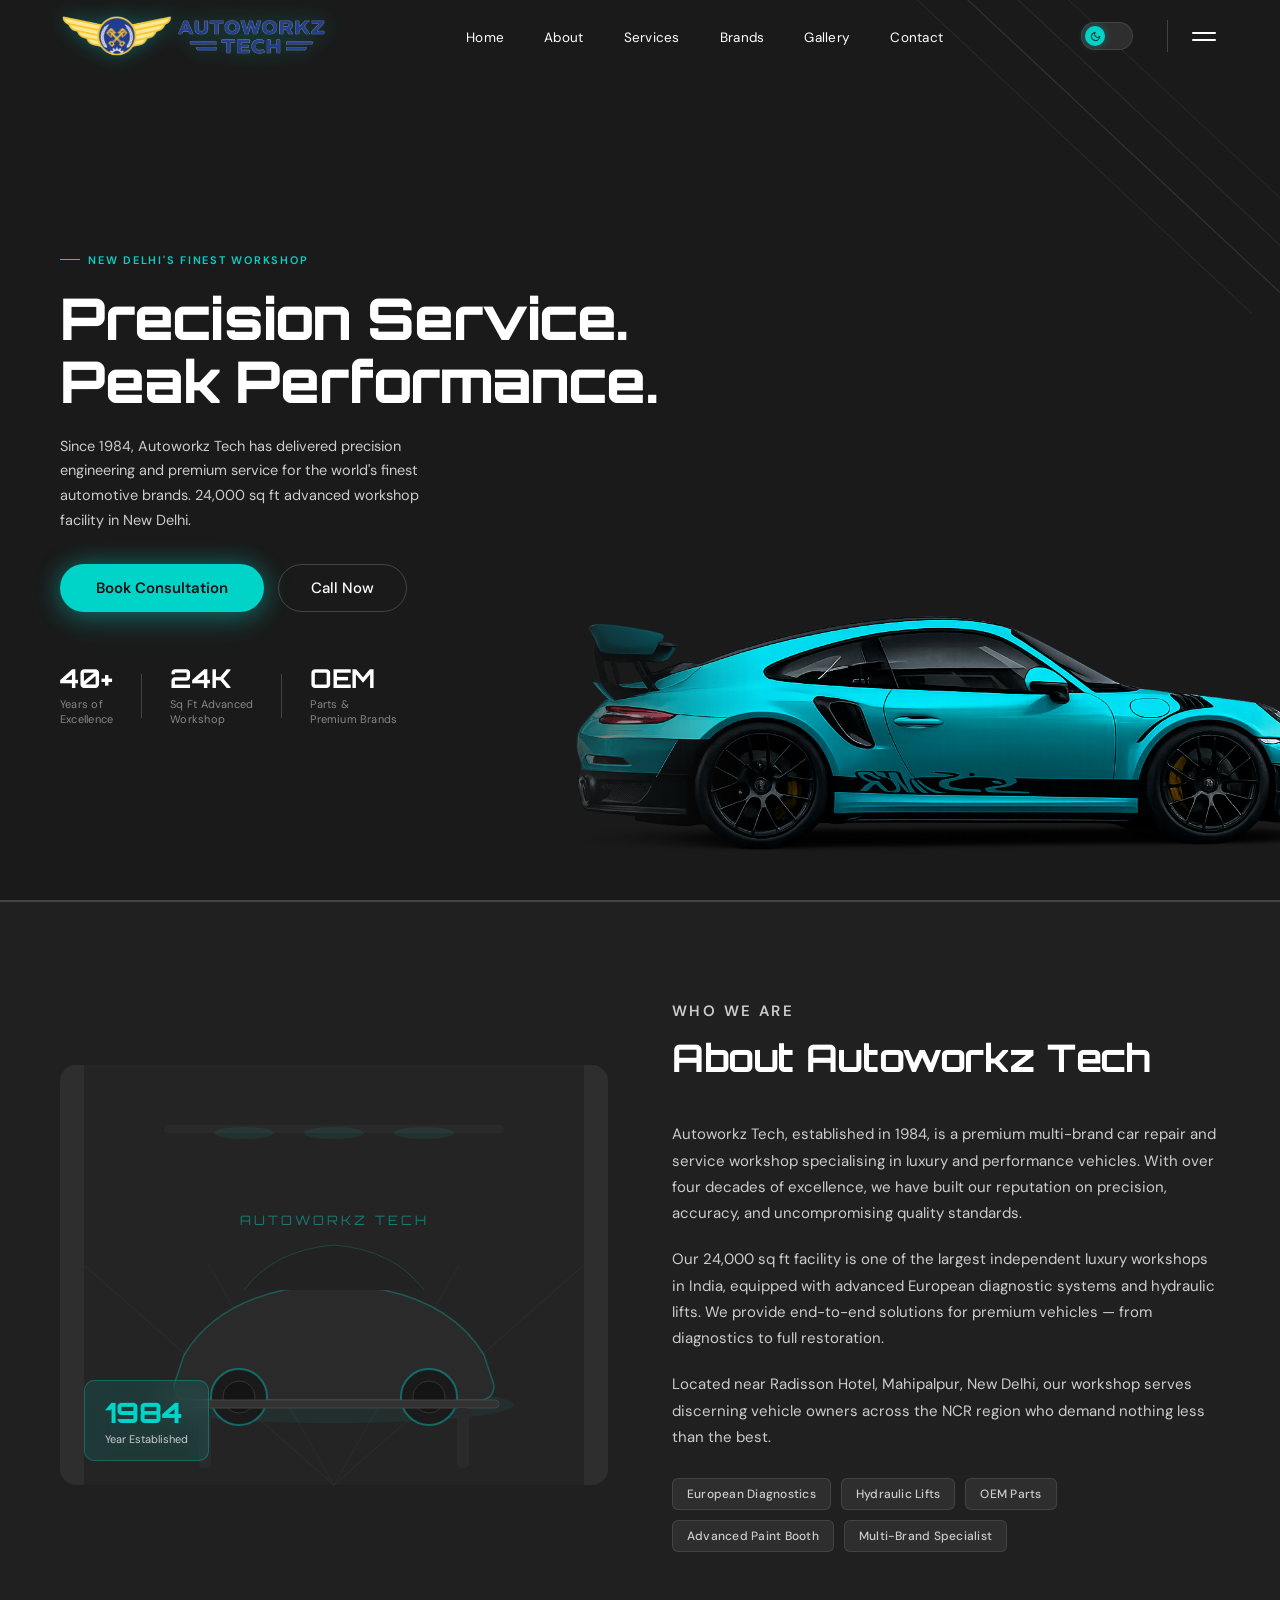
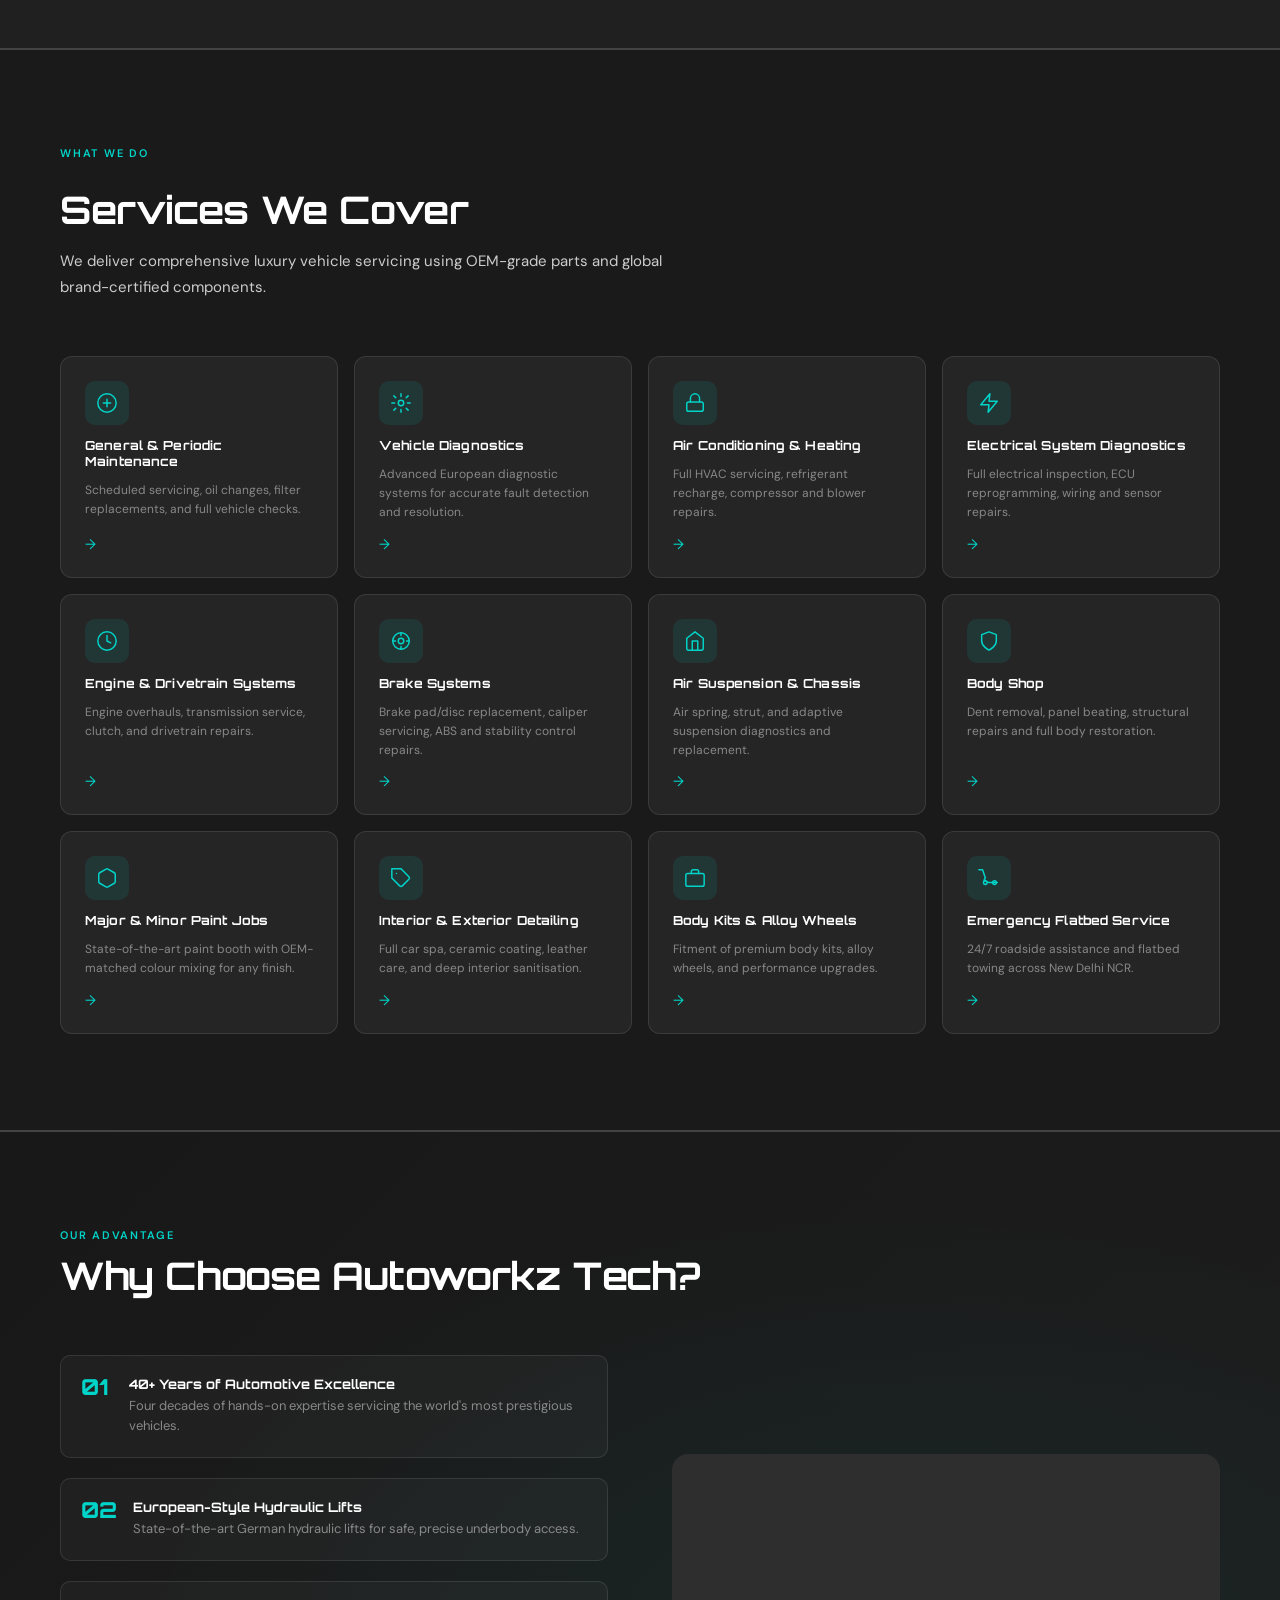
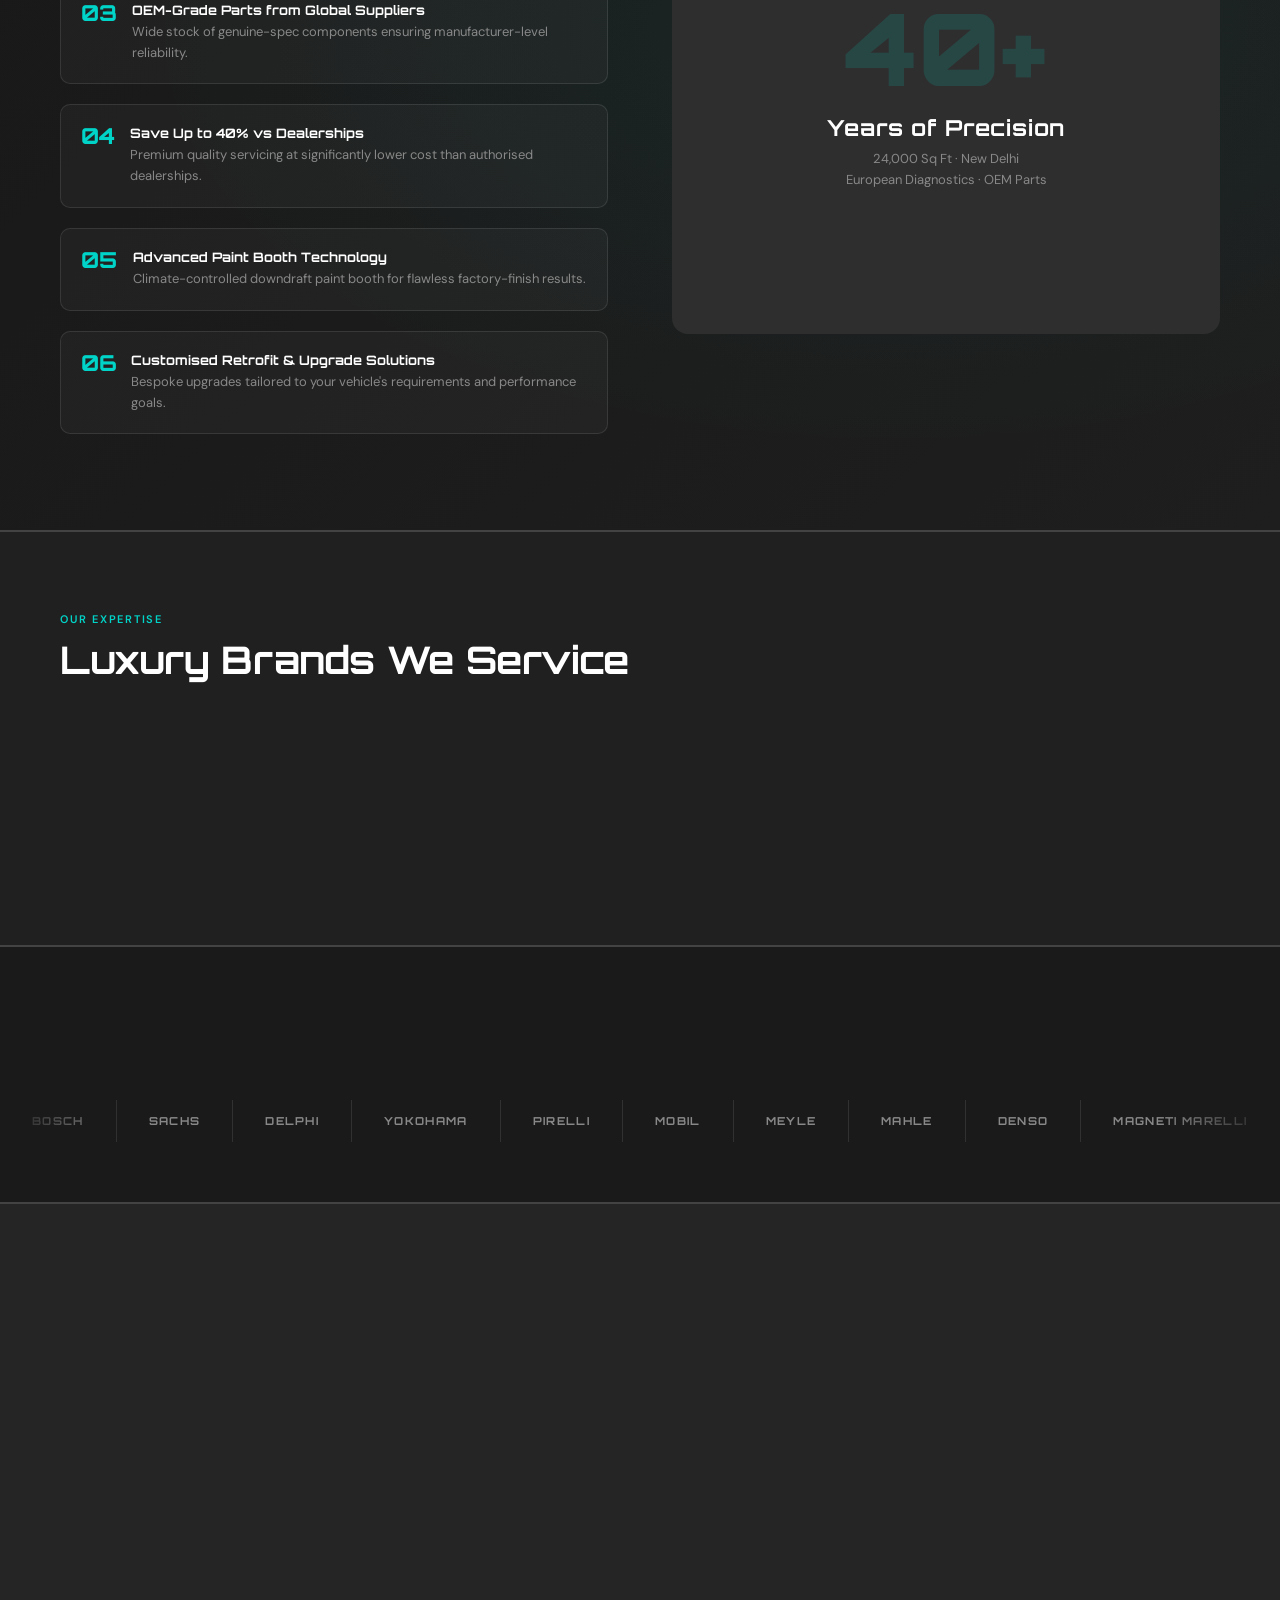
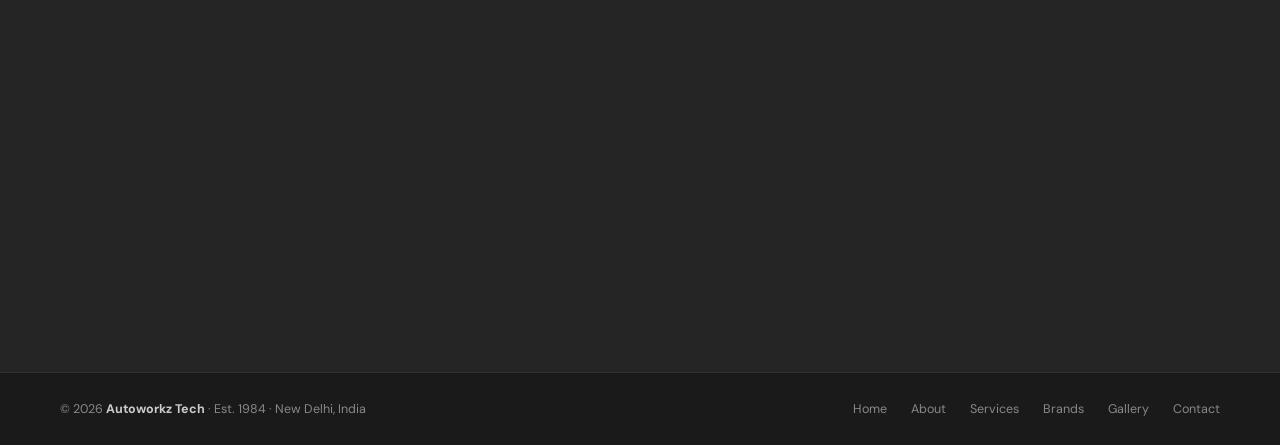
==== commit fe2e68d6: "updates" ====
--- a/index.html
+++ b/index.html
@@ -14,11 +14,10 @@
         rel="stylesheet" />
     <link rel="stylesheet" href="css/index.css" />
     <script>
-        /* Prevent flash of wrong theme */
+        /* Prevent flash of wrong theme — default: dark */
         (function () {
-            var saved = localStorage.getItem('awt-theme');
-            var sys = window.matchMedia('(prefers-color-scheme: dark)').matches ? 'dark' : 'light';
-            document.documentElement.dataset.theme = saved || sys;
+            document.documentElement.dataset.theme =
+                localStorage.getItem('awt-theme') || 'dark';
         })();
     </script>
 </head>
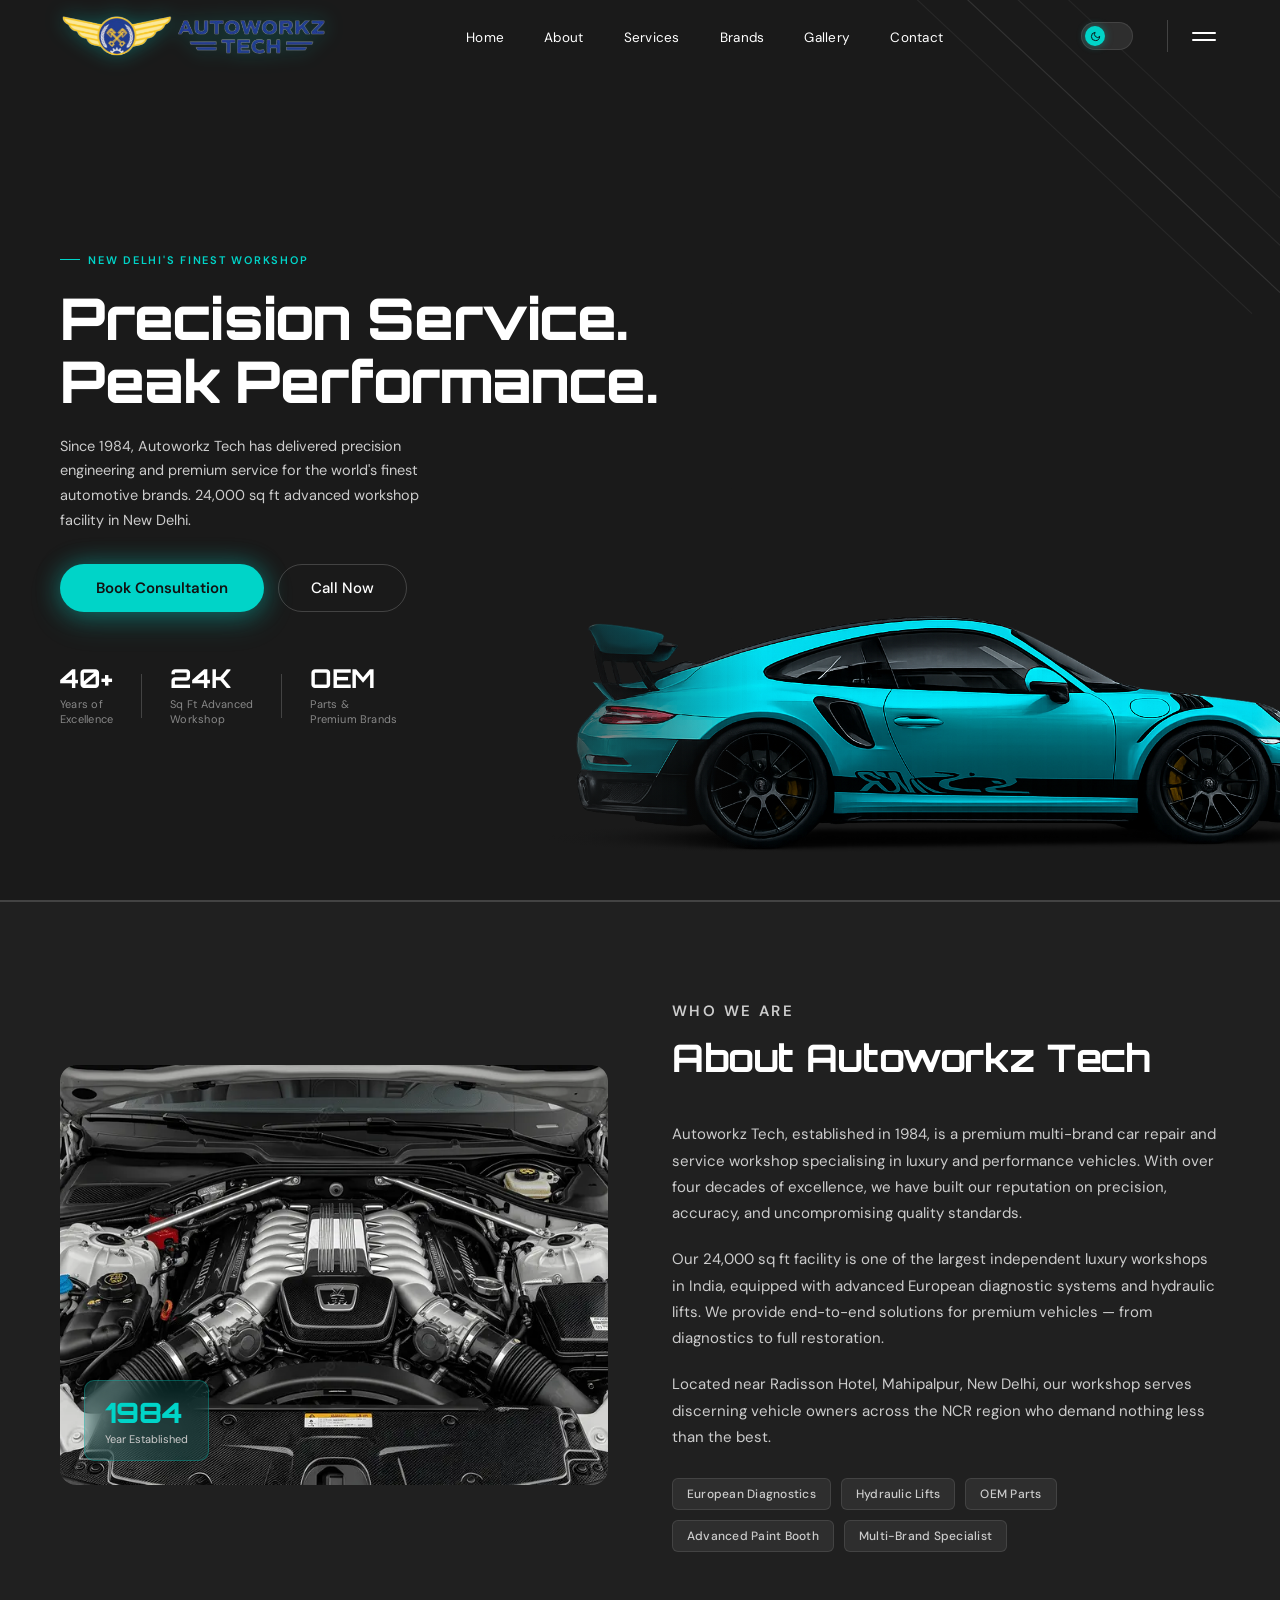
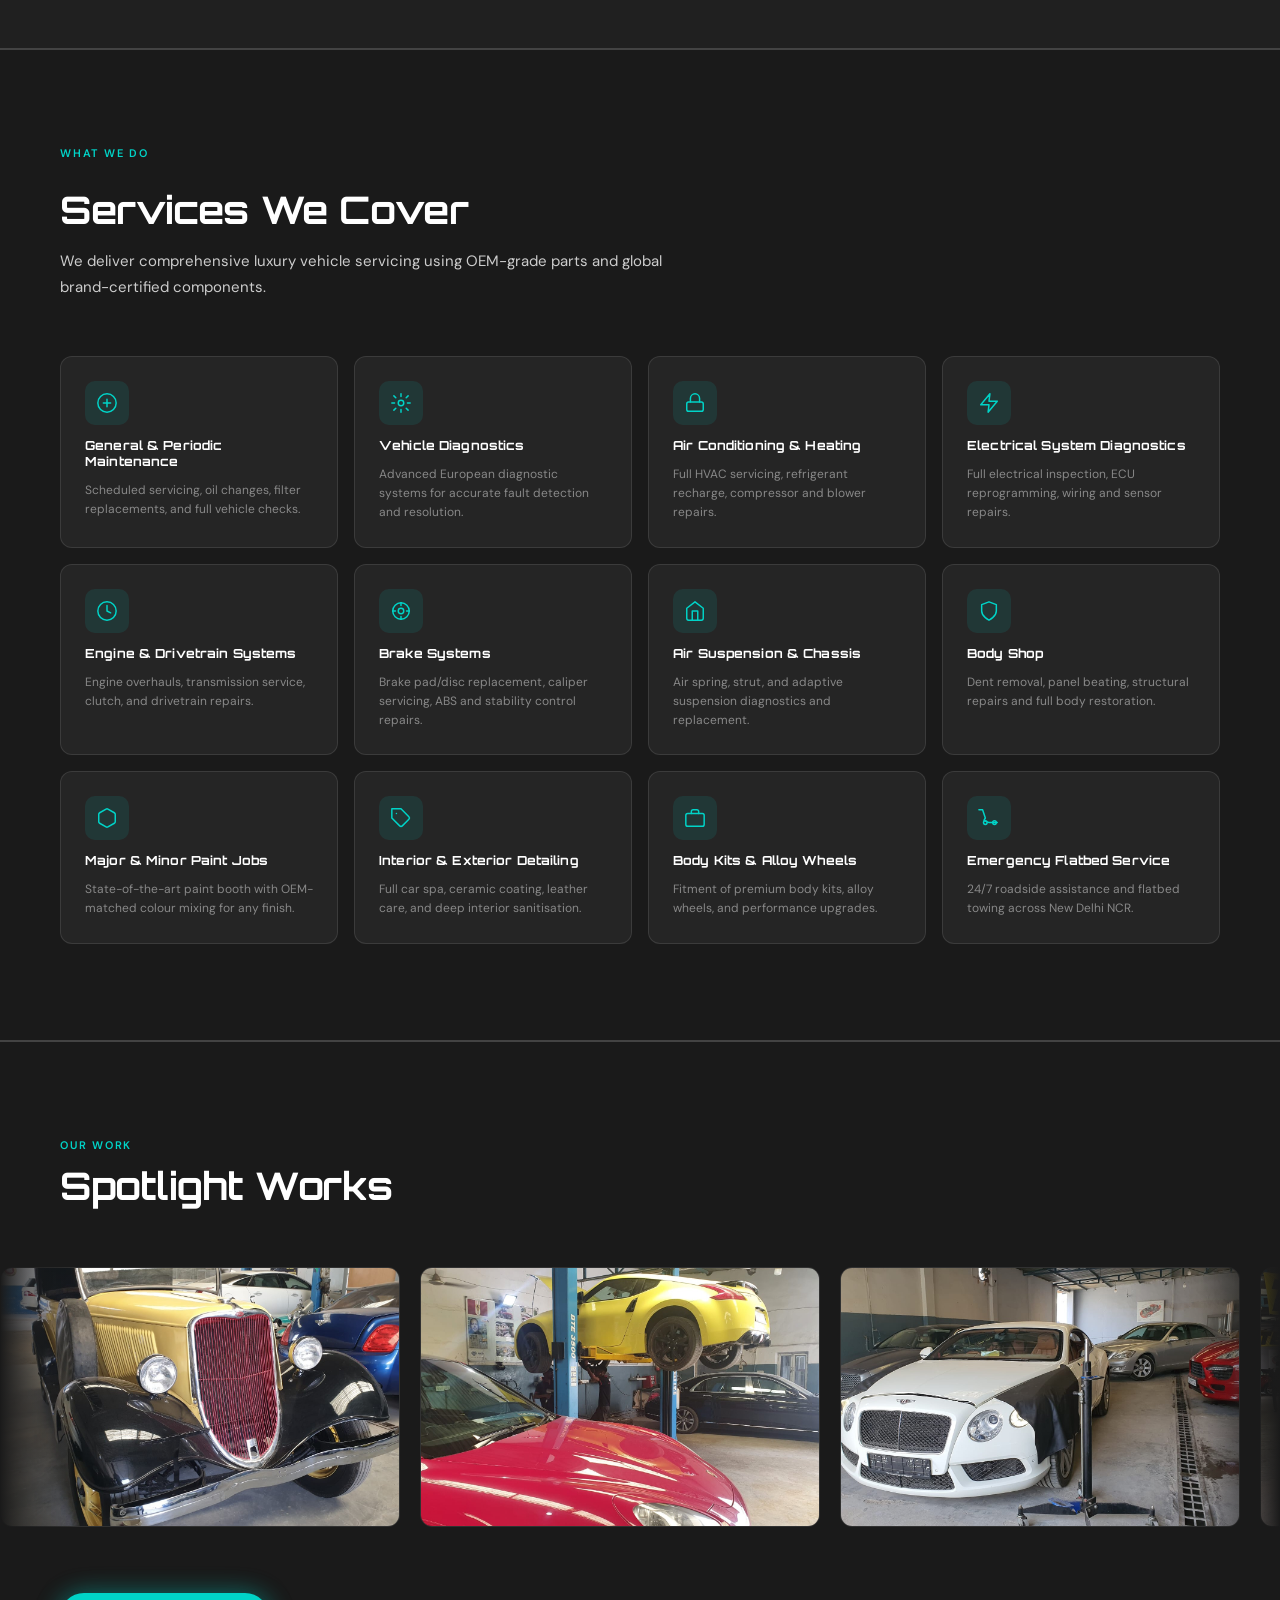
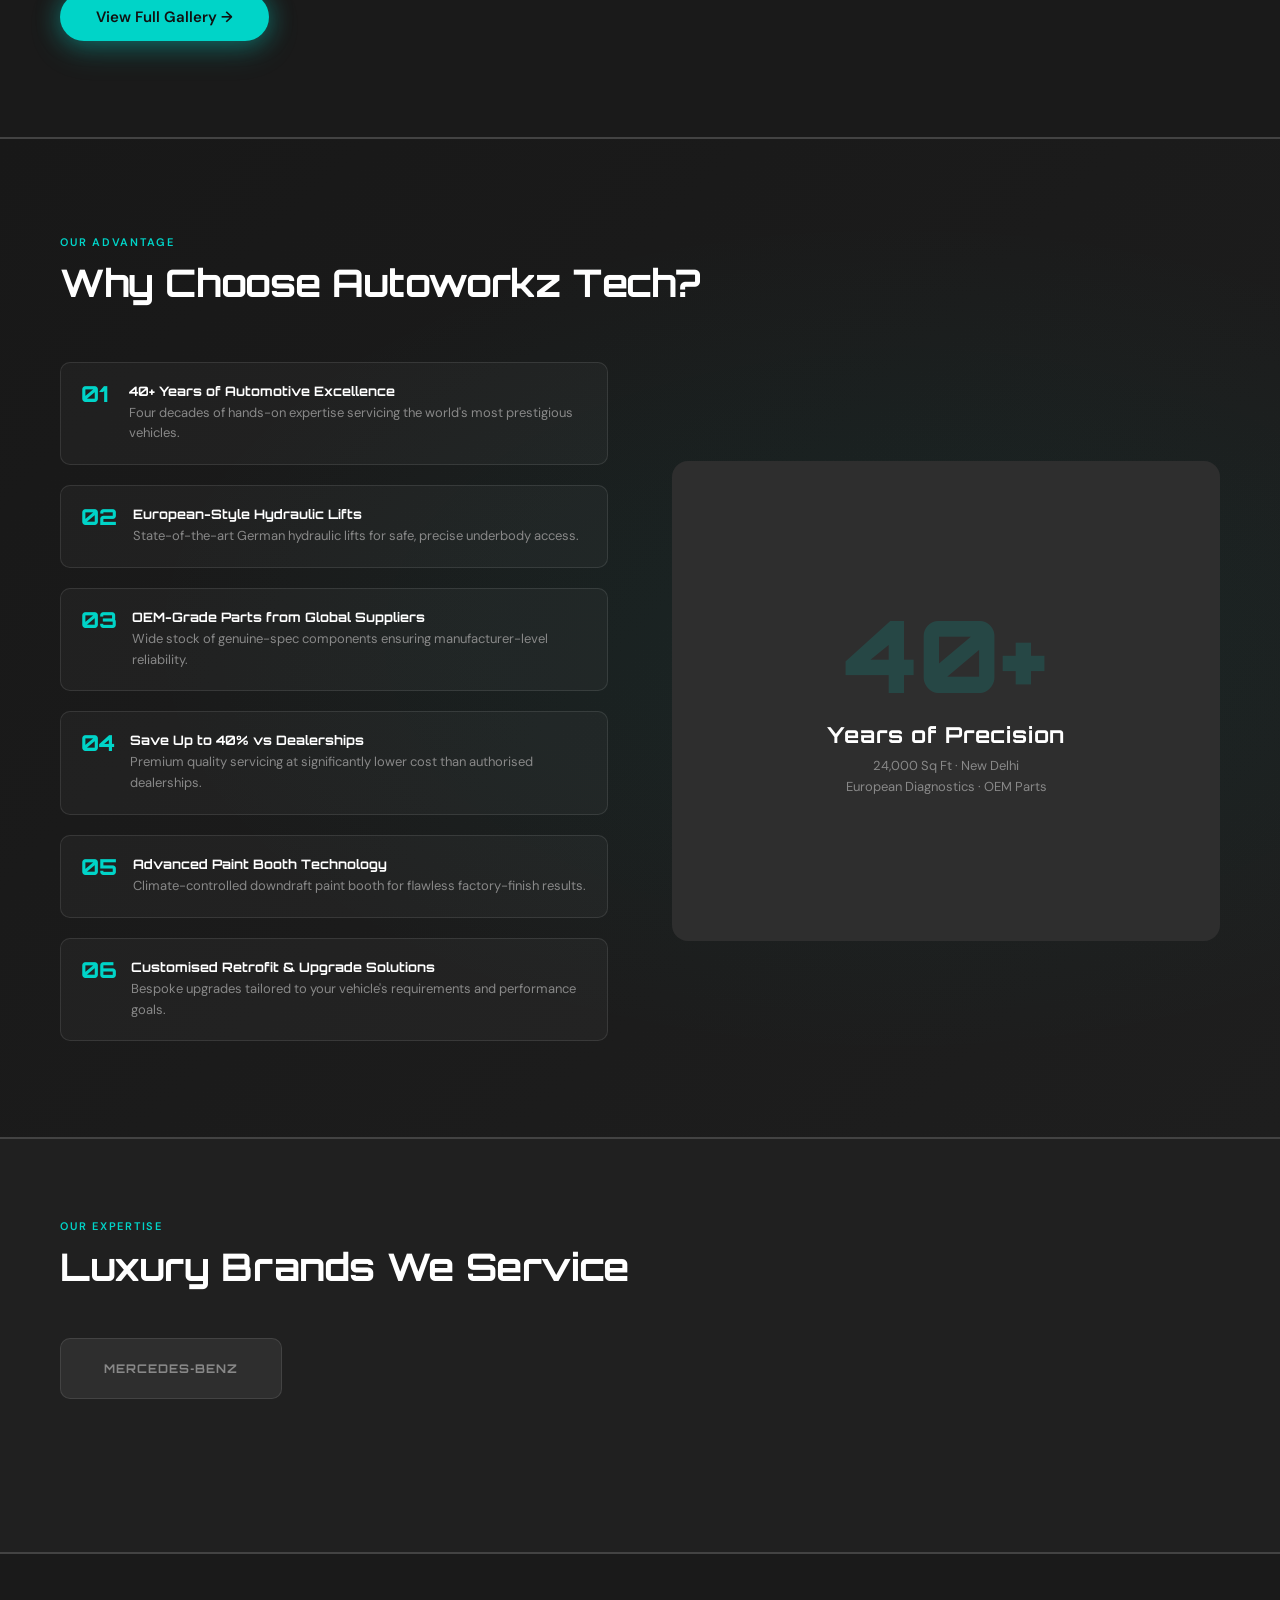
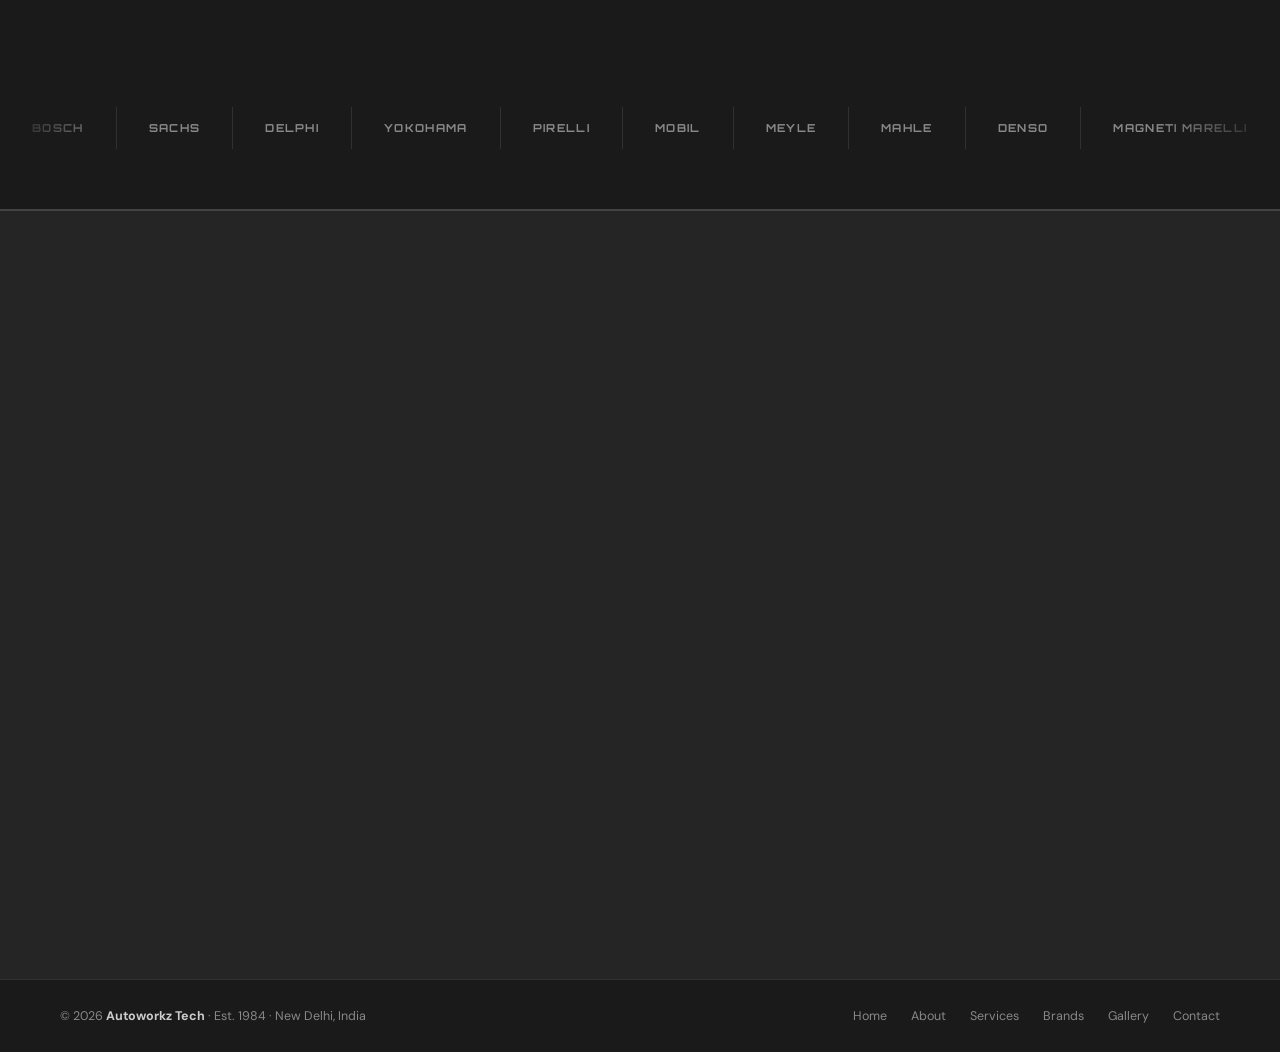
==== commit 904bccc5: "final fixes" ====
--- a/index.html
+++ b/index.html
@@ -28,8 +28,7 @@
     <nav class="navbar" id="navbar">
         <div class="container">
             <a href="#" class="logo">
-                <img src="awt-h-logo.png" alt="Autoworkz Tech Logo"
-                    style="height:44px;width:auto;display:block;filter:drop-shadow(0 0 10px rgba(0,212,200,.35));" />
+                <img src="awt-h-logo.png" alt="Autoworkz Tech Logo" />
             </a>
             <ul class="nav-links">
                 <li><a href="#home">Home</a></li>
@@ -131,39 +130,8 @@
         <div class="container">
             <div class="about-grid">
                 <div class="about-img-block reveal">
-                    <!-- Workshop visual placeholder -->
-                    <svg width="100%" height="100%" viewBox="0 0 500 420" fill="none"
-                        style="position:absolute;inset:0;">
-                        <rect width="500" height="420" fill="#242424" />
-                        <!-- Floor lines perspective -->
-                        <line x1="250" y1="420" x2="0" y2="200" stroke="rgba(255,255,255,0.04)" stroke-width="1" />
-                        <line x1="250" y1="420" x2="500" y2="200" stroke="rgba(255,255,255,0.04)" stroke-width="1" />
-                        <line x1="250" y1="420" x2="125" y2="200" stroke="rgba(255,255,255,0.03)" stroke-width="1" />
-                        <line x1="250" y1="420" x2="375" y2="200" stroke="rgba(255,255,255,0.03)" stroke-width="1" />
-                        <!-- Car silhouette -->
-                        <ellipse cx="250" cy="340" rx="180" ry="18" fill="rgba(0,212,200,0.06)" />
-                        <path
-                            d="M100 290 Q130 240 200 225 Q250 218 300 225 Q370 240 400 290 L410 320 Q410 335 395 335 L105 335 Q90 335 90 320 Z"
-                            fill="#2a2a2a" stroke="rgba(0,212,200,0.3)" stroke-width="1.5" />
-                        <path d="M160 225 Q190 185 250 180 Q310 185 340 225" fill="#222" stroke="rgba(0,212,200,0.2)"
-                            stroke-width="1" />
-                        <!-- Wheel circles -->
-                        <circle cx="155" cy="332" r="28" fill="#1a1a1a" stroke="rgba(0,212,200,0.4)" stroke-width="2" />
-                        <circle cx="155" cy="332" r="16" fill="#141414" stroke="#333" stroke-width="1" />
-                        <circle cx="345" cy="332" r="28" fill="#1a1a1a" stroke="rgba(0,212,200,0.4)" stroke-width="2" />
-                        <circle cx="345" cy="332" r="16" fill="#141414" stroke="#333" stroke-width="1" />
-                        <!-- Lift arms -->
-                        <rect x="85" y="335" width="330" height="8" rx="4" fill="#333" stroke="#444" stroke-width="1" />
-                        <rect x="115" y="343" width="12" height="60" rx="4" fill="#2a2a2a" />
-                        <rect x="373" y="343" width="12" height="60" rx="4" fill="#2a2a2a" />
-                        <!-- Workshop lights -->
-                        <rect x="80" y="60" width="340" height="8" rx="4" fill="#2a2a2a" />
-                        <ellipse cx="160" cy="68" rx="30" ry="6" fill="rgba(0,212,200,0.08)" />
-                        <ellipse cx="250" cy="68" rx="30" ry="6" fill="rgba(0,212,200,0.08)" />
-                        <ellipse cx="340" cy="68" rx="30" ry="6" fill="rgba(0,212,200,0.08)" />
-                        <text x="250" y="160" text-anchor="middle" font-family="'Orbitron',sans-serif" font-size="13"
-                            fill="rgba(0,212,200,0.5)" letter-spacing="3">AUTOWORKZ TECH</text>
-                    </svg>
+                    <img src="assets/engine.png" alt="Autoworkz Tech Engine Graphic"
+                        style="width:100%; height:100%; object-fit:cover; position:absolute; inset:0;" />
                     <div class="about-badge">
                         <div class="about-badge-num">1984</div>
                         <div class="about-badge-lbl">Year Established</div>
@@ -353,6 +321,68 @@
                 </div>
 
             </div>
+        </div>
+    </section>
+
+    <hr class="section-sep" />
+
+    <!-- ══════════ HOME GALLERY ══════════ -->
+    <section class="home-gallery">
+        <div class="container gallery-header reveal">
+            <p class="section-eyebrow">Our Work</p>
+            <h2 class="section-title">Spotlight Works</h2>
+        </div>
+        <div class="hg-track-wrap reveal">
+            <div class="hg-track">
+                <!-- Group 1 -->
+                <div class="hg-item">
+                    <img src="assets/carservice-8.jpg" alt="Precision service bay at Autoworkz Tech" loading="lazy">
+                </div>
+                <div class="hg-item">
+                    <img src="assets/carservice-9-1.jpg" alt="Luxury car in for service at Autoworkz Tech"
+                        loading="lazy">
+                </div>
+                <div class="hg-item">
+                    <img src="assets/carservice-12-1.jpg" alt="Deep clean detailing work" loading="lazy">
+                </div>
+                <!-- Group 2 -->
+                <div class="hg-item">
+                    <img src="assets/carservice-14-1.jpg" alt="Engine diagnostic check at Autoworkz Tech"
+                        loading="lazy">
+                </div>
+                <div class="hg-item">
+                    <img src="assets/carservice-15.jpg" alt="Performance car ready at Autoworkz Tech" loading="lazy">
+                </div>
+                <div class="hg-item">
+                    <img src="assets/carservice-16.jpg" alt="Paint correction work at Autoworkz Tech" loading="lazy">
+                </div>
+                <!-- Duplicated for seamless loop -->
+                <!-- Group 1 -->
+                <div class="hg-item">
+                    <img src="assets/carservice-8.jpg" alt="Precision service bay at Autoworkz Tech" loading="lazy">
+                </div>
+                <div class="hg-item">
+                    <img src="assets/carservice-9-1.jpg" alt="Luxury car in for service at Autoworkz Tech"
+                        loading="lazy">
+                </div>
+                <div class="hg-item">
+                    <img src="assets/carservice-12-1.jpg" alt="Deep clean detailing work" loading="lazy">
+                </div>
+                <!-- Group 2 -->
+                <div class="hg-item">
+                    <img src="assets/carservice-14-1.jpg" alt="Engine diagnostic check at Autoworkz Tech"
+                        loading="lazy">
+                </div>
+                <div class="hg-item">
+                    <img src="assets/carservice-15.jpg" alt="Performance car ready at Autoworkz Tech" loading="lazy">
+                </div>
+                <div class="hg-item">
+                    <img src="assets/carservice-16.jpg" alt="Paint correction work at Autoworkz Tech" loading="lazy">
+                </div>
+            </div>
+        </div>
+        <div class="container gallery-footer reveal">
+            <a href="gallery.html" class="btn-primary">View Full Gallery →</a>
         </div>
     </section>
 
--- a/css/index.css
+++ b/css/index.css
@@ -60,6 +60,20 @@
     background: linear-gradient(135deg, #eceae4 0%, #e3e1da 100%);
 }
 
+/* About Badge */
+[data-theme="light"] .about-badge-lbl {
+    color: rgba(255, 255, 255, 0.7);
+}
+
+/* Home Gallery Fade */
+[data-theme="light"] .hg-track-wrap::before {
+    background: linear-gradient(to right, #f4f2eb 0%, transparent 100%);
+}
+
+[data-theme="light"] .hg-track-wrap::after {
+    background: linear-gradient(to left, #f4f2eb 0%, transparent 100%);
+}
+
 /* ══ THEME TOGGLE PILL ══ */
 .theme-toggle {
     background: none;
@@ -198,6 +212,14 @@
     align-items: center;
     gap: 10px;
     flex-shrink: 0;
+}
+
+.logo img {
+    height: 44px;
+    width: auto;
+    display: block;
+    filter: drop-shadow(0 0 10px rgba(0, 212, 200, .35));
+    transition: height var(--fast);
 }
 
 .logo-icon {
@@ -743,14 +765,99 @@
 }
 
 .svc-arrow {
-    margin-top: auto;
-    font-size: 14px;
-    color: var(--accent);
-    transition: transform var(--fast);
-}
-
-.svc-card:hover .svc-arrow {
-    transform: translateX(5px);
+    display: none;
+}
+
+/* ══════════════ HOME GALLERY ══════════════ */
+.home-gallery {
+    padding: 96px 0;
+    overflow: hidden;
+    position: relative;
+    background: transparent;
+}
+
+.gallery-header {
+    text-align: left;
+    margin-bottom: 48px;
+}
+
+.hg-track-wrap {
+    width: 100%;
+    overflow: hidden;
+    position: relative;
+    padding: 10px 0;
+}
+
+/* Optional fade effects on sides */
+.hg-track-wrap::before,
+.hg-track-wrap::after {
+    content: '';
+    position: absolute;
+    top: 0;
+    bottom: 0;
+    width: 80px;
+    z-index: 2;
+    pointer-events: none;
+}
+
+.hg-track-wrap::before {
+    left: 0;
+    background: linear-gradient(to right, var(--bg) 0%, transparent 100%);
+}
+
+.hg-track-wrap::after {
+    right: 0;
+    background: linear-gradient(to left, var(--bg) 0%, transparent 100%);
+}
+
+.hg-track {
+    display: flex;
+    gap: 20px;
+    width: max-content;
+    animation: scroll-gallery 30s linear infinite;
+}
+
+.hg-track:hover {
+    animation-play-state: paused;
+}
+
+.hg-item {
+    flex-shrink: 0;
+    width: calc(33.333vw - 20px);
+    max-width: 400px;
+    min-width: 300px;
+    height: 260px;
+    border-radius: 12px;
+    overflow: hidden;
+    position: relative;
+    border: 1px solid var(--border);
+}
+
+.hg-item img {
+    width: 100%;
+    height: 100%;
+    object-fit: cover;
+    transition: transform var(--slow);
+}
+
+.hg-item:hover img {
+    transform: scale(1.05);
+}
+
+.gallery-footer {
+    display: flex;
+    justify-content: flex-start;
+    margin-top: 56px;
+}
+
+@keyframes scroll-gallery {
+    0% {
+        transform: translateX(0);
+    }
+
+    100% {
+        transform: translateX(calc(-50% - 10px));
+    }
 }
 
 /* ══════════════ WHY US ══════════════ */
@@ -1259,6 +1366,10 @@
     .hero-headline {
         font-size: clamp(30px, 5vw, 50px);
     }
+
+    .hg-item {
+        width: calc(50vw - 20px);
+    }
 }
 
 @media(max-width:768px) {
@@ -1266,12 +1377,21 @@
         padding: 0 20px;
     }
 
+    .logo img {
+        height: 28px;
+    }
+
     .nav-links {
         display: none;
     }
 
     .nav-right {
         margin-left: auto;
+        gap: 16px;
+    }
+
+    .theme-toggle {
+        margin-right: 0;
     }
 
     .hero {
@@ -1303,7 +1423,7 @@
     }
 
     .hero-img-wrap img {
-        object-position: center bottom;
+        object-position: center center;
     }
 
     .hero-fade,
@@ -1373,6 +1493,15 @@
 
     .contact {
         padding: 64px 0;
+    }
+
+    .home-gallery {
+        padding: 64px 0;
+    }
+
+    .hg-item {
+        width: calc(100vw - 40px);
+        min-width: 260px;
     }
 
     .form-row {
@@ -1468,23 +1597,33 @@
 }
 
 .nav-m-link {
-    font-size: 20px;
-    font-weight: 600;
+    font-size: 15px;
+    font-weight: 500;
     color: var(--txt);
     padding: 14px 0;
-    border-bottom: 1px solid var(--border);
-    transition: color var(--fast), padding-left 0.2s ease;
-    display: block;
-    letter-spacing: -0.01em;
-}
-
-.nav-m-link:last-child {
-    border-bottom: none;
+    transition: color var(--fast);
+    display: inline-block;
+    position: relative;
+    letter-spacing: .02em;
+}
+
+.nav-m-link::after {
+    content: '';
+    position: absolute;
+    bottom: 8px;
+    left: 0;
+    width: 0;
+    height: 1px;
+    background: var(--accent);
+    transition: width var(--fast);
 }
 
 .nav-m-link:hover {
     color: var(--accent);
-    padding-left: 10px;
+}
+
+.nav-m-link:hover::after {
+    width: 100%;
 }
 
 .hamburger.open span:first-child {
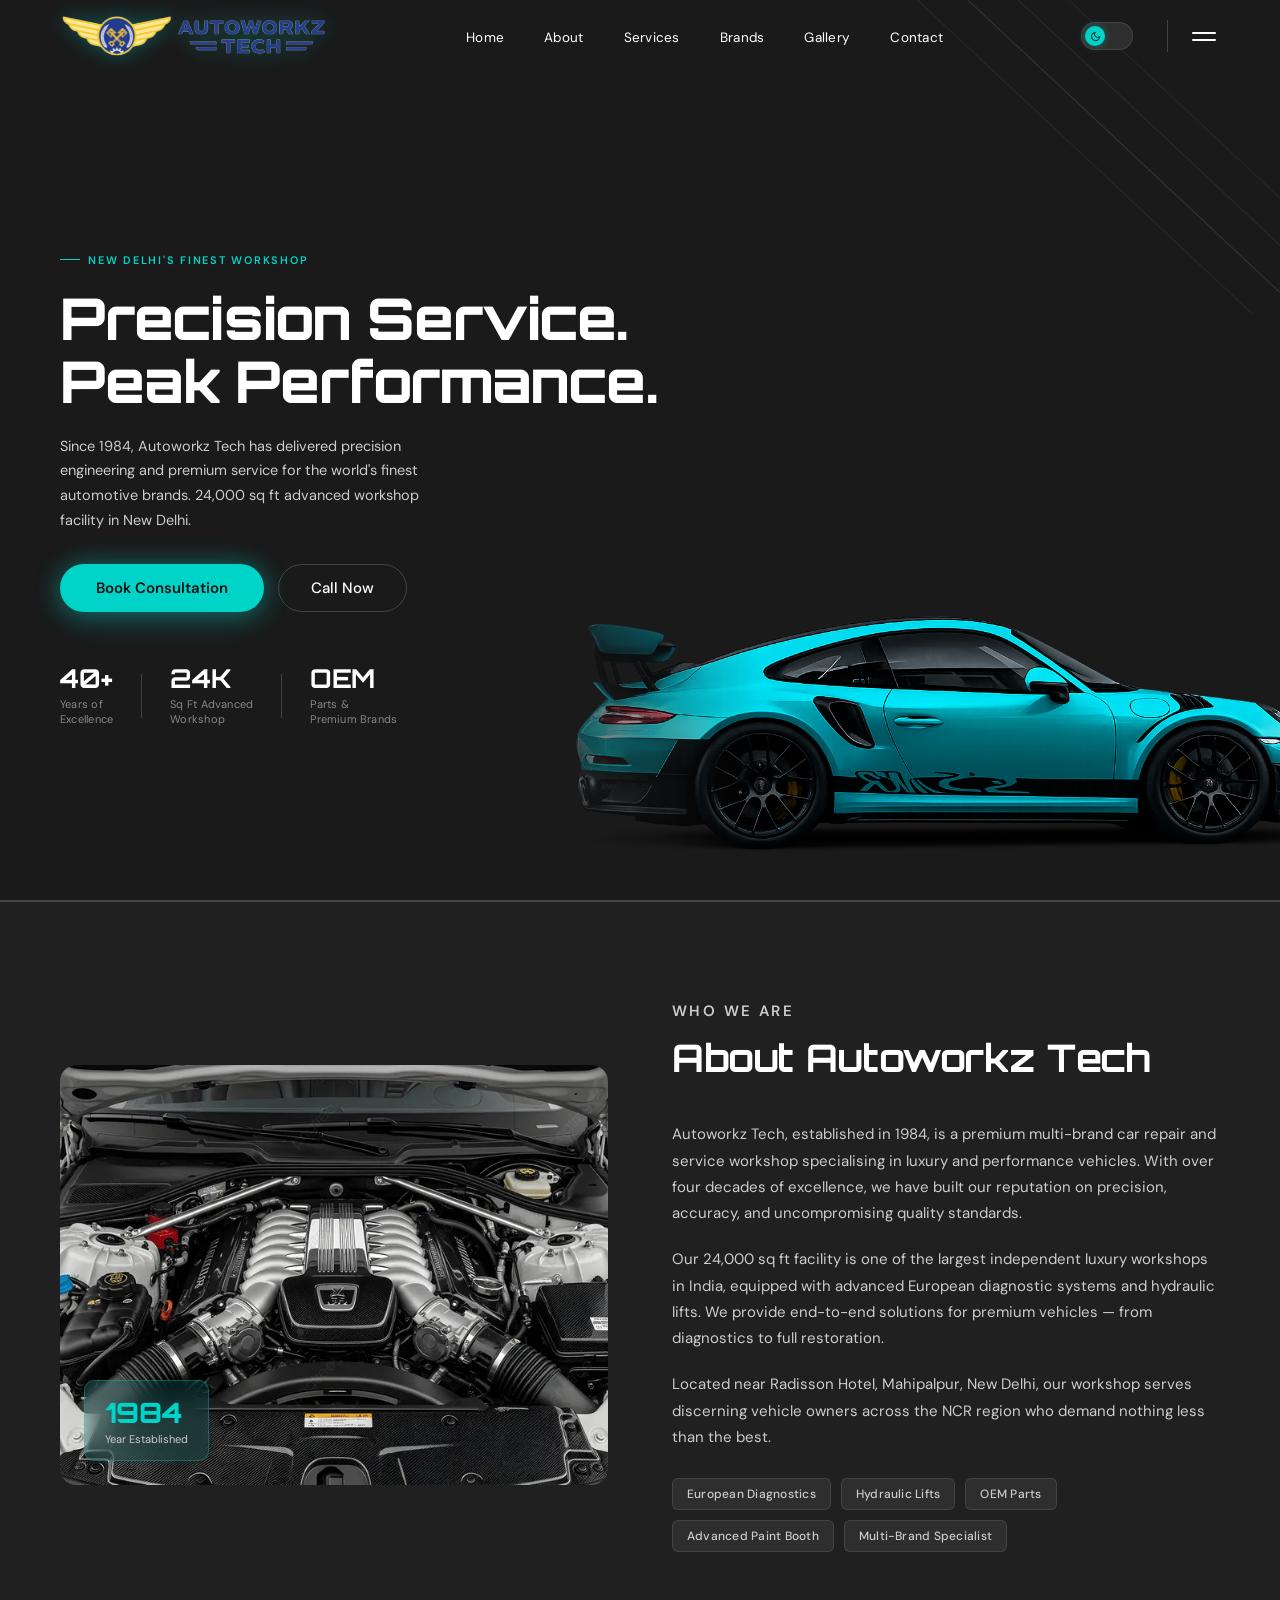
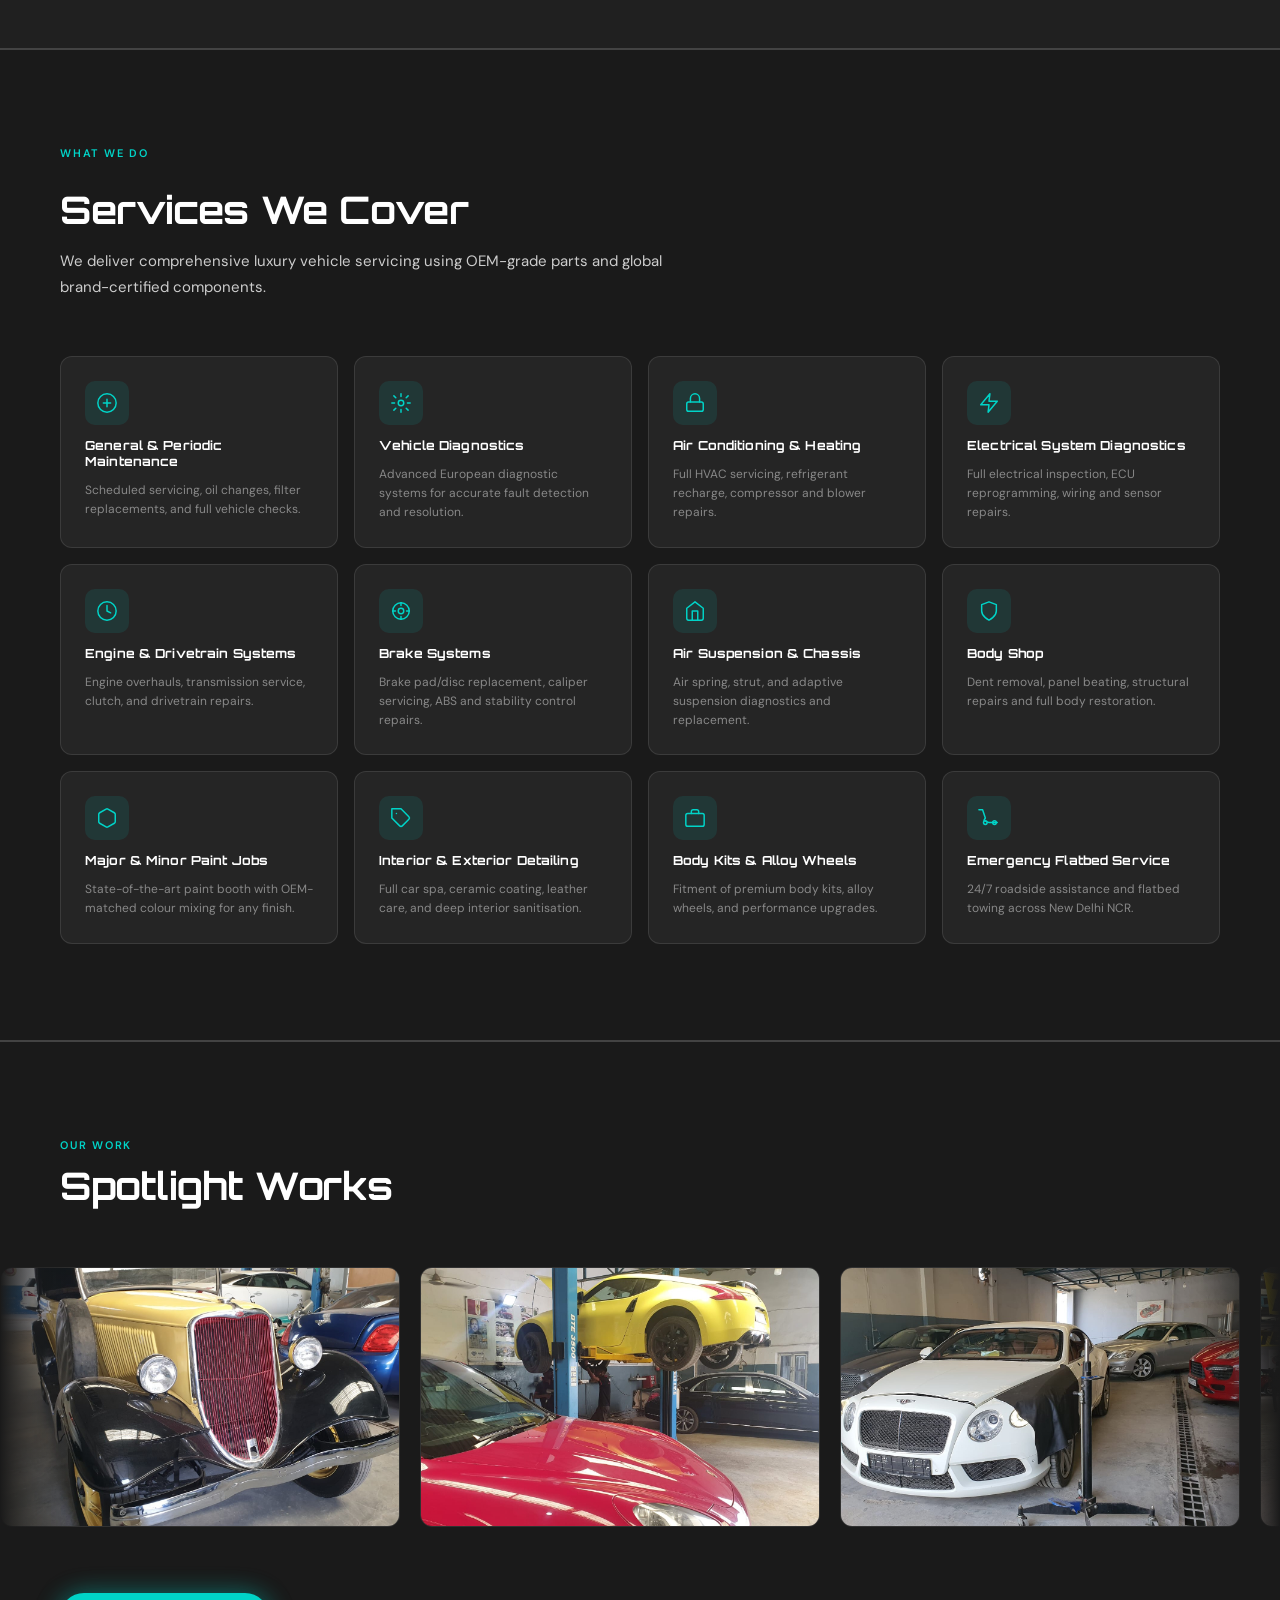
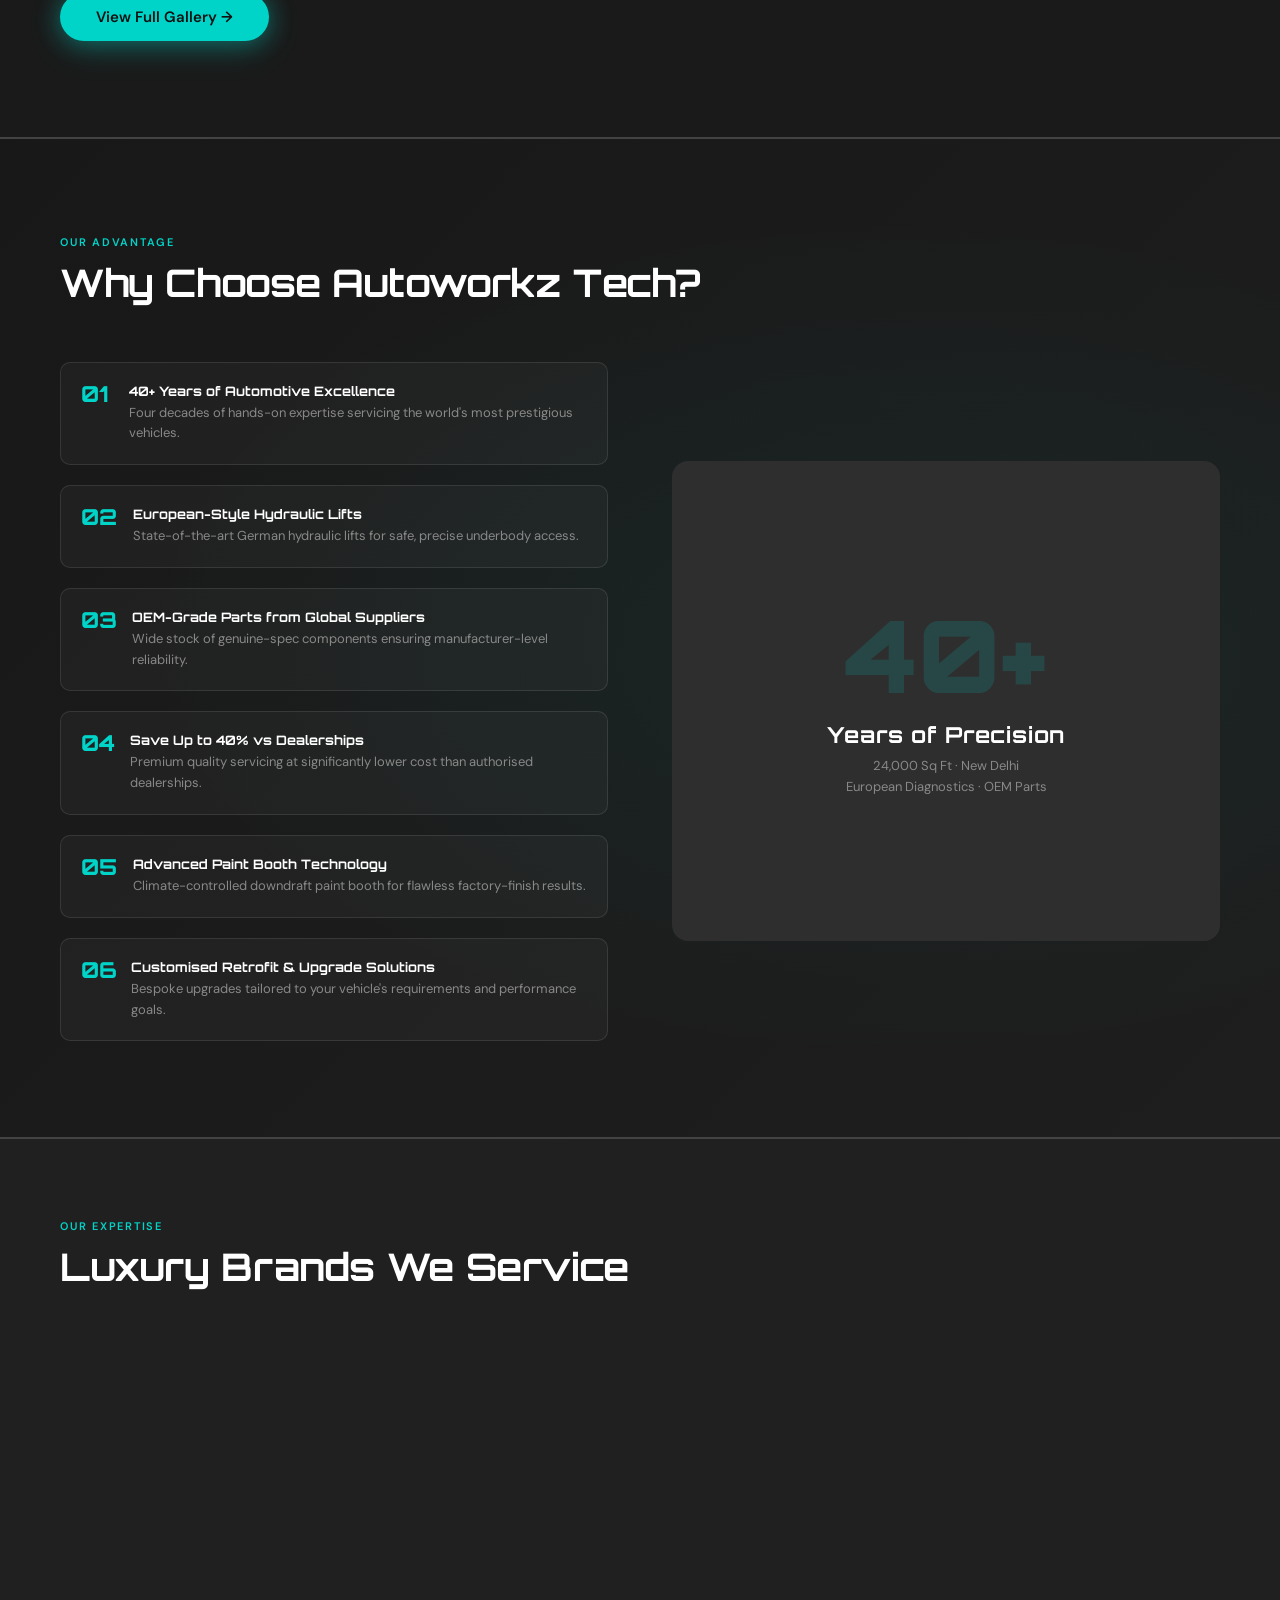
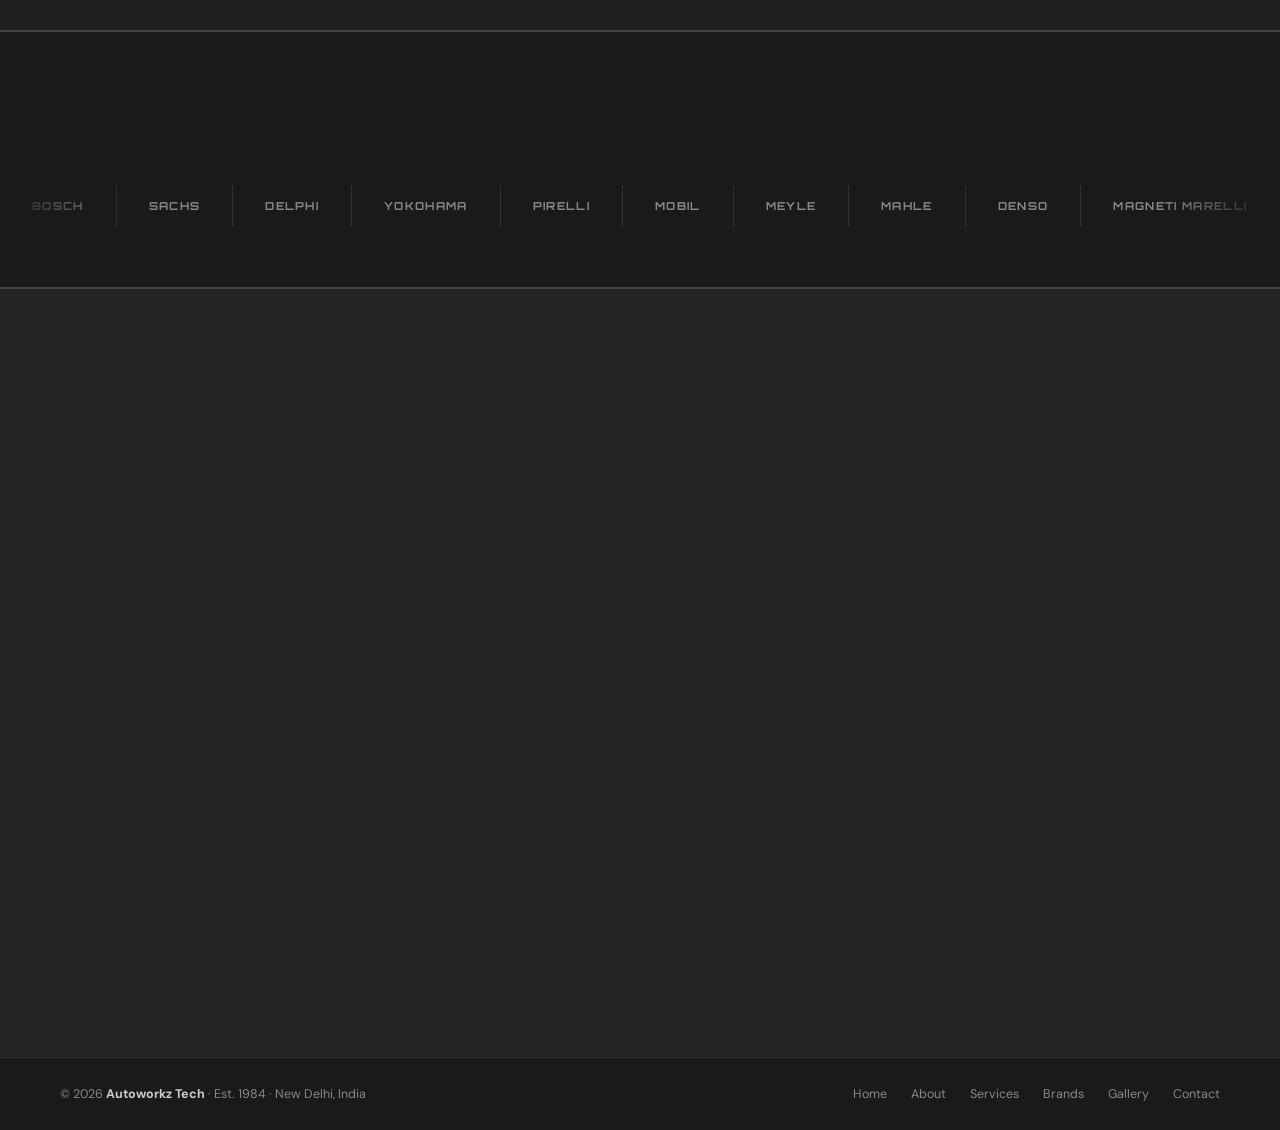
==== commit 23bd2b88: "finished" ====
--- a/index.html
+++ b/index.html
@@ -1,4 +1,4 @@
-﻿<!DOCTYPE html>
+<!DOCTYPE html>
 <html lang="en">
 
 <head>
@@ -467,16 +467,16 @@
                 <h2 class="section-title">Luxury Brands We Service</h2>
             </div>
             <div class="brands-grid">
-                <div class="brand-tile reveal">Mercedes&#8209;Benz</div>
-                <div class="brand-tile reveal">Porsche</div>
-                <div class="brand-tile reveal">BMW</div>
-                <div class="brand-tile reveal">Audi</div>
-                <div class="brand-tile reveal">Jaguar</div>
-                <div class="brand-tile reveal">Land Rover</div>
-                <div class="brand-tile reveal">Range Rover</div>
-                <div class="brand-tile reveal">Bentley</div>
-                <div class="brand-tile reveal">Rolls&#8209;Royce</div>
-                <div class="brand-tile reveal">Ferrari</div>
+                <div class="brand-tile reveal"><img src="assets/logos/Mercedes-Benz_2011.svg.png" alt="Mercedes-Benz" class="brand-logo" /></div>
+                <div class="brand-tile reveal"><img src="assets/logos/porsche.svg" alt="Porsche" class="brand-logo" /></div>
+                <div class="brand-tile reveal"><img src="assets/logos/bmw.svg" alt="BMW" class="brand-logo" /></div>
+                <div class="brand-tile reveal"><img src="assets/logos/audi.svg" alt="Audi" class="brand-logo" /></div>
+                <div class="brand-tile reveal"><img src="assets/logos/jaguar.svg" alt="Jaguar" class="brand-logo" /></div>
+                <div class="brand-tile reveal"><img src="assets/logos/land.svg" alt="Land Rover" class="brand-logo" /></div>
+                <div class="brand-tile reveal"><img src="assets/logos/Range_Rover.svg.png" alt="Range Rover" class="brand-logo" /></div>
+                <div class="brand-tile reveal"><img src="assets/logos/bentley.svg" alt="Bentley" class="brand-logo" /></div>
+                <div class="brand-tile reveal"><img src="assets/logos/rolls-royce.svg" alt="Rolls-Royce" class="brand-logo" /></div>
+                <div class="brand-tile reveal"><img src="assets/logos/ferrari.svg" alt="Ferrari" class="brand-logo" /></div>
             </div>
         </div>
     </section>
--- a/css/index.css
+++ b/css/index.css
@@ -1,4 +1,4 @@
-﻿:root {
+:root {
     --bg: #1a1a1a;
     --bg2: #202020;
     --bg3: #252525;
@@ -994,24 +994,43 @@
 }
 
 .brand-tile {
+    display: flex;
+    align-items: center;
+    justify-content: center;
+    min-height: 100px;
     background: var(--bg4);
     border: 1px solid var(--border);
     border-radius: 10px;
     padding: 22px 16px;
-    text-align: center;
-    font-family: 'Orbitron', sans-serif;
-    font-size: 12px;
-    font-weight: 700;
-    letter-spacing: .08em;
-    color: var(--muted);
-    text-transform: uppercase;
-    transition: border-color var(--mid), color var(--mid), background var(--mid);
+    transition: border-color var(--mid), background var(--mid);
 }
 
 .brand-tile:hover {
     border-color: rgba(0, 212, 200, .4);
-    color: var(--txt);
     background: rgba(0, 212, 200, .05);
+}
+
+.brand-logo {
+    max-width: 100%;
+    max-height: 48px;
+    object-fit: contain;
+    opacity: 0.65;
+    transition: opacity var(--mid), transform var(--mid);
+    /* In case logos are dark SVG/PNGs and need a brightness boost in dark mode, 
+       we leave as is, opacity works cleanly for all. */
+}
+
+.brand-tile:hover .brand-logo {
+    opacity: 1;
+    transform: scale(1.05);
+}
+
+.brand-logo[src*="jaguar"] {
+    filter: brightness(0) invert(1);
+}
+
+[data-theme="light"] .brand-logo[src*="jaguar"] {
+    filter: none;
 }
 
 /* ══════════════ PARTNERS ══════════════ */
